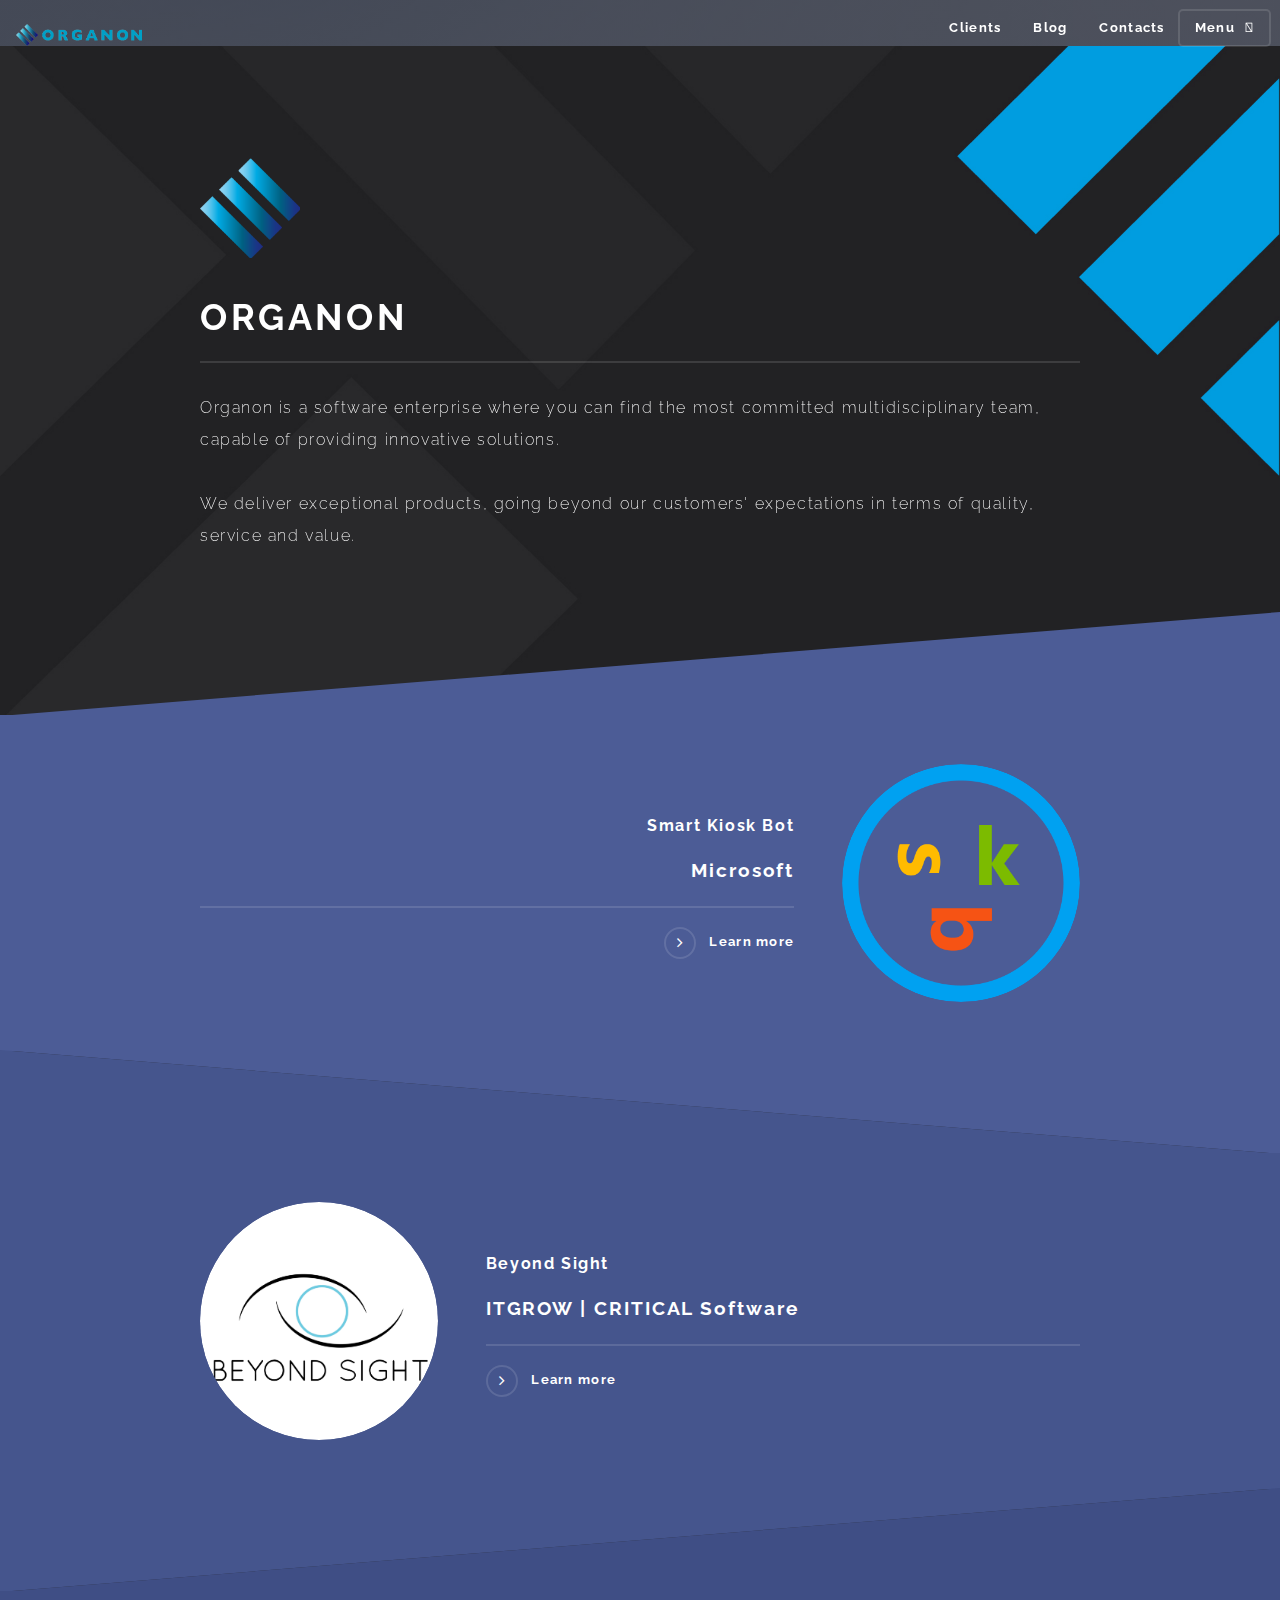
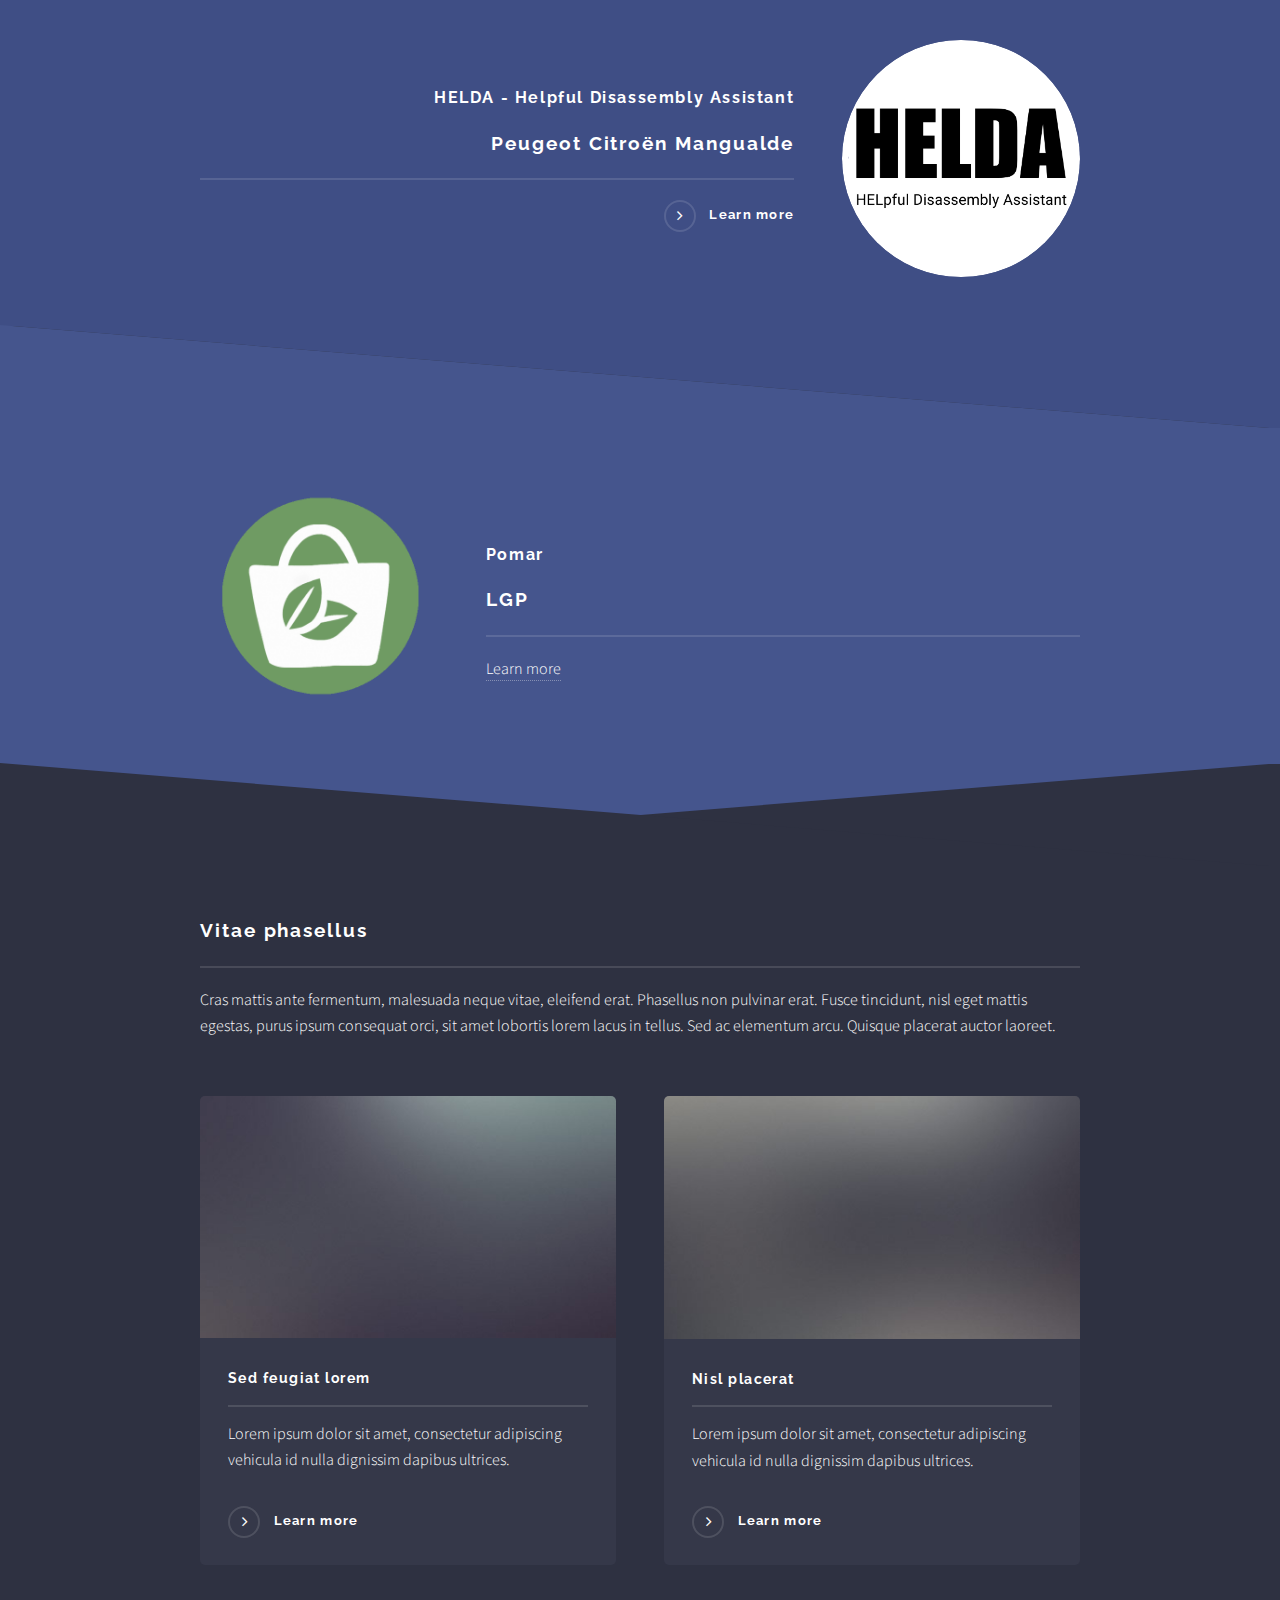
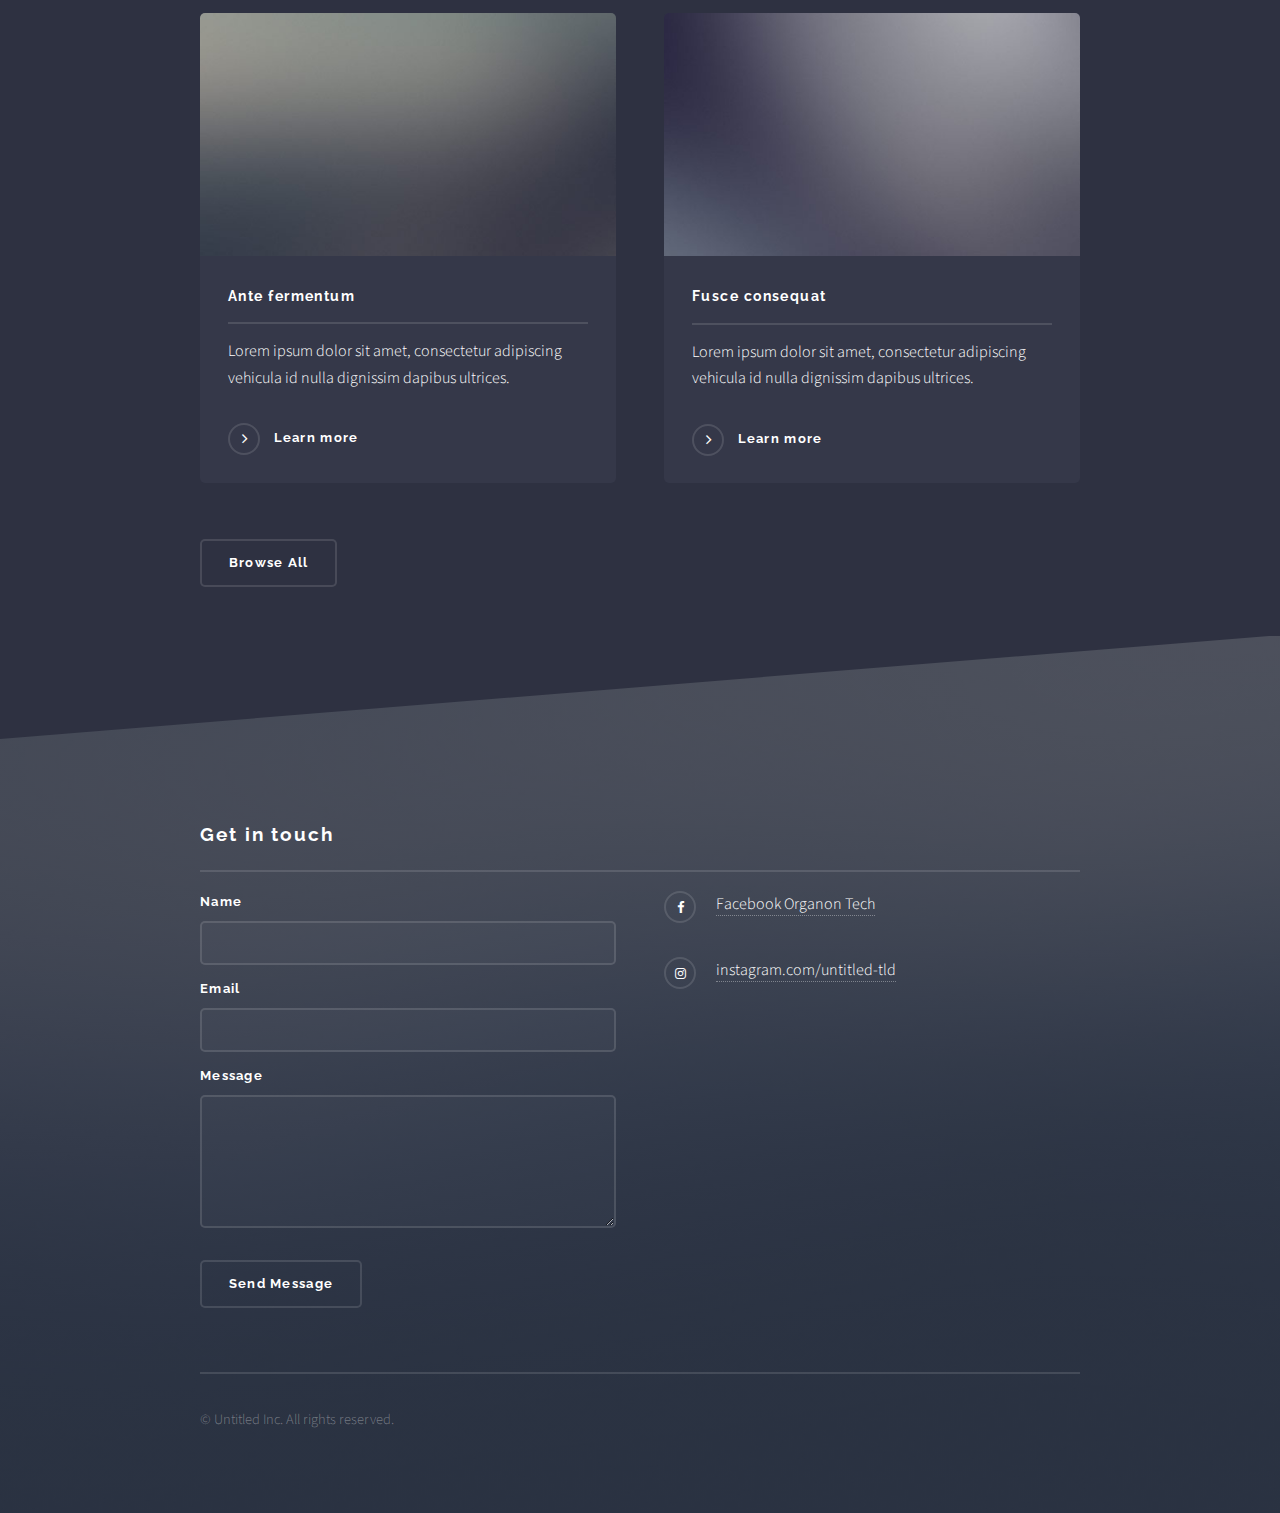
==== index.html @ dacb952e "index-alt" ====
<!DOCTYPE HTML>

<html>
	<head>
		<title>ORGANON</title>
		<meta charset="utf-8" />
		<meta name="viewport" content="width=device-width, initial-scale=1" />
		<link rel="stylesheet" href="assets/css/main.css" />
	</head>
	<body>

		<!-- Page Wrapper -->
			<div id="page-wrapper">
 					<section style="display:flex; padding:1.5rem 0 0 1rem;">
                    <img src="images/logotipo.png" width="10%" height="10%">
                    	
                         </section>       
				<!-- Header -->
					<header id="header" class="alt">
						<h1><a href="index.html">ORGANON</a></h1>
                                
						<nav style="display:flex;">
                        <ul style="list-style:none; display:flex;">
                                     <li><a href="index.html#wrapper">Clients</a></li>
                                        <li><a href="index.html#four">Blog</a></li>
                                        <li><a href="index.html#footer">Contacts</a></li>
                                </ul>
							<a href="#menu">Menu</a>
						</nav>
					</header>

				<!-- Menu -->
					<nav id="menu">
                   
<div class="inner">
       
							<h2>Menu</h2>
							<ul class="links">
								<li><a href="index.html">Home</a></li>
								<li><a href="about.html">About</a></li>

							</ul>
							<a href="#" class="close">Close</a>
						</div>
			  </nav>

				<!-- Banner -->
					<section id="banner" style="background-image:url(images/fundo.jpg); background-size: cover;">
						<div class="inner">
							<div class="logo"><img src="images/simb-logo.png" width="100" height="100"></div>
							<h2>ORGANON</h2>
							<p>
Organon is a software enterprise where you can find the most committed multidisciplinary team, capable of providing innovative solutions.</p>

<p>We deliver exceptional products, going beyond our customers' expectations in terms of quality, service and value.
</a></p>
						</div>
					</section>

				<!-- Wrapper -->
					<section id="wrapper">

						<!-- One -->
							
							<section id="one" class="wrapper spotlight style1">
								<div class="inner">
								  <a href="#" class="image"><img src="images/microsoft.png" alt="" /></a>
								  <div class="content">
								    <h1>Smart Kiosk Bot</h1>
										<h2 class="major">Microsoft</h2>
										<a href="skb.html" class="special">Learn more</a>
										
								  </div>
							  </div>
							</section>

						<!-- Two -->
							<section id="two" class="wrapper alt spotlight style2">
								<div class="inner">
									<a href="#" class="image"><img src="images/beyond_sight.jpg" alt="" /></a>
								  <div class="content">
								    <h1>Beyond Sight</h1>
                                        <h2 class="major">ITGROW | CRITICAL Software</h2>
						<a href="itgrow.html" class="special">Learn more</a>				
			  </div>
							  </div>
							</section>

					  <!-- Three -->
							<section id="three" class="wrapper spotlight style3">
								<div class="inner">
									<a href="#" class="image"><img src="images/helda_square.png" alt="" /></a>
									<div class="content">
										<h1>HELDA - Helpful Disassembly Assistant </h1>
										<h2 class="major">Peugeot Citroën Mangualde</h2>
										<p><a href="helda" class="special">Learn more</a>									    </p>
									</div>
								</div>
							</section>
                            <!-- Two -->
							<section id="two" class="wrapper alt spotlight style2">
								<div class="inner">
									<a href="#" class="image"><img src="images/logo_pomar.png" alt="" /></a>
									<div class="content">
										<h1>Pomar</h1>
										<h2 class="major">LGP</h2>
										
										<a href="#" class="pomar.html">Learn more</a>
								  </div>
								</div>
							</section>

						<!-- Four -->
							<section id="four" class="wrapper alt style1">
								<div class="inner">
									<h2 class="major">Vitae phasellus</h2>
									<p>Cras mattis ante fermentum, malesuada neque vitae, eleifend erat. Phasellus non pulvinar erat. Fusce tincidunt, nisl eget mattis egestas, purus ipsum consequat orci, sit amet lobortis lorem lacus in tellus. Sed ac elementum arcu. Quisque placerat auctor laoreet.</p>
									<section class="features">
										<article>
											<a href="#" class="image"><img src="images/pic04.jpg" alt="" /></a>
											<h3 class="major">Sed feugiat lorem</h3>
											<p>Lorem ipsum dolor sit amet, consectetur adipiscing vehicula id nulla dignissim dapibus ultrices.</p>
											<a href="#" class="special">Learn more</a>
										</article>
										<article>
											<a href="#" class="image"><img src="images/pic05.jpg" alt="" /></a>
											<h3 class="major">Nisl placerat</h3>
											<p>Lorem ipsum dolor sit amet, consectetur adipiscing vehicula id nulla dignissim dapibus ultrices.</p>
											<a href="#" class="special">Learn more</a>
										</article>
										<article>
											<a href="#" class="image"><img src="images/pic06.jpg" alt="" /></a>
											<h3 class="major">Ante fermentum</h3>
											<p>Lorem ipsum dolor sit amet, consectetur adipiscing vehicula id nulla dignissim dapibus ultrices.</p>
											<a href="#" class="special">Learn more</a>
										</article>
										<article>
											<a href="#" class="image"><img src="images/pic07.jpg" alt="" /></a>
											<h3 class="major">Fusce consequat</h3>
											<p>Lorem ipsum dolor sit amet, consectetur adipiscing vehicula id nulla dignissim dapibus ultrices.</p>
											<a href="#" class="special">Learn more</a>
										</article>
									</section>
									<ul class="actions">
										<li><a href="#" class="button">Browse All</a></li>
									</ul>
								</div>
							</section>

					</section>

				<!-- Footer -->
					<section id="footer">
						<div class="inner">
							<h2 class="major">Get in touch</h2>
						  <form method="post" action="#">
								<div class="field">
									<label for="name">Name</label>
									<input type="text" name="name" id="name" />
								</div>
								<div class="field">
									<label for="email">Email</label>
									<input type="email" name="email" id="email" />
								</div>
								<div class="field">
									<label for="message">Message</label>
									<textarea name="message" id="message" rows="4"></textarea>
								</div>
								<ul class="actions">
									<li><input type="submit" value="Send Message" /></li>
								</ul>
							</form>
							<ul class="contact">
							  <li class="fa-facebook"><a href="https://www.facebook.com/Organon.Tech/">Facebook Organon Tech</a></li>
								<li class="fa-instagram"><a href="#">instagram.com/untitled-tld</a></li>
							</ul>
							<ul class="copyright">
							  <li>&copy; Untitled Inc. All rights reserved.</li>
                          </ul>
						</div>
					</section>

			</div>

		<!-- Scripts -->
			<script src="assets/js/skel.min.js"></script>
			<script src="assets/js/jquery.min.js"></script>
			<script src="assets/js/jquery.scrollex.min.js"></script>
			<script src="assets/js/util.js"></script>
			<!--[if lte IE 8]><script src="assets/js/ie/respond.min.js"></script><![endif]-->
			<script src="assets/js/main.js"></script>

	</body>
</html>
---- assets/css/main.css ----
@import url(font-awesome.min.css);
@import url("https://fonts.googleapis.com/css?family=Raleway:200,700|Source+Sans+Pro:300,600,300italic,600italic");

/*
	Solid State by HTML5 UP
	html5up.net | @ajlkn
	Free for personal and commercial use under the CCA 3.0 license (html5up.net/license)
*/

/* Reset */


.topo{
	text-align:center;
	width:60%;
	margin:auto;
	}
	
.lista li{
	  list-style-type: none;
	}
	
.lista span{
	color:#7ACCEF;

	}
	
	html, body, div, span, applet, object, iframe, h1, h2, h3, h4, h5, h6, p, blockquote, pre, a, abbr, acronym, address, big, cite, code, del, dfn, em, img, ins, kbd, q, s, samp, small, strike, strong, sub, sup, tt, var, b, u, i, center, dl, dt, dd, ol, ul, li, fieldset, form, label, legend, table, caption, tbody, tfoot, thead, tr, th, td, article, aside, canvas, details, embed, figure, figcaption, footer, header, hgroup, menu, nav, output, ruby, section, summary, time, mark, audio, video {
		margin: 0;
		padding: 0;
		border: 0;
		font-size: 100%;
		font: inherit;
		vertical-align: baseline;
	}

	article, aside, details, figcaption, figure, footer, header, hgroup, menu, nav, section {
		display: block;
	}

	body {
		line-height: 1;
	}

	ol, ul {
		list-style: none;
	}

	blockquote, q {
		quotes: none;
	}

	blockquote:before, blockquote:after, q:before, q:after {
		content: '';
		content: none;
	}

	table {
		border-collapse: collapse;
		border-spacing: 0;
	}

	body {
		-webkit-text-size-adjust: none;
	}

/* Box Model */

	*, *:before, *:after {
		-moz-box-sizing: border-box;
		-webkit-box-sizing: border-box;
		box-sizing: border-box;
	}

/* Grid */

	.row {
		border-bottom: solid 1px transparent;
		-moz-box-sizing: border-box;
		-webkit-box-sizing: border-box;
		box-sizing: border-box;
	}

	.row > * {
		float: left;
		-moz-box-sizing: border-box;
		-webkit-box-sizing: border-box;
		box-sizing: border-box;
	}

	.row:after, .row:before {
		content: '';
		display: block;
		clear: both;
		height: 0;
	}

	.row.uniform > * > :first-child {
		margin-top: 0;
	}

	.row.uniform > * > :last-child {
		margin-bottom: 0;
	}

	.row.\30 \25 > * {
		padding: 0 0 0 0em;
	}

	.row.\30 \25 {
		margin: 0 0 -1px 0em;
	}

	.row.uniform.\30 \25 > * {
		padding: 0em 0 0 0em;
	}

	.row.uniform.\30 \25 {
		margin: 0em 0 -1px 0em;
	}

	.row > * {
		padding: 0 0 0 1.75em;
	}

	.row {
		margin: 0 0 -1px -1.75em;
	}

	.row.uniform > * {
		padding: 1.75em 0 0 1.75em;
	}

	.row.uniform {
		margin: -1.75em 0 -1px -1.75em;
	}

	.row.\32 00\25 > * {
		padding: 0 0 0 3.5em;
	}

	.row.\32 00\25 {
		margin: 0 0 -1px -3.5em;
	}

	.row.uniform.\32 00\25 > * {
		padding: 3.5em 0 0 3.5em;
	}

	.row.uniform.\32 00\25 {
		margin: -3.5em 0 -1px -3.5em;
	}

	.row.\31 50\25 > * {
		padding: 0 0 0 2.625em;
	}

	.row.\31 50\25 {
		margin: 0 0 -1px -2.625em;
	}

	.row.uniform.\31 50\25 > * {
		padding: 2.625em 0 0 2.625em;
	}

	.row.uniform.\31 50\25 {
		margin: -2.625em 0 -1px -2.625em;
	}

	.row.\35 0\25 > * {
		padding: 0 0 0 0.875em;
	}

	.row.\35 0\25 {
		margin: 0 0 -1px -0.875em;
	}

	.row.uniform.\35 0\25 > * {
		padding: 0.875em 0 0 0.875em;
	}

	.row.uniform.\35 0\25 {
		margin: -0.875em 0 -1px -0.875em;
	}

	.row.\32 5\25 > * {
		padding: 0 0 0 0.4375em;
	}

	.row.\32 5\25 {
		margin: 0 0 -1px -0.4375em;
	}

	.row.uniform.\32 5\25 > * {
		padding: 0.4375em 0 0 0.4375em;
	}

	.row.uniform.\32 5\25 {
		margin: -0.4375em 0 -1px -0.4375em;
	}

	.\31 2u, .\31 2u\24 {
		width: 100%;
		clear: none;
		margin-left: 0;
	}

	.\31 1u, .\31 1u\24 {
		width: 91.6666666667%;
		clear: none;
		margin-left: 0;
	}

	.\31 0u, .\31 0u\24 {
		width: 83.3333333333%;
		clear: none;
		margin-left: 0;
	}

	.\39 u, .\39 u\24 {
		width: 75%;
		clear: none;
		margin-left: 0;
	}

	.\38 u, .\38 u\24 {
		width: 66.6666666667%;
		clear: none;
		margin-left: 0;
	}

	.\37 u, .\37 u\24 {
		width: 58.3333333333%;
		clear: none;
		margin-left: 0;
	}

	.\36 u, .\36 u\24 {
		width: 50%;
		clear: none;
		margin-left: 0;
	}

	.\35 u, .\35 u\24 {
		width: 41.6666666667%;
		clear: none;
		margin-left: 0;
	}

	.\34 u, .\34 u\24 {
		width: 33.3333333333%;
		clear: none;
		margin-left: 0;
	}

	.\33 u, .\33 u\24 {
		width: 25%;
		clear: none;
		margin-left: 0;
	}

	.\32 u, .\32 u\24 {
		width: 16.6666666667%;
		clear: none;
		margin-left: 0;
	}

	.\31 u, .\31 u\24 {
		width: 8.3333333333%;
		clear: none;
		margin-left: 0;
	}

	.\31 2u\24 + *,
	.\31 1u\24 + *,
	.\31 0u\24 + *,
	.\39 u\24 + *,
	.\38 u\24 + *,
	.\37 u\24 + *,
	.\36 u\24 + *,
	.\35 u\24 + *,
	.\34 u\24 + *,
	.\33 u\24 + *,
	.\32 u\24 + *,
	.\31 u\24 + * {
		clear: left;
	}

	.\-11u {
		margin-left: 91.66667%;
	}

	.\-10u {
		margin-left: 83.33333%;
	}

	.\-9u {
		margin-left: 75%;
	}

	.\-8u {
		margin-left: 66.66667%;
	}

	.\-7u {
		margin-left: 58.33333%;
	}

	.\-6u {
		margin-left: 50%;
	}

	.\-5u {
		margin-left: 41.66667%;
	}

	.\-4u {
		margin-left: 33.33333%;
	}

	.\-3u {
		margin-left: 25%;
	}

	.\-2u {
		margin-left: 16.66667%;
	}

	.\-1u {
		margin-left: 8.33333%;
	}

	@media screen and (max-width: 1680px) {

		.row > * {
			padding: 0 0 0 1.75em;
		}

		.row {
			margin: 0 0 -1px -1.75em;
		}

		.row.uniform > * {
			padding: 1.75em 0 0 1.75em;
		}

		.row.uniform {
			margin: -1.75em 0 -1px -1.75em;
		}

		.row.\32 00\25 > * {
			padding: 0 0 0 3.5em;
		}

		.row.\32 00\25 {
			margin: 0 0 -1px -3.5em;
		}

		.row.uniform.\32 00\25 > * {
			padding: 3.5em 0 0 3.5em;
		}

		.row.uniform.\32 00\25 {
			margin: -3.5em 0 -1px -3.5em;
		}

		.row.\31 50\25 > * {
			padding: 0 0 0 2.625em;
		}

		.row.\31 50\25 {
			margin: 0 0 -1px -2.625em;
		}

		.row.uniform.\31 50\25 > * {
			padding: 2.625em 0 0 2.625em;
		}

		.row.uniform.\31 50\25 {
			margin: -2.625em 0 -1px -2.625em;
		}

		.row.\35 0\25 > * {
			padding: 0 0 0 0.875em;
		}

		.row.\35 0\25 {
			margin: 0 0 -1px -0.875em;
		}

		.row.uniform.\35 0\25 > * {
			padding: 0.875em 0 0 0.875em;
		}

		.row.uniform.\35 0\25 {
			margin: -0.875em 0 -1px -0.875em;
		}

		.row.\32 5\25 > * {
			padding: 0 0 0 0.4375em;
		}

		.row.\32 5\25 {
			margin: 0 0 -1px -0.4375em;
		}

		.row.uniform.\32 5\25 > * {
			padding: 0.4375em 0 0 0.4375em;
		}

		.row.uniform.\32 5\25 {
			margin: -0.4375em 0 -1px -0.4375em;
		}

		.\31 2u\28xlarge\29, .\31 2u\24\28xlarge\29 {
			width: 100%;
			clear: none;
			margin-left: 0;
		}

		.\31 1u\28xlarge\29, .\31 1u\24\28xlarge\29 {
			width: 91.6666666667%;
			clear: none;
			margin-left: 0;
		}

		.\31 0u\28xlarge\29, .\31 0u\24\28xlarge\29 {
			width: 83.3333333333%;
			clear: none;
			margin-left: 0;
		}

		.\39 u\28xlarge\29, .\39 u\24\28xlarge\29 {
			width: 75%;
			clear: none;
			margin-left: 0;
		}

		.\38 u\28xlarge\29, .\38 u\24\28xlarge\29 {
			width: 66.6666666667%;
			clear: none;
			margin-left: 0;
		}

		.\37 u\28xlarge\29, .\37 u\24\28xlarge\29 {
			width: 58.3333333333%;
			clear: none;
			margin-left: 0;
		}

		.\36 u\28xlarge\29, .\36 u\24\28xlarge\29 {
			width: 50%;
			clear: none;
			margin-left: 0;
		}

		.\35 u\28xlarge\29, .\35 u\24\28xlarge\29 {
			width: 41.6666666667%;
			clear: none;
			margin-left: 0;
		}

		.\34 u\28xlarge\29, .\34 u\24\28xlarge\29 {
			width: 33.3333333333%;
			clear: none;
			margin-left: 0;
		}

		.\33 u\28xlarge\29, .\33 u\24\28xlarge\29 {
			width: 25%;
			clear: none;
			margin-left: 0;
		}

		.\32 u\28xlarge\29, .\32 u\24\28xlarge\29 {
			width: 16.6666666667%;
			clear: none;
			margin-left: 0;
		}

		.\31 u\28xlarge\29, .\31 u\24\28xlarge\29 {
			width: 8.3333333333%;
			clear: none;
			margin-left: 0;
		}

		.\31 2u\24\28xlarge\29 + *,
		.\31 1u\24\28xlarge\29 + *,
		.\31 0u\24\28xlarge\29 + *,
		.\39 u\24\28xlarge\29 + *,
		.\38 u\24\28xlarge\29 + *,
		.\37 u\24\28xlarge\29 + *,
		.\36 u\24\28xlarge\29 + *,
		.\35 u\24\28xlarge\29 + *,
		.\34 u\24\28xlarge\29 + *,
		.\33 u\24\28xlarge\29 + *,
		.\32 u\24\28xlarge\29 + *,
		.\31 u\24\28xlarge\29 + * {
			clear: left;
		}

		.\-11u\28xlarge\29 {
			margin-left: 91.66667%;
		}

		.\-10u\28xlarge\29 {
			margin-left: 83.33333%;
		}

		.\-9u\28xlarge\29 {
			margin-left: 75%;
		}

		.\-8u\28xlarge\29 {
			margin-left: 66.66667%;
		}

		.\-7u\28xlarge\29 {
			margin-left: 58.33333%;
		}

		.\-6u\28xlarge\29 {
			margin-left: 50%;
		}

		.\-5u\28xlarge\29 {
			margin-left: 41.66667%;
		}

		.\-4u\28xlarge\29 {
			margin-left: 33.33333%;
		}

		.\-3u\28xlarge\29 {
			margin-left: 25%;
		}

		.\-2u\28xlarge\29 {
			margin-left: 16.66667%;
		}

		.\-1u\28xlarge\29 {
			margin-left: 8.33333%;
		}

	}

	@media screen and (max-width: 1280px) {

		.row > * {
			padding: 0 0 0 1.75em;
		}

		.row {
			margin: 0 0 -1px -1.75em;
		}

		.row.uniform > * {
			padding: 1.75em 0 0 1.75em;
		}

		.row.uniform {
			margin: -1.75em 0 -1px -1.75em;
		}

		.row.\32 00\25 > * {
			padding: 0 0 0 3.5em;
		}

		.row.\32 00\25 {
			margin: 0 0 -1px -3.5em;
		}

		.row.uniform.\32 00\25 > * {
			padding: 3.5em 0 0 3.5em;
		}

		.row.uniform.\32 00\25 {
			margin: -3.5em 0 -1px -3.5em;
		}

		.row.\31 50\25 > * {
			padding: 0 0 0 2.625em;
		}

		.row.\31 50\25 {
			margin: 0 0 -1px -2.625em;
		}

		.row.uniform.\31 50\25 > * {
			padding: 2.625em 0 0 2.625em;
		}

		.row.uniform.\31 50\25 {
			margin: -2.625em 0 -1px -2.625em;
		}

		.row.\35 0\25 > * {
			padding: 0 0 0 0.875em;
		}

		.row.\35 0\25 {
			margin: 0 0 -1px -0.875em;
		}

		.row.uniform.\35 0\25 > * {
			padding: 0.875em 0 0 0.875em;
		}

		.row.uniform.\35 0\25 {
			margin: -0.875em 0 -1px -0.875em;
		}

		.row.\32 5\25 > * {
			padding: 0 0 0 0.4375em;
		}

		.row.\32 5\25 {
			margin: 0 0 -1px -0.4375em;
		}

		.row.uniform.\32 5\25 > * {
			padding: 0.4375em 0 0 0.4375em;
		}

		.row.uniform.\32 5\25 {
			margin: -0.4375em 0 -1px -0.4375em;
		}

		.\31 2u\28large\29, .\31 2u\24\28large\29 {
			width: 100%;
			clear: none;
			margin-left: 0;
		}

		.\31 1u\28large\29, .\31 1u\24\28large\29 {
			width: 91.6666666667%;
			clear: none;
			margin-left: 0;
		}

		.\31 0u\28large\29, .\31 0u\24\28large\29 {
			width: 83.3333333333%;
			clear: none;
			margin-left: 0;
		}

		.\39 u\28large\29, .\39 u\24\28large\29 {
			width: 75%;
			clear: none;
			margin-left: 0;
		}

		.\38 u\28large\29, .\38 u\24\28large\29 {
			width: 66.6666666667%;
			clear: none;
			margin-left: 0;
		}

		.\37 u\28large\29, .\37 u\24\28large\29 {
			width: 58.3333333333%;
			clear: none;
			margin-left: 0;
		}

		.\36 u\28large\29, .\36 u\24\28large\29 {
			width: 50%;
			clear: none;
			margin-left: 0;
		}

		.\35 u\28large\29, .\35 u\24\28large\29 {
			width: 41.6666666667%;
			clear: none;
			margin-left: 0;
		}

		.\34 u\28large\29, .\34 u\24\28large\29 {
			width: 33.3333333333%;
			clear: none;
			margin-left: 0;
		}

		.\33 u\28large\29, .\33 u\24\28large\29 {
			width: 25%;
			clear: none;
			margin-left: 0;
		}

		.\32 u\28large\29, .\32 u\24\28large\29 {
			width: 16.6666666667%;
			clear: none;
			margin-left: 0;
		}

		.\31 u\28large\29, .\31 u\24\28large\29 {
			width: 8.3333333333%;
			clear: none;
			margin-left: 0;
		}

		.\31 2u\24\28large\29 + *,
		.\31 1u\24\28large\29 + *,
		.\31 0u\24\28large\29 + *,
		.\39 u\24\28large\29 + *,
		.\38 u\24\28large\29 + *,
		.\37 u\24\28large\29 + *,
		.\36 u\24\28large\29 + *,
		.\35 u\24\28large\29 + *,
		.\34 u\24\28large\29 + *,
		.\33 u\24\28large\29 + *,
		.\32 u\24\28large\29 + *,
		.\31 u\24\28large\29 + * {
			clear: left;
		}

		.\-11u\28large\29 {
			margin-left: 91.66667%;
		}

		.\-10u\28large\29 {
			margin-left: 83.33333%;
		}

		.\-9u\28large\29 {
			margin-left: 75%;
		}

		.\-8u\28large\29 {
			margin-left: 66.66667%;
		}

		.\-7u\28large\29 {
			margin-left: 58.33333%;
		}

		.\-6u\28large\29 {
			margin-left: 50%;
		}

		.\-5u\28large\29 {
			margin-left: 41.66667%;
		}

		.\-4u\28large\29 {
			margin-left: 33.33333%;
		}

		.\-3u\28large\29 {
			margin-left: 25%;
		}

		.\-2u\28large\29 {
			margin-left: 16.66667%;
		}

		.\-1u\28large\29 {
			margin-left: 8.33333%;
		}

	}

	@media screen and (max-width: 980px) {

		.row > * {
			padding: 0 0 0 1.75em;
		}

		.row {
			margin: 0 0 -1px -1.75em;
		}

		.row.uniform > * {
			padding: 1.75em 0 0 1.75em;
		}

		.row.uniform {
			margin: -1.75em 0 -1px -1.75em;
		}

		.row.\32 00\25 > * {
			padding: 0 0 0 3.5em;
		}

		.row.\32 00\25 {
			margin: 0 0 -1px -3.5em;
		}

		.row.uniform.\32 00\25 > * {
			padding: 3.5em 0 0 3.5em;
		}

		.row.uniform.\32 00\25 {
			margin: -3.5em 0 -1px -3.5em;
		}

		.row.\31 50\25 > * {
			padding: 0 0 0 2.625em;
		}

		.row.\31 50\25 {
			margin: 0 0 -1px -2.625em;
		}

		.row.uniform.\31 50\25 > * {
			padding: 2.625em 0 0 2.625em;
		}

		.row.uniform.\31 50\25 {
			margin: -2.625em 0 -1px -2.625em;
		}

		.row.\35 0\25 > * {
			padding: 0 0 0 0.875em;
		}

		.row.\35 0\25 {
			margin: 0 0 -1px -0.875em;
		}

		.row.uniform.\35 0\25 > * {
			padding: 0.875em 0 0 0.875em;
		}

		.row.uniform.\35 0\25 {
			margin: -0.875em 0 -1px -0.875em;
		}

		.row.\32 5\25 > * {
			padding: 0 0 0 0.4375em;
		}

		.row.\32 5\25 {
			margin: 0 0 -1px -0.4375em;
		}

		.row.uniform.\32 5\25 > * {
			padding: 0.4375em 0 0 0.4375em;
		}

		.row.uniform.\32 5\25 {
			margin: -0.4375em 0 -1px -0.4375em;
		}

		.\31 2u\28medium\29, .\31 2u\24\28medium\29 {
			width: 100%;
			clear: none;
			margin-left: 0;
		}

		.\31 1u\28medium\29, .\31 1u\24\28medium\29 {
			width: 91.6666666667%;
			clear: none;
			margin-left: 0;
		}

		.\31 0u\28medium\29, .\31 0u\24\28medium\29 {
			width: 83.3333333333%;
			clear: none;
			margin-left: 0;
		}

		.\39 u\28medium\29, .\39 u\24\28medium\29 {
			width: 75%;
			clear: none;
			margin-left: 0;
		}

		.\38 u\28medium\29, .\38 u\24\28medium\29 {
			width: 66.6666666667%;
			clear: none;
			margin-left: 0;
		}

		.\37 u\28medium\29, .\37 u\24\28medium\29 {
			width: 58.3333333333%;
			clear: none;
			margin-left: 0;
		}

		.\36 u\28medium\29, .\36 u\24\28medium\29 {
			width: 50%;
			clear: none;
			margin-left: 0;
		}

		.\35 u\28medium\29, .\35 u\24\28medium\29 {
			width: 41.6666666667%;
			clear: none;
			margin-left: 0;
		}

		.\34 u\28medium\29, .\34 u\24\28medium\29 {
			width: 33.3333333333%;
			clear: none;
			margin-left: 0;
		}

		.\33 u\28medium\29, .\33 u\24\28medium\29 {
			width: 25%;
			clear: none;
			margin-left: 0;
		}

		.\32 u\28medium\29, .\32 u\24\28medium\29 {
			width: 16.6666666667%;
			clear: none;
			margin-left: 0;
		}

		.\31 u\28medium\29, .\31 u\24\28medium\29 {
			width: 8.3333333333%;
			clear: none;
			margin-left: 0;
		}

		.\31 2u\24\28medium\29 + *,
		.\31 1u\24\28medium\29 + *,
		.\31 0u\24\28medium\29 + *,
		.\39 u\24\28medium\29 + *,
		.\38 u\24\28medium\29 + *,
		.\37 u\24\28medium\29 + *,
		.\36 u\24\28medium\29 + *,
		.\35 u\24\28medium\29 + *,
		.\34 u\24\28medium\29 + *,
		.\33 u\24\28medium\29 + *,
		.\32 u\24\28medium\29 + *,
		.\31 u\24\28medium\29 + * {
			clear: left;
		}

		.\-11u\28medium\29 {
			margin-left: 91.66667%;
		}

		.\-10u\28medium\29 {
			margin-left: 83.33333%;
		}

		.\-9u\28medium\29 {
			margin-left: 75%;
		}

		.\-8u\28medium\29 {
			margin-left: 66.66667%;
		}

		.\-7u\28medium\29 {
			margin-left: 58.33333%;
		}

		.\-6u\28medium\29 {
			margin-left: 50%;
		}

		.\-5u\28medium\29 {
			margin-left: 41.66667%;
		}

		.\-4u\28medium\29 {
			margin-left: 33.33333%;
		}

		.\-3u\28medium\29 {
			margin-left: 25%;
		}

		.\-2u\28medium\29 {
			margin-left: 16.66667%;
		}

		.\-1u\28medium\29 {
			margin-left: 8.33333%;
		}

	}

	@media screen and (max-width: 736px) {

		.row > * {
			padding: 0 0 0 1.25em;
		}

		.row {
			margin: 0 0 -1px -1.25em;
		}

		.row.uniform > * {
			padding: 1.25em 0 0 1.25em;
		}

		.row.uniform {
			margin: -1.25em 0 -1px -1.25em;
		}

		.row.\32 00\25 > * {
			padding: 0 0 0 2.5em;
		}

		.row.\32 00\25 {
			margin: 0 0 -1px -2.5em;
		}

		.row.uniform.\32 00\25 > * {
			padding: 2.5em 0 0 2.5em;
		}

		.row.uniform.\32 00\25 {
			margin: -2.5em 0 -1px -2.5em;
		}

		.row.\31 50\25 > * {
			padding: 0 0 0 1.875em;
		}

		.row.\31 50\25 {
			margin: 0 0 -1px -1.875em;
		}

		.row.uniform.\31 50\25 > * {
			padding: 1.875em 0 0 1.875em;
		}

		.row.uniform.\31 50\25 {
			margin: -1.875em 0 -1px -1.875em;
		}

		.row.\35 0\25 > * {
			padding: 0 0 0 0.625em;
		}

		.row.\35 0\25 {
			margin: 0 0 -1px -0.625em;
		}

		.row.uniform.\35 0\25 > * {
			padding: 0.625em 0 0 0.625em;
		}

		.row.uniform.\35 0\25 {
			margin: -0.625em 0 -1px -0.625em;
		}

		.row.\32 5\25 > * {
			padding: 0 0 0 0.3125em;
		}

		.row.\32 5\25 {
			margin: 0 0 -1px -0.3125em;
		}

		.row.uniform.\32 5\25 > * {
			padding: 0.3125em 0 0 0.3125em;
		}

		.row.uniform.\32 5\25 {
			margin: -0.3125em 0 -1px -0.3125em;
		}

		.\31 2u\28small\29, .\31 2u\24\28small\29 {
			width: 100%;
			clear: none;
			margin-left: 0;
		}

		.\31 1u\28small\29, .\31 1u\24\28small\29 {
			width: 91.6666666667%;
			clear: none;
			margin-left: 0;
		}

		.\31 0u\28small\29, .\31 0u\24\28small\29 {
			width: 83.3333333333%;
			clear: none;
			margin-left: 0;
		}

		.\39 u\28small\29, .\39 u\24\28small\29 {
			width: 75%;
			clear: none;
			margin-left: 0;
		}

		.\38 u\28small\29, .\38 u\24\28small\29 {
			width: 66.6666666667%;
			clear: none;
			margin-left: 0;
		}

		.\37 u\28small\29, .\37 u\24\28small\29 {
			width: 58.3333333333%;
			clear: none;
			margin-left: 0;
		}

		.\36 u\28small\29, .\36 u\24\28small\29 {
			width: 50%;
			clear: none;
			margin-left: 0;
		}

		.\35 u\28small\29, .\35 u\24\28small\29 {
			width: 41.6666666667%;
			clear: none;
			margin-left: 0;
		}

		.\34 u\28small\29, .\34 u\24\28small\29 {
			width: 33.3333333333%;
			clear: none;
			margin-left: 0;
		}

		.\33 u\28small\29, .\33 u\24\28small\29 {
			width: 25%;
			clear: none;
			margin-left: 0;
		}

		.\32 u\28small\29, .\32 u\24\28small\29 {
			width: 16.6666666667%;
			clear: none;
			margin-left: 0;
		}

		.\31 u\28small\29, .\31 u\24\28small\29 {
			width: 8.3333333333%;
			clear: none;
			margin-left: 0;
		}

		.\31 2u\24\28small\29 + *,
		.\31 1u\24\28small\29 + *,
		.\31 0u\24\28small\29 + *,
		.\39 u\24\28small\29 + *,
		.\38 u\24\28small\29 + *,
		.\37 u\24\28small\29 + *,
		.\36 u\24\28small\29 + *,
		.\35 u\24\28small\29 + *,
		.\34 u\24\28small\29 + *,
		.\33 u\24\28small\29 + *,
		.\32 u\24\28small\29 + *,
		.\31 u\24\28small\29 + * {
			clear: left;
		}

		.\-11u\28small\29 {
			margin-left: 91.66667%;
		}

		.\-10u\28small\29 {
			margin-left: 83.33333%;
		}

		.\-9u\28small\29 {
			margin-left: 75%;
		}

		.\-8u\28small\29 {
			margin-left: 66.66667%;
		}

		.\-7u\28small\29 {
			margin-left: 58.33333%;
		}

		.\-6u\28small\29 {
			margin-left: 50%;
		}

		.\-5u\28small\29 {
			margin-left: 41.66667%;
		}

		.\-4u\28small\29 {
			margin-left: 33.33333%;
		}

		.\-3u\28small\29 {
			margin-left: 25%;
		}

		.\-2u\28small\29 {
			margin-left: 16.66667%;
		}

		.\-1u\28small\29 {
			margin-left: 8.33333%;
		}

	}

	@media screen and (max-width: 640px) {

		.row > * {
			padding: 0 0 0 1.25em;
		}

		.row {
			margin: 0 0 -1px -1.25em;
		}

		.row.uniform > * {
			padding: 1.25em 0 0 1.25em;
		}

		.row.uniform {
			margin: -1.25em 0 -1px -1.25em;
		}

		.row.\32 00\25 > * {
			padding: 0 0 0 2.5em;
		}

		.row.\32 00\25 {
			margin: 0 0 -1px -2.5em;
		}

		.row.uniform.\32 00\25 > * {
			padding: 2.5em 0 0 2.5em;
		}

		.row.uniform.\32 00\25 {
			margin: -2.5em 0 -1px -2.5em;
		}

		.row.\31 50\25 > * {
			padding: 0 0 0 1.875em;
		}

		.row.\31 50\25 {
			margin: 0 0 -1px -1.875em;
		}

		.row.uniform.\31 50\25 > * {
			padding: 1.875em 0 0 1.875em;
		}

		.row.uniform.\31 50\25 {
			margin: -1.875em 0 -1px -1.875em;
		}

		.row.\35 0\25 > * {
			padding: 0 0 0 0.625em;
		}

		.row.\35 0\25 {
			margin: 0 0 -1px -0.625em;
		}

		.row.uniform.\35 0\25 > * {
			padding: 0.625em 0 0 0.625em;
		}

		.row.uniform.\35 0\25 {
			margin: -0.625em 0 -1px -0.625em;
		}

		.row.\32 5\25 > * {
			padding: 0 0 0 0.3125em;
		}

		.row.\32 5\25 {
			margin: 0 0 -1px -0.3125em;
		}

		.row.uniform.\32 5\25 > * {
			padding: 0.3125em 0 0 0.3125em;
		}

		.row.uniform.\32 5\25 {
			margin: -0.3125em 0 -1px -0.3125em;
		}

		.\31 2u\28xsmall\29, .\31 2u\24\28xsmall\29 {
			width: 100%;
			clear: none;
			margin-left: 0;
		}

		.\31 1u\28xsmall\29, .\31 1u\24\28xsmall\29 {
			width: 91.6666666667%;
			clear: none;
			margin-left: 0;
		}

		.\31 0u\28xsmall\29, .\31 0u\24\28xsmall\29 {
			width: 83.3333333333%;
			clear: none;
			margin-left: 0;
		}

		.\39 u\28xsmall\29, .\39 u\24\28xsmall\29 {
			width: 75%;
			clear: none;
			margin-left: 0;
		}

		.\38 u\28xsmall\29, .\38 u\24\28xsmall\29 {
			width: 66.6666666667%;
			clear: none;
			margin-left: 0;
		}

		.\37 u\28xsmall\29, .\37 u\24\28xsmall\29 {
			width: 58.3333333333%;
			clear: none;
			margin-left: 0;
		}

		.\36 u\28xsmall\29, .\36 u\24\28xsmall\29 {
			width: 50%;
			clear: none;
			margin-left: 0;
		}

		.\35 u\28xsmall\29, .\35 u\24\28xsmall\29 {
			width: 41.6666666667%;
			clear: none;
			margin-left: 0;
		}

		.\34 u\28xsmall\29, .\34 u\24\28xsmall\29 {
			width: 33.3333333333%;
			clear: none;
			margin-left: 0;
		}

		.\33 u\28xsmall\29, .\33 u\24\28xsmall\29 {
			width: 25%;
			clear: none;
			margin-left: 0;
		}

		.\32 u\28xsmall\29, .\32 u\24\28xsmall\29 {
			width: 16.6666666667%;
			clear: none;
			margin-left: 0;
		}

		.\31 u\28xsmall\29, .\31 u\24\28xsmall\29 {
			width: 8.3333333333%;
			clear: none;
			margin-left: 0;
		}

		.\31 2u\24\28xsmall\29 + *,
		.\31 1u\24\28xsmall\29 + *,
		.\31 0u\24\28xsmall\29 + *,
		.\39 u\24\28xsmall\29 + *,
		.\38 u\24\28xsmall\29 + *,
		.\37 u\24\28xsmall\29 + *,
		.\36 u\24\28xsmall\29 + *,
		.\35 u\24\28xsmall\29 + *,
		.\34 u\24\28xsmall\29 + *,
		.\33 u\24\28xsmall\29 + *,
		.\32 u\24\28xsmall\29 + *,
		.\31 u\24\28xsmall\29 + * {
			clear: left;
		}

		.\-11u\28xsmall\29 {
			margin-left: 91.66667%;
		}

		.\-10u\28xsmall\29 {
			margin-left: 83.33333%;
		}

		.\-9u\28xsmall\29 {
			margin-left: 75%;
		}

		.\-8u\28xsmall\29 {
			margin-left: 66.66667%;
		}

		.\-7u\28xsmall\29 {
			margin-left: 58.33333%;
		}

		.\-6u\28xsmall\29 {
			margin-left: 50%;
		}

		.\-5u\28xsmall\29 {
			margin-left: 41.66667%;
		}

		.\-4u\28xsmall\29 {
			margin-left: 33.33333%;
		}

		.\-3u\28xsmall\29 {
			margin-left: 25%;
		}

		.\-2u\28xsmall\29 {
			margin-left: 16.66667%;
		}

		.\-1u\28xsmall\29 {
			margin-left: 8.33333%;
		}

	}

	@media screen and (max-width: 360px) {

		.row > * {
			padding: 0 0 0 1.25em;
		}

		.row {
			margin: 0 0 -1px -1.25em;
		}

		.row.uniform > * {
			padding: 1.25em 0 0 1.25em;
		}

		.row.uniform {
			margin: -1.25em 0 -1px -1.25em;
		}

		.row.\32 00\25 > * {
			padding: 0 0 0 2.5em;
		}

		.row.\32 00\25 {
			margin: 0 0 -1px -2.5em;
		}

		.row.uniform.\32 00\25 > * {
			padding: 2.5em 0 0 2.5em;
		}

		.row.uniform.\32 00\25 {
			margin: -2.5em 0 -1px -2.5em;
		}

		.row.\31 50\25 > * {
			padding: 0 0 0 1.875em;
		}

		.row.\31 50\25 {
			margin: 0 0 -1px -1.875em;
		}

		.row.uniform.\31 50\25 > * {
			padding: 1.875em 0 0 1.875em;
		}

		.row.uniform.\31 50\25 {
			margin: -1.875em 0 -1px -1.875em;
		}

		.row.\35 0\25 > * {
			padding: 0 0 0 0.625em;
		}

		.row.\35 0\25 {
			margin: 0 0 -1px -0.625em;
		}

		.row.uniform.\35 0\25 > * {
			padding: 0.625em 0 0 0.625em;
		}

		.row.uniform.\35 0\25 {
			margin: -0.625em 0 -1px -0.625em;
		}

		.row.\32 5\25 > * {
			padding: 0 0 0 0.3125em;
		}

		.row.\32 5\25 {
			margin: 0 0 -1px -0.3125em;
		}

		.row.uniform.\32 5\25 > * {
			padding: 0.3125em 0 0 0.3125em;
		}

		.row.uniform.\32 5\25 {
			margin: -0.3125em 0 -1px -0.3125em;
		}

		.\31 2u\28xxsmall\29, .\31 2u\24\28xxsmall\29 {
			width: 100%;
			clear: none;
			margin-left: 0;
		}

		.\31 1u\28xxsmall\29, .\31 1u\24\28xxsmall\29 {
			width: 91.6666666667%;
			clear: none;
			margin-left: 0;
		}

		.\31 0u\28xxsmall\29, .\31 0u\24\28xxsmall\29 {
			width: 83.3333333333%;
			clear: none;
			margin-left: 0;
		}

		.\39 u\28xxsmall\29, .\39 u\24\28xxsmall\29 {
			width: 75%;
			clear: none;
			margin-left: 0;
		}

		.\38 u\28xxsmall\29, .\38 u\24\28xxsmall\29 {
			width: 66.6666666667%;
			clear: none;
			margin-left: 0;
		}

		.\37 u\28xxsmall\29, .\37 u\24\28xxsmall\29 {
			width: 58.3333333333%;
			clear: none;
			margin-left: 0;
		}

		.\36 u\28xxsmall\29, .\36 u\24\28xxsmall\29 {
			width: 50%;
			clear: none;
			margin-left: 0;
		}

		.\35 u\28xxsmall\29, .\35 u\24\28xxsmall\29 {
			width: 41.6666666667%;
			clear: none;
			margin-left: 0;
		}

		.\34 u\28xxsmall\29, .\34 u\24\28xxsmall\29 {
			width: 33.3333333333%;
			clear: none;
			margin-left: 0;
		}

		.\33 u\28xxsmall\29, .\33 u\24\28xxsmall\29 {
			width: 25%;
			clear: none;
			margin-left: 0;
		}

		.\32 u\28xxsmall\29, .\32 u\24\28xxsmall\29 {
			width: 16.6666666667%;
			clear: none;
			margin-left: 0;
		}

		.\31 u\28xxsmall\29, .\31 u\24\28xxsmall\29 {
			width: 8.3333333333%;
			clear: none;
			margin-left: 0;
		}

		.\31 2u\24\28xxsmall\29 + *,
		.\31 1u\24\28xxsmall\29 + *,
		.\31 0u\24\28xxsmall\29 + *,
		.\39 u\24\28xxsmall\29 + *,
		.\38 u\24\28xxsmall\29 + *,
		.\37 u\24\28xxsmall\29 + *,
		.\36 u\24\28xxsmall\29 + *,
		.\35 u\24\28xxsmall\29 + *,
		.\34 u\24\28xxsmall\29 + *,
		.\33 u\24\28xxsmall\29 + *,
		.\32 u\24\28xxsmall\29 + *,
		.\31 u\24\28xxsmall\29 + * {
			clear: left;
		}

		.\-11u\28xxsmall\29 {
			margin-left: 91.66667%;
		}

		.\-10u\28xxsmall\29 {
			margin-left: 83.33333%;
		}

		.\-9u\28xxsmall\29 {
			margin-left: 75%;
		}

		.\-8u\28xxsmall\29 {
			margin-left: 66.66667%;
		}

		.\-7u\28xxsmall\29 {
			margin-left: 58.33333%;
		}

		.\-6u\28xxsmall\29 {
			margin-left: 50%;
		}

		.\-5u\28xxsmall\29 {
			margin-left: 41.66667%;
		}

		.\-4u\28xxsmall\29 {
			margin-left: 33.33333%;
		}

		.\-3u\28xxsmall\29 {
			margin-left: 25%;
		}

		.\-2u\28xxsmall\29 {
			margin-left: 16.66667%;
		}

		.\-1u\28xxsmall\29 {
			margin-left: 8.33333%;
		}

	}

/* Basic */

	@-ms-viewport {
		width: device-width;
	}

	body {
		-ms-overflow-style: scrollbar;
	}

	@media screen and (max-width: 640px) {

		html, body {
			min-width: 320px;
		}

	}

	body {
		background-color: #2e3141;
		background-image: linear-gradient(to top, rgba(46, 49, 65, 0.8), rgba(46, 49, 65, 0.8)), url("../../images/bg.jpg");
		background-size: auto, cover;
		background-attachment: fixed, fixed;
		background-position: center, center;
	}

		body.is-loading *, body.is-loading *:before, body.is-loading *:after {
			-moz-animation: none !important;
			-webkit-animation: none !important;
			-ms-animation: none !important;
			animation: none !important;
			-moz-transition: none !important;
			-webkit-transition: none !important;
			-ms-transition: none !important;
			transition: none !important;
		}

/* Type */

	body, input, select, textarea {
		color: #ffffff;
		font-family: "Source Sans Pro", Helvetica, sans-serif;
		font-size: 16.5pt;
		font-weight: 300;
		line-height: 1.65;
	}

		@media screen and (max-width: 1680px) {

			body, input, select, textarea {
				font-size: 13pt;
			}

		}

		@media screen and (max-width: 1280px) {

			body, input, select, textarea {
				font-size: 12pt;
			}

		}

		@media screen and (max-width: 980px) {

			body, input, select, textarea {
				font-size: 12pt;
			}

		}

		@media screen and (max-width: 736px) {

			body, input, select, textarea {
				font-size: 12pt;
			}

		}

		@media screen and (max-width: 640px) {

			body, input, select, textarea {
				font-size: 12pt;
			}

		}

	a {
		-moz-transition: color 0.2s ease-in-out, border-bottom-color 0.2s ease-in-out;
		-webkit-transition: color 0.2s ease-in-out, border-bottom-color 0.2s ease-in-out;
		-ms-transition: color 0.2s ease-in-out, border-bottom-color 0.2s ease-in-out;
		transition: color 0.2s ease-in-out, border-bottom-color 0.2s ease-in-out;
		border-bottom: dotted 1px rgba(255, 255, 255, 0.35);
		color: #ffffff;
		text-decoration: none;
	}

		a:hover {
			border-bottom-color: transparent;
			color: #ffffff !important;
		}

		a.special:not(.button) {
			text-decoration: none;
			border-bottom: 0;
			display: block;
			font-family: Raleway, Helvetica, sans-serif;
			font-size: 0.8em;
			font-weight: 700;
			letter-spacing: 0.1em;
			margin: 0 0 2em 0;
			
		}

			a.special:not(.button):before {
				-moz-osx-font-smoothing: grayscale;
				-webkit-font-smoothing: antialiased;
				font-family: FontAwesome;
				font-style: normal;
				font-weight: normal;
				text-transform: none !important;
			}

			a.special:not(.button):before {
				-moz-transition: background-color 0.2s ease-in-out;
				-webkit-transition: background-color 0.2s ease-in-out;
				-ms-transition: background-color 0.2s ease-in-out;
				transition: background-color 0.2s ease-in-out;
				border-radius: 100%;
				border: solid 2px rgba(255, 255, 255, 0.125);
				content: '\f105';
				display: inline-block;
				font-size: 1.25em;
				height: 2em;
				line-height: 1.65em;
				margin-right: 0.85em;
				text-align: center;
				text-indent: 0.15em;
				vertical-align: middle;
				width: 2em;
			}

			a.special:not(.button):hover:before {
				background-color: rgba(255, 255, 255, 0.025);
			}

			a.special:not(.button):active:before {
				background-color: rgba(255, 255, 255, 0.075);
			}

	strong, b {
		color: #ffffff;
		font-weight: 600;
	}

	em, i {
		font-style: italic;
	}

	p {
		margin: 0 0 2em 0;
	}

	h1, h2, h3, h4, h5, h6 {
		color: #ffffff;
		font-family: Raleway, Helvetica, sans-serif;
		font-weight: 700;
		letter-spacing: 0.1em;
		margin: 0 0 1em 0;
	
	}

		h1 a, h2 a, h3 a, h4 a, h5 a, h6 a {
			color: inherit;
			text-decoration: none;
		}

		h1 span, h2 span, h3 span, h4 span, h5 span, h6 span {
			font-weight: 200;
		}

		h1.major, h2.major, h3.major, h4.major, h5.major, h6.major {
			padding-bottom: 1em;
			border-bottom: solid 2px rgba(255, 255, 255, 0.125);
		}

	h2 {
		font-size: 1.2em;
	}

	h3 {
		font-size: 0.9em;
	}

	h4 {
		font-size: 0.7em;
	}

	h5 {
		font-size: 0.7em;
	}

	h6 {
		font-size: 0.7em;
	}

	@media screen and (max-width: 736px) {

		h2 {
			font-size: 1em;
		}

		h3 {
			font-size: 0.8em;
		}

	}

	sub {
		font-size: 0.8em;
		position: relative;
		top: 0.5em;
	}

	sup {
		font-size: 0.8em;
		position: relative;
		top: -0.5em;
	}

	blockquote {
		border-left: solid 4px rgba(255, 255, 255, 0.125);
		font-style: italic;
		margin: 0 0 2em 0;
		padding: 0.5em 0 0.5em 2em;
	}

	code {
		background: rgba(255, 255, 255, 0.025);
		border-radius: 5px;
		border: solid 2px rgba(255, 255, 255, 0.125);
		font-family: "Courier New", monospace;
		font-size: 0.9em;
		margin: 0 0.25em;
		padding: 0.25em 0.65em;
	}

	pre {
		-webkit-overflow-scrolling: touch;
		font-family: "Courier New", monospace;
		font-size: 0.9em;
		margin: 0 0 2em 0;
	}

		pre code {
			display: block;
			line-height: 1.75em;
			padding: 1em 1.5em;
			overflow-x: auto;
		}

	hr {
		border: 0;
		border-bottom: solid 2px rgba(255, 255, 255, 0.125);
		margin: 2.5em 0;
	}

		hr.major {
			margin: 4em 0;
		}

	.align-left {
		text-align: left;
	}

	.align-center {
		text-align: center;
	}

	.align-right {
		text-align: right;
	}

/* Section/Article */

	section.special, article.special {
		text-align: center;
	}

/* Form */

	form {
		margin: 0 0 2em 0;
	}

		form .field {
			margin: 0 0 2em 0;
		}

			form .field label {
				margin-top: -1.5em;
			}

			form .field:first-child label {
				margin-top: 0;
			}

		form > :last-child {
			margin-bottom: 0;
		}

	label {
		color: #ffffff;
		display: block;
		font-family: Raleway, Helvetica, sans-serif;
		font-size: 0.8em;
		font-weight: 700;
		letter-spacing: 0.1em;
		margin: 0 0 0.7em 0;
	
	}

	input[type="text"],
	input[type="password"],
	input[type="email"],
	input[type="tel"],
	select,
	textarea {
		-moz-appearance: none;
		-webkit-appearance: none;
		-ms-appearance: none;
		appearance: none;
		background: rgba(255, 255, 255, 0.025);
		border-radius: 5px;
		border: none;
		border: solid 2px rgba(255, 255, 255, 0.125);
		color: inherit;
		display: block;
		outline: 0;
		padding: 0 1em;
		text-decoration: none;
		width: 100%;
	}

		input[type="text"]:invalid,
		input[type="password"]:invalid,
		input[type="email"]:invalid,
		input[type="tel"]:invalid,
		select:invalid,
		textarea:invalid {
			box-shadow: none;
		}

		input[type="text"]:focus,
		input[type="password"]:focus,
		input[type="email"]:focus,
		input[type="tel"]:focus,
		select:focus,
		textarea:focus {
			border-color: #5b6ba6;
		}

	.select-wrapper {
		text-decoration: none;
		display: block;
		position: relative;
	}

		.select-wrapper:before {
			-moz-osx-font-smoothing: grayscale;
			-webkit-font-smoothing: antialiased;
			font-family: FontAwesome;
			font-style: normal;
			font-weight: normal;
			text-transform: none !important;
		}

		.select-wrapper:before {
			color: rgba(255, 255, 255, 0.125);
			content: '\f078';
			display: block;
			height: 2.75em;
			line-height: 2.75em;
			pointer-events: none;
			position: absolute;
			right: 0;
			text-align: center;
			top: 0;
			width: 2.75em;
		}

		.select-wrapper select::-ms-expand {
			display: none;
		}

	select option {
		color: #ffffff;
		background: #2e3141;
	}

	input[type="text"],
	input[type="password"],
	input[type="email"],
	select {
		height: 2.75em;
	}

	textarea {
		padding: 0.75em 1em;
	}

	input[type="checkbox"],
	input[type="radio"] {
		-moz-appearance: none;
		-webkit-appearance: none;
		-ms-appearance: none;
		appearance: none;
		display: block;
		float: left;
		margin-right: -2em;
		opacity: 0;
		width: 1em;
		z-index: -1;
	}

		input[type="checkbox"] + label,
		input[type="radio"] + label {
			text-decoration: none;
			color: #ffffff;
			cursor: pointer;
			display: inline-block;
			font-size: 1em;
			font-family: "Source Sans Pro", Helvetica, sans-serif;
			text-transform: none;
			letter-spacing: 0;
			font-weight: 300;
			padding-left: 2.4em;
			padding-right: 0.75em;
			position: relative;
		}

			input[type="checkbox"] + label:before,
			input[type="radio"] + label:before {
				-moz-osx-font-smoothing: grayscale;
				-webkit-font-smoothing: antialiased;
				font-family: FontAwesome;
				font-style: normal;
				font-weight: normal;
				text-transform: none !important;
			}

			input[type="checkbox"] + label:before,
			input[type="radio"] + label:before {
				background: rgba(255, 255, 255, 0.025);
				border-radius: 5px;
				border: solid 2px rgba(255, 255, 255, 0.125);
				content: '';
				display: inline-block;
				height: 1.65em;
				left: 0;
				line-height: 1.58125em;
				position: absolute;
				text-align: center;
				top: 0;
				width: 1.65em;
			}

		input[type="checkbox"]:checked + label:before,
		input[type="radio"]:checked + label:before {
			background: #ffffff;
			border-color: #ffffff;
			content: '\f00c';
			color: #2e3141;
		}

		input[type="checkbox"]:focus + label:before,
		input[type="radio"]:focus + label:before {
			border-color: #4c5c96;
		}

	input[type="checkbox"] + label:before {
		border-radius: 5px;
	}

	input[type="radio"] + label:before {
		border-radius: 100%;
	}

	::-webkit-input-placeholder {
		color: rgba(255, 255, 255, 0.35) !important;
		opacity: 1.0;
	}

	:-moz-placeholder {
		color: rgba(255, 255, 255, 0.35) !important;
		opacity: 1.0;
	}

	::-moz-placeholder {
		color: rgba(255, 255, 255, 0.35) !important;
		opacity: 1.0;
	}

	:-ms-input-placeholder {
		color: rgba(255, 255, 255, 0.35) !important;
		opacity: 1.0;
	}

	.polyfill-placeholder {
		color: rgba(255, 255, 255, 0.35) !important;
		opacity: 1.0;
	}

/* Box */

	.box {
		border-radius: 5px;
		border: solid 2px rgba(255, 255, 255, 0.125);
		margin-bottom: 2em;
		padding: 1.5em;
	}

		.box > :last-child,
		.box > :last-child > :last-child,
		.box > :last-child > :last-child > :last-child {
			margin-bottom: 0;
		}

		.box.alt {
			border: 0;
			border-radius: 0;
			padding: 0;
		}

/* Icon */

	.icon {
		text-decoration: none;
		border-bottom: none;
		position: relative;
	}

		.icon:before {
			-moz-osx-font-smoothing: grayscale;
			-webkit-font-smoothing: antialiased;
			font-family: FontAwesome;
			font-style: normal;
			font-weight: normal;
			text-transform: none !important;
		}

		.icon > .label {
			display: none;
		}

/* Image */

	.image {
		border-radius: 5px;
		border: 0;
		display: inline-block;
		position: relative;
	}

		.image img {
			border-radius: 5px;
			display: block;
		}

		.image.left, .image.right {
			max-width: 40%;
		}

			.image.left img, .image.right img {
				width: 100%;
			}

		.image.left {
			float: left;
			padding: 0 1.5em 1em 0;
			top: 0.25em;
		}

		.image.right {
			float: right;
			padding: 0 0 1em 1.5em;
			top: 0.25em;
		}

		.image.fit {
			display: block;
			margin: 0 0 2em 0;
			width: 100%;
		}

			.image.fit img {
				width: 100%;
			}

		.image.main {
			display: block;
			margin: 0 0 3em 0;
			width: 100%;
		}

			.image.main img {
				width: 100%;
			}

/* List */

	ol {
		list-style: decimal;
		margin: 0 0 2em 0;
		padding-left: 1.25em;
	}

		ol li {
			padding-left: 0.25em;
		}

	ul {
		list-style: disc;
		margin: 0 0 2em 0;
		padding-left: 1em;
	}

		ul li {
			padding-left: 0.5em;
		}

		ul.alt {
			list-style: none;
			padding-left: 0;
		}

			ul.alt li {
				border-top: solid 1px rgba(255, 255, 255, 0.125);
				padding: 0.5em 0;
			}

				ul.alt li:first-child {
					border-top: 0;
					padding-top: 0;
				}

		ul.icons {
			cursor: default;
			list-style: none;
			padding-left: 0;
		}

			ul.icons li {
				display: inline-block;
				padding: 0 1em 0 0;
			}

				ul.icons li:last-child {
					padding-right: 0;
				}

				ul.icons li .icon:before {
					font-size: 1.25em;
				}

		ul.actions {
			cursor: default;
			list-style: none;
			padding-left: 0;
		}

			ul.actions li {
				display: inline-block;
				padding: 0 1em 0 0;
				vertical-align: middle;
			}

				ul.actions li:last-child {
					padding-right: 0;
				}

			ul.actions.small li {
				padding: 0 0.5em 0 0;
			}

			ul.actions.vertical li {
				display: block;
				padding: 1em 0 0 0;
			}

				ul.actions.vertical li:first-child {
					padding-top: 0;
				}

				ul.actions.vertical li > * {
					margin-bottom: 0;
				}

			ul.actions.vertical.small li {
				padding: 0.5em 0 0 0;
			}

				ul.actions.vertical.small li:first-child {
					padding-top: 0;
				}

			ul.actions.fit {
				display: table;
				margin-left: -1em;
				padding: 0;
				table-layout: fixed;
				width: calc(100% + 1em);
			}

				ul.actions.fit li {
					display: table-cell;
					padding: 0 0 0 1em;
				}

					ul.actions.fit li > * {
						margin-bottom: 0;
					}

				ul.actions.fit.small {
					margin-left: -0.5em;
					width: calc(100% + 0.5em);
				}

					ul.actions.fit.small li {
						padding: 0 0 0 0.5em;
					}

			@media screen and (max-width: 640px) {

				ul.actions {
					margin: 0 0 2em 0;
				}

					ul.actions li {
						padding: 1em 0 0 0;
						display: block;
						text-align: center;
						width: 100%;
					}

						ul.actions li:first-child {
							padding-top: 0;
						}

						ul.actions li > * {
							width: 100%;
							margin: 0 !important;
						}

					ul.actions.small li {
						padding: 0.5em 0 0 0;
					}

						ul.actions.small li:first-child {
							padding-top: 0;
						}

			}

		ul.contact {
			list-style: none;
			padding: 0;
		}

			ul.contact li {
				text-decoration: none;
				margin: 2.5em 0 0 0;
				padding: 0 0 0 3.25em;
				position: relative;
			}

				ul.contact li:before {
					-moz-osx-font-smoothing: grayscale;
					-webkit-font-smoothing: antialiased;
					font-family: FontAwesome;
					font-style: normal;
					font-weight: normal;
					text-transform: none !important;
				}

				ul.contact li:before {
					border-radius: 100%;
					border: solid 2px rgba(255, 255, 255, 0.125);
					display: inline-block;
					font-size: 0.8em;
					height: 2.5em;
					left: 0;
					line-height: 2.35em;
					position: absolute;
					text-align: center;
					top: 0;
					width: 2.5em;
				}

				ul.contact li:first-child {
					margin-top: 0;
				}

			@media screen and (max-width: 736px) {

				ul.contact li {
					margin: 1.5em 0 0 0;
				}

			}

		ul.pagination {
			cursor: default;
			list-style: none;
			padding-left: 0;
		}

			ul.pagination li {
				display: inline-block;
				padding-left: 0;
				vertical-align: middle;
			}

				ul.pagination li > .page {
					-moz-transition: background-color 0.2s ease-in-out, color 0.2s ease-in-out;
					-webkit-transition: background-color 0.2s ease-in-out, color 0.2s ease-in-out;
					-ms-transition: background-color 0.2s ease-in-out, color 0.2s ease-in-out;
					transition: background-color 0.2s ease-in-out, color 0.2s ease-in-out;
					border-bottom: 0;
					border-radius: 5px;
					display: inline-block;
					height: 1.5em;
					line-height: 1.5em;
					margin: 0 0.125em;
					min-width: 1.5em;
					padding: 0 0.5em;
					text-align: center;
				}

					ul.pagination li > .page:hover {
						background-color: rgba(255, 255, 255, 0.025);
					}

					ul.pagination li > .page.active {
						background-color: #4c5c96;
					}

				ul.pagination li:first-child {
					padding-right: 0.75em;
				}

				ul.pagination li:last-child {
					padding-left: 0.75em;
				}

			@media screen and (max-width: 640px) {

				ul.pagination li:nth-child(n+2):nth-last-child(n+2) {
					display: none;
				}

				ul.pagination li .button {
					width: 100%;
				}

				ul.pagination li:first-child {
					width: calc(50% - 2px);
					text-align: left;
					padding-right: 0.325em;
				}

				ul.pagination li:last-child {
					width: calc(50% - 2px);
					text-align: right;
					padding-left: 0.325em;
				}

			}

	dl {
		margin: 0 0 2em 0;
	}

		dl dt {
			display: block;
			font-weight: 600;
			margin: 0 0 1em 0;
		}

		dl dd {
			margin-left: 2em;
		}

/* Table */

	.table-wrapper {
		-webkit-overflow-scrolling: touch;
		overflow-x: auto;
	}

	table {
		margin: 0 0 2em 0;
		width: 100%;
	}

		table tbody tr {
			border: solid 1px rgba(255, 255, 255, 0.125);
			border-left: 0;
			border-right: 0;
		}

			table tbody tr:nth-child(2n + 1) {
				background-color: rgba(255, 255, 255, 0.025);
			}

		table td {
			padding: 0.75em 0.75em;
		}

		table th {
			color: #ffffff;
			font-size: 0.9em;
			font-weight: 600;
			padding: 0 0.75em 0.75em 0.75em;
			text-align: left;
		}

		table thead {
			border-bottom: solid 2px rgba(255, 255, 255, 0.125);
		}

		table tfoot {
			border-top: solid 2px rgba(255, 255, 255, 0.125);
		}

		table.alt {
			border-collapse: separate;
		}

			table.alt tbody tr td {
				border: solid 1px rgba(255, 255, 255, 0.125);
				border-left-width: 0;
				border-top-width: 0;
			}

				table.alt tbody tr td:first-child {
					border-left-width: 1px;
				}

			table.alt tbody tr:first-child td {
				border-top-width: 1px;
			}

			table.alt thead {
				border-bottom: 0;
			}

			table.alt tfoot {
				border-top: 0;
			}

/* Button */

	input[type="submit"],
	input[type="reset"],
	input[type="button"],
	button,
	.button {
		-moz-appearance: none;
		-webkit-appearance: none;
		-ms-appearance: none;
		appearance: none;
		-moz-transition: background-color 0.2s ease-in-out;
		-webkit-transition: background-color 0.2s ease-in-out;
		-ms-transition: background-color 0.2s ease-in-out;
		transition: background-color 0.2s ease-in-out;
		background-color: transparent;
		border-radius: 5px;
		border: 0;
		box-shadow: inset 0 0 0 2px rgba(255, 255, 255, 0.125);
		color: #ffffff !important;
		cursor: pointer;
		display: inline-block;
		font-family: Raleway, Helvetica, sans-serif;
		font-size: 0.8em;
		font-weight: 700;
		height: 3.75em;
		letter-spacing: 0.1em;
		line-height: 3.75em;
		padding: 0 2.25em;
		text-align: center;
		text-decoration: none;

		white-space: nowrap;
	}

		input[type="submit"]:hover,
		input[type="reset"]:hover,
		input[type="button"]:hover,
		button:hover,
		.button:hover {
			background-color: rgba(255, 255, 255, 0.025);
		}

		input[type="submit"]:active,
		input[type="reset"]:active,
		input[type="button"]:active,
		button:active,
		.button:active {
			background-color: rgba(255, 255, 255, 0.075);
		}

		input[type="submit"].icon:before,
		input[type="reset"].icon:before,
		input[type="button"].icon:before,
		button.icon:before,
		.button.icon:before {
			margin-right: 0.5em;
			color: rgba(255, 255, 255, 0.35);
		}

		input[type="submit"].special,
		input[type="reset"].special,
		input[type="button"].special,
		button.special,
		.button.special {
			background-color: #4c5c96;
			box-shadow: none;
		}

			input[type="submit"].special:hover,
			input[type="reset"].special:hover,
			input[type="button"].special:hover,
			button.special:hover,
			.button.special:hover {
				background-color: #53639e;
			}

			input[type="submit"].special:active,
			input[type="reset"].special:active,
			input[type="button"].special:active,
			button.special:active,
			.button.special:active {
				background-color: #45558d;
			}

			input[type="submit"].special.icon:before,
			input[type="reset"].special.icon:before,
			input[type="button"].special.icon:before,
			button.special.icon:before,
			.button.special.icon:before {
				color: #7985b0;
			}

		input[type="submit"].fit,
		input[type="reset"].fit,
		input[type="button"].fit,
		button.fit,
		.button.fit {
			display: block;
			margin: 0 0 1em 0;
			width: 100%;
		}

		input[type="submit"].small,
		input[type="reset"].small,
		input[type="button"].small,
		button.small,
		.button.small {
			font-size: 0.6em;
		}

		input[type="submit"].big,
		input[type="reset"].big,
		input[type="button"].big,
		button.big,
		.button.big {
			font-size: 1em;
		}

		input[type="submit"].disabled, input[type="submit"]:disabled,
		input[type="reset"].disabled,
		input[type="reset"]:disabled,
		input[type="button"].disabled,
		input[type="button"]:disabled,
		button.disabled,
		button:disabled,
		.button.disabled,
		.button:disabled {
			opacity: 0.25;
		}

		@media screen and (max-width: 640px) {

			input[type="submit"],
			input[type="reset"],
			input[type="button"],
			button,
			.button {
				padding: 0;
			}

		}

/* Features */

	.features {
		display: -moz-flex;
		display: -webkit-flex;
		display: -ms-flex;
		display: flex;
		-moz-flex-wrap: wrap;
		-webkit-flex-wrap: wrap;
		-ms-flex-wrap: wrap;
		flex-wrap: wrap;
		margin: 0 0 2em 0;
	}

		.features article {
			padding: 1.75em 1.75em 0.1em 1.75em ;
			background-color: #353849;
			border-radius: 5px;
			margin: 1.5em 3em 1.5em 0;
			width: calc(50% - 1.5em);
		}

			.features article:nth-child(2n) {
				margin-right: 0;
			}

			.features article .image {
				border-radius: 5px 5px 0 0;
				display: block;
				margin-bottom: 1.75em;
				margin-left: -1.75em;
				margin-top: -1.75em;
				position: relative;
				width: calc(100% + 3.5em);
			}

				.features article .image img {
					border-radius: 5px 5px 0 0;
					width: 100%;
				}

		@media screen and (max-width: 980px) {

			.features article {
				margin: 1em 2em 1em 0;
				width: calc(50% - 1em);
			}

		}

		@media screen and (max-width: 736px) {

			.features article {
				padding: 1.5em 1.5em 0.1em 1.5em ;
				margin: 0.875em 1.75em 0.875em 0;
				width: calc(50% - 0.875em - 1px);
			}

				.features article .image {
					margin-bottom: 1.5em;
					margin-left: -1.5em;
					margin-top: -1.5em;
					width: calc(100% + 3em);
				}

		}

		@media screen and (max-width: 640px) {

			.features {
				display: block;
			}

				.features article {
					width: 100%;
					margin: 0 0 2em 0 !important;
				}

		}

/* Header */

	#header {
		-moz-transition: background-color 0.2s ease-in-out;
		-webkit-transition: background-color 0.2s ease-in-out;
		-ms-transition: background-color 0.2s ease-in-out;
		transition: background-color 0.2s ease-in-out;
		background-color: rgba(53, 56, 73, 0.95);
		height: 3.5em;
		left: 0;
		line-height: 3.5em;
		padding: 0 1.25em;
		position: fixed;
		top: 0;
		width: 100%;
		z-index: 10000;
	}

		#header h1 {
			-moz-transition: opacity 0.2s ease-in-out, visibility 0.2s;
			-webkit-transition: opacity 0.2s ease-in-out, visibility 0.2s;
			-ms-transition: opacity 0.2s ease-in-out, visibility 0.2s;
			transition: opacity 0.2s ease-in-out, visibility 0.2s;
			border-bottom: 0;
			font-size: 0.8em;
			margin-bottom: 0;
			opacity: 1;
			visibility: visible;
		}

			#header h1 a {
				border: 0;
			}

		#header nav {
			font-family: Raleway, Helvetica, sans-serif;
			font-size: 0.8em;
			font-weight: 700;
			height: 3em;
			letter-spacing: 0.1em;
			line-height: 3em;
			position: absolute;
			right: 0.7em;
			
			top: 0.7em;
		}

			#header nav a {
				border: 0;
				display: inline-block;
				padding: 0 1em;
			}

				#header nav a:before {
					float: right;
					margin-left: 0.75em;
				}

				#header nav a[href="#menu"] {
					text-decoration: none;
					-moz-transition: background-color 0.2s ease-in-out;
					-webkit-transition: background-color 0.2s ease-in-out;
					-ms-transition: background-color 0.2s ease-in-out;
					transition: background-color 0.2s ease-in-out;
					border-radius: 5px;
					box-shadow: inset 0 0 0 2px rgba(255, 255, 255, 0.125);
					padding: 0 1.35em;
				}

				/*	#header nav a[href="#menu"]:before {
						-moz-osx-font-smoothing: grayscale;
						-webkit-font-smoothing: antialiased;
						font-family: FontAwesome;
						font-style: normal;
						font-weight: normal;
						text-transform: none !important;
					}*/

					#header nav a[href="#menu"]:before {
						content: '\f0c9';
					}

					#header nav a[href="#menu"]:hover {
						background-color: rgba(255, 255, 255, 0.025);
					}

					#header nav a[href="#menu"]:active {
						background-color: rgba(255, 255, 255, 0.075);
					}

		#header.alt {
			background-color: transparent;
		}

			#header.alt h1 {
				opacity: 0;
				visibility: hidden;
			}

		@media screen and (max-width: 736px) {

			#header {
				height: 2.75em;
				line-height: 2.75em;
			}

				#header nav {
					top: 0;
					right: 0;
					height: inherit;
					line-height: inherit;
				}

					#header nav a {
						height: inherit;
						line-height: inherit;
					}

						#header nav a[href="#menu"] {
							box-shadow: none;
							padding: 0 1em;
							border-radius: 0;
						}

							#header nav a[href="#menu"]:hover, #header nav a[href="#menu"]:active {
								background-color: inherit;
							}

		}

		@media screen and (max-width: 640px) {

			#header nav a[href="#menu"] {
				width: 4em;
				white-space: nowrap;
				text-indent: 4em;
				position: relative;
			}

				#header nav a[href="#menu"]:before {
					width: inherit;
					position: absolute;
					top: 0;
					left: 0;
					text-indent: 0;
					text-align: right;
					margin-left: 0;
					padding-right: 1.25em;
				}

		}

/* Menu */

	#page-wrapper {
		-moz-transition: -moz-filter 0.25s ease;
		-webkit-transition: -webkit-filter 0.25s ease;
		-ms-transition: -ms-filter 0.25s ease;
		transition: filter 0.25s ease;
	}

	#menu {
		-moz-align-items: center;
		-webkit-align-items: center;
		-ms-align-items: center;
		align-items: center;
		display: -moz-flex;
		display: -webkit-flex;
		display: -ms-flex;
		display: flex;
		-moz-justify-content: center;
		-webkit-justify-content: center;
		-ms-justify-content: center;
		justify-content: center;
		-moz-pointer-events: none;
		-webkit-pointer-events: none;
		-ms-pointer-events: none;
		pointer-events: none;
		-moz-transition: opacity 0.35s ease, visibility 0.35s;
		-webkit-transition: opacity 0.35s ease, visibility 0.35s;
		-ms-transition: opacity 0.35s ease, visibility 0.35s;
		transition: opacity 0.35s ease, visibility 0.35s;
		-moz-user-select: none;
		-webkit-user-select: none;
		-ms-user-select: none;
		user-select: none;
		-webkit-tap-highlight-color: transparent;
		background: rgba(46, 49, 65, 0.8);
		cursor: default;
		height: 100%;
		left: 0;
		opacity: 0;
		position: fixed;
		text-align: center;
		top: 0;
		visibility: hidden;
		width: 100%;
	}

		#menu .inner {
			padding: 2.5em 1.5em 0.5em 1.5em ;
			-moz-transform: translateY(0.5em);
			-webkit-transform: translateY(0.5em);
			-ms-transform: translateY(0.5em);
			transform: translateY(0.5em);
			-moz-transition: opacity 0.35s ease, -moz-transform 0.35s ease;
			-webkit-transition: opacity 0.35s ease, -webkit-transform 0.35s ease;
			-ms-transition: opacity 0.35s ease, -ms-transform 0.35s ease;
			transition: opacity 0.35s ease, transform 0.35s ease;
			-webkit-overflow-scrolling: touch;
			background: #4c5c96;
			border-radius: 5px;
			display: block;
			max-width: 100%;
			opacity: 0;
			position: relative;
			width: 18em;
		}

		#menu h2 {
			border-bottom: solid 2px rgba(255, 255, 255, 0.125);
			padding-bottom: 1em;
		}

		#menu .close {
			background-image: url("images/close.svg");
			background-position: 75% 25%;
			background-repeat: no-repeat;
			background-size: 2em 2em;
			border: 0;
			content: '';
			display: block;
			height: 4em;
			overflow: hidden;
			position: absolute;
			right: 0;
			text-align: center;
			text-indent: 4em;
			top: 0;
			width: 4em;
		}

		#menu .links {
			list-style: none;
			margin-bottom: 1.5em;
			padding: 0;
		}

			#menu .links li {
				padding: 0;
			}

				#menu .links li a {
					border-radius: 5px;
					border: 0;
					display: block;
					font-family: Raleway, Helvetica, sans-serif;
					font-size: 0.8em;
					font-weight: 200;
					letter-spacing: 0.1em;
					line-height: 1.85em;
					padding: 0.75em 0;
				
				}

					#menu .links li a:hover {
						background: #45558d;
					}

		@media screen and (max-width: 736px) {

			#menu .inner {
				max-height: 100%;
				overflow-y: auto;
				overflow-x: hidden;
			}

				#menu .inner .close {
					background-size: 1.5em 1.5em;
				}

		}

	body.is-menu-visible #page-wrapper {
		-moz-filter: blur(1.5px);
		-webkit-filter: blur(1.5px);
		-ms-filter: blur(1.5px);
		filter: blur(1.5px);
	}

	body.is-menu-visible #menu {
		-moz-pointer-events: auto;
		-webkit-pointer-events: auto;
		-ms-pointer-events: auto;
		pointer-events: auto;
		opacity: 1;
		visibility: visible;
	}

		body.is-menu-visible #menu .inner {
			-moz-transform: translateY(0);
			-webkit-transform: translateY(0);
			-ms-transform: translateY(0);
			transform: translateY(0);
			opacity: 1;
		}

/* Banner */

	#banner {
		padding: 10em 0 4.75em 0 ;
	}

		#banner .inner {
			margin: 0 auto;
			width: 55em;
		}

		#banner .logo {
			-moz-transition: opacity 2s ease, -moz-transform 1s ease;
			-webkit-transition: opacity 2s ease, -webkit-transform 1s ease;
			-ms-transition: opacity 2s ease, -ms-transform 1s ease;
			transition: opacity 2s ease, transform 1s ease;
			-moz-transform: translateY(0);
			-webkit-transform: translateY(0);
			-ms-transform: translateY(0);
			transform: translateY(0);
			opacity: 1;
			margin: 0 0 1.3em 0;
		}

			#banner .logo .icon {
				border-radius: 100%;
				border: solid 2px rgba(255, 255, 255, 0.125);
				cursor: default;
				display: inline-block;
				font-size: 2em;
				height: 2.25em;
				line-height: 2.25em;
				text-align: center;
				width: 2.25em;
			}

		#banner h2 {
			-moz-transition: opacity 0.5s ease, -moz-transform 0.5s ease, -moz-filter 0.25s ease;
			-webkit-transition: opacity 0.5s ease, -webkit-transform 0.5s ease, -webkit-filter 0.25s ease;
			-ms-transition: opacity 0.5s ease, -ms-transform 0.5s ease, -ms-filter 0.25s ease;
			transition: opacity 0.5s ease, transform 0.5s ease, filter 0.25s ease;
			-moz-transform: translateX(0);
			-webkit-transform: translateX(0);
			-ms-transform: translateX(0);
			transform: translateX(0);
			-moz-transition-delay: 0.65s;
			-webkit-transition-delay: 0.65s;
			-ms-transition-delay: 0.65s;
			transition-delay: 0.65s;
			-moz-filter: blur(0);
			-webkit-filter: blur(0);
			-ms-filter: blur(0);
			filter: blur(0);
			opacity: 1;
			border-bottom: solid 2px rgba(255, 255, 255, 0.125);
			font-size: 2.25em;
			margin-bottom: 0.8em;
			padding-bottom: 0.4em;
		}

		#banner p {
			-moz-transition: opacity 0.5s ease, -moz-transform 0.5s ease, -moz-filter 0.25s ease;
			-webkit-transition: opacity 0.5s ease, -webkit-transform 0.5s ease, -webkit-filter 0.25s ease;
			-ms-transition: opacity 0.5s ease, -ms-transform 0.5s ease, -ms-filter 0.25s ease;
			transition: opacity 0.5s ease, transform 0.5s ease, filter 0.25s ease;
			-moz-transform: translateX(0);
			-webkit-transform: translateX(0);
			-ms-transform: translateX(0);
			transform: translateX(0);
			-moz-transition-delay: 0.8s;
			-webkit-transition-delay: 0.8s;
			-ms-transition-delay: 0.8s;
			transition-delay: 0.8s;
			-moz-filter: blur(0);
			-webkit-filter: blur(0);
			-ms-filter: blur(0);
			filter: blur(0);
			opacity: 1;
			font-family: Raleway, Helvetica, sans-serif;
			font-size: 1em;
			font-weight: 200;
			letter-spacing: 0.1em;
			line-height: 2;
		
		}

		@media screen and (max-width: 1280px) {

			#banner {
				padding: 7em 0 8.25em 0 ;
				background-color: #2e3141;
				background-image: linear-gradient(to top, rgba(46, 49, 65, 0.8), rgba(46, 49, 65, 0.8)), url("../../images/fundo.jpg");
				background-size: auto, cover;
				background-position: center, center;
				margin-bottom: -6.5em;
			}

		}

		@media screen and (max-width: 980px) {

			#banner {
				padding: 12em 3em 12.375em 3em ;
				margin-bottom: -4.75em;
			}

				#banner .inner {
					width: 100%;
				}

		}

		@media screen and (max-width: 736px) {

			#banner {
				padding: 5em 2em 4.25em 2em ;
				margin-bottom: -2.5em;
			}

				#banner .logo {
					margin: 0 0 1em 0;
				}

					#banner .logo .icon {
						font-size: 1.5em;
					}

				#banner h2 {
					font-size: 1.5em;
				}

				#banner p {
					font-size: 0.8em;
				}

		}

		body.is-loading #banner .logo {
			-moz-transform: translateY(0.5em);
			-webkit-transform: translateY(0.5em);
			-ms-transform: translateY(0.5em);
			transform: translateY(0.5em);
			opacity: 0;
		}

		body.is-loading #banner h2 {
			opacity: 0;
			-moz-transform: translateX(0.25em);
			-webkit-transform: translateX(0.25em);
			-ms-transform: translateX(0.25em);
			transform: translateX(0.25em);
			-moz-filter: blur(2px);
			-webkit-filter: blur(2px);
			-ms-filter: blur(2px);
			filter: blur(2px);
		}

		body.is-loading #banner p {
			opacity: 0;
			-moz-transform: translateX(0.5em);
			-webkit-transform: translateX(0.5em);
			-ms-transform: translateX(0.5em);
			transform: translateX(0.5em);
			-moz-filter: blur(2px);
			-webkit-filter: blur(2px);
			-ms-filter: blur(2px);
			filter: blur(2px);
		}

/* Wrapper */

	#wrapper > header {
		padding: 11em 0 2.25em 0 ;
	}

		#wrapper > header .inner {
			margin: 0 auto;
			width: 55em;
		}

		#wrapper > header h2 {
			border-bottom: solid 2px rgba(255, 255, 255, 0.125);
			font-size: 2em;
			margin-bottom: 0.8em;
			padding-bottom: 0.4em;
		}

		#wrapper > header p {
			font-family: Raleway, Helvetica, sans-serif;
			font-size: 1em;
			font-weight: 200;
			letter-spacing: 0.1em;
			line-height: 2;
			
		}

	@media screen and (max-width: 1280px) {

		#wrapper > header {
			padding: 9em 0 6.25em 0 ;
			background-color: #2e3141;
			background-image: linear-gradient(to top, rgba(46, 49, 65, 0.8), rgba(46, 49, 65, 0.8)), url("../../images/bg.jpg");
			background-size: auto, cover;
			background-position: center, 0% 30%;
			margin-bottom: -6.5em;
		}

	}

	@media screen and (max-width: 980px) {

		#wrapper > header {
			padding: 11em 3em 7.375em 3em ;
			background-size: auto, cover;
			background-position: center, 0% 0%;
			margin-bottom: -4.75em;
		}

			#wrapper > header .inner {
				width: 100%;
			}

	}

	@media screen and (max-width: 736px) {

		#wrapper > header {
			padding: 6.5em 2em 3em 2em ;
			background-size: auto, 125%;
			margin-bottom: -2.5em;
		}

			#wrapper > header h2 {
				font-size: 1.25em;
			}

			#wrapper > header p {
				font-size: 0.8em;
			}

	}

	.wrapper {
		background-color: #2e3141;
		margin: 6.5em 0;
		position: relative;
	}

		.wrapper:before, .wrapper:after {
			background-image: url("data:image/svg+xml;charset=utf8,%3Csvg xmlns='http://www.w3.org/2000/svg' width='100' height='100' viewBox='0 0 100 100' preserveAspectRatio='none'%3E%3Cpolygon points='0,100 100,0 100,100' style='fill:%232e3141%3B' /%3E%3C/svg%3E");
		}

		.wrapper:before {
			box-shadow: inset 0 -1px 0 0 #2e3141, 0 1px 0 0 #2e3141;
		}

		.wrapper:after {
			box-shadow: inset 0 -1px 0 0 #2e3141, 0 1px 0 0 #2e3141;
		}

		.wrapper:before, .wrapper:after {
			background-repeat: no-repeat;
			background-size: 100% 100%;
			content: '';
			display: block;
			height: 6.5em;
			position: absolute;
			width: 100%;
		}

		.wrapper:before {
			left: 0;
			top: -6.5em;
		}

		.wrapper:after {
			-moz-transform: scaleY(-1);
			-webkit-transform: scaleY(-1);
			-ms-transform: scaleY(-1);
			transform: scaleY(-1);
			bottom: -6.5em;
			left: 0;
		}

		.wrapper.alt:before {
			-moz-transform: scaleX(-1);
			-webkit-transform: scaleX(-1);
			-ms-transform: scaleX(-1);
			transform: scaleX(-1);
		}

		.wrapper.alt:after {
			-moz-transform: scaleY(-1) scaleX(-1);
			-webkit-transform: scaleY(-1) scaleX(-1);
			-ms-transform: scaleY(-1) scaleX(-1);
			transform: scaleY(-1) scaleX(-1);
		}

		.wrapper .inner {
			padding: 3em 0 1em 0 ;
			margin: 0 auto;
			width: 55em;
		}

		.wrapper.style2 {
			background-color: #353849;
		}

			.wrapper.style2:before, .wrapper.style2:after {
				background-image: url("data:image/svg+xml;charset=utf8,%3Csvg xmlns='http://www.w3.org/2000/svg' width='100' height='100' viewBox='0 0 100 100' preserveAspectRatio='none'%3E%3Cpolygon points='0,100 100,0 100,100' style='fill:%23353849%3B' /%3E%3C/svg%3E");
			}

			.wrapper.style2:before {
				box-shadow: inset 0 -1px 0 0 #353849, 0 1px 0 0 #353849;
			}

			.wrapper.style2:after {
				box-shadow: inset 0 -1px 0 0 #353849, 0 1px 0 0 #353849;
			}

		.wrapper.style3 {
			background-color: #3d4051;
		}

			.wrapper.style3:before, .wrapper.style3:after {
				background-image: url("data:image/svg+xml;charset=utf8,%3Csvg xmlns='http://www.w3.org/2000/svg' width='100' height='100' viewBox='0 0 100 100' preserveAspectRatio='none'%3E%3Cpolygon points='0,100 100,0 100,100' style='fill:%233d4051%3B' /%3E%3C/svg%3E");
			}

			.wrapper.style3:before {
				box-shadow: inset 0 -1px 0 0 #3d4051, 0 1px 0 0 #3d4051;
			}

			.wrapper.style3:after {
				box-shadow: inset 0 -1px 0 0 #3d4051, 0 1px 0 0 #3d4051;
			}

		.wrapper.style4 {
			background-color: #454858;
		}

			.wrapper.style4:before, .wrapper.style4:after {
				background-image: url("data:image/svg+xml;charset=utf8,%3Csvg xmlns='http://www.w3.org/2000/svg' width='100' height='100' viewBox='0 0 100 100' preserveAspectRatio='none'%3E%3Cpolygon points='0,100 100,0 100,100' style='fill:%23454858%3B' /%3E%3C/svg%3E");
			}

			.wrapper.style4:before {
				box-shadow: inset 0 -1px 0 0 #454858, 0 1px 0 0 #454858;
			}

			.wrapper.style4:after {
				box-shadow: inset 0 -1px 0 0 #454858, 0 1px 0 0 #454858;
			}

		.wrapper.style5 {
			background-color: #4d5060;
		}

			.wrapper.style5:before, .wrapper.style5:after {
				background-image: url("data:image/svg+xml;charset=utf8,%3Csvg xmlns='http://www.w3.org/2000/svg' width='100' height='100' viewBox='0 0 100 100' preserveAspectRatio='none'%3E%3Cpolygon points='0,100 100,0 100,100' style='fill:%234d5060%3B' /%3E%3C/svg%3E");
			}

			.wrapper.style5:before {
				box-shadow: inset 0 -1px 0 0 #4d5060, 0 1px 0 0 #4d5060;
			}

			.wrapper.style5:after {
				box-shadow: inset 0 -1px 0 0 #4d5060, 0 1px 0 0 #4d5060;
			}

		.wrapper.style6 {
			background-color: #555867;
		}

			.wrapper.style6:before, .wrapper.style6:after {
				background-image: url("data:image/svg+xml;charset=utf8,%3Csvg xmlns='http://www.w3.org/2000/svg' width='100' height='100' viewBox='0 0 100 100' preserveAspectRatio='none'%3E%3Cpolygon points='0,100 100,0 100,100' style='fill:%23555867%3B' /%3E%3C/svg%3E");
			}

			.wrapper.style6:before {
				box-shadow: inset 0 -1px 0 0 #555867, 0 1px 0 0 #555867;
			}

			.wrapper.style6:after {
				box-shadow: inset 0 -1px 0 0 #555867, 0 1px 0 0 #555867;
			}

		.wrapper.spotlight {
			background-color: #4c5c96;
		}

			.wrapper.spotlight:before, .wrapper.spotlight:after {
				background-image: url("data:image/svg+xml;charset=utf8,%3Csvg xmlns='http://www.w3.org/2000/svg' width='100' height='100' viewBox='0 0 100 100' preserveAspectRatio='none'%3E%3Cpolygon points='0,100 100,0 100,100' style='fill:%234c5c96%3B' /%3E%3C/svg%3E");
			}

			.wrapper.spotlight:before {
				box-shadow: inset 0 -1px 0 0 #4c5c96, 0 1px 0 0 #4c5c96;
			}

			.wrapper.spotlight:after {
				box-shadow: inset 0 -1px 0 0 #4c5c96, 0 1px 0 0 #4c5c96;
			}

			.wrapper.spotlight .inner {
				display: -moz-flex;
				display: -webkit-flex;
				display: -ms-flex;
				display: flex;
				-moz-align-items: center;
				-webkit-align-items: center;
				-ms-align-items: center;
				align-items: center;
				-moz-flex-direction: row;
				-webkit-flex-direction: row;
				-ms-flex-direction: row;
				flex-direction: row;
			}

			.wrapper.spotlight .image {
				border-radius: 100%;
				margin: 0 3em 2em 0;
				width: 22em;
				overflow: hidden;
				-ms-flex: 1;
			}

				.wrapper.spotlight .image img {
					border-radius: 100%;
					width: 100%;
				}

			.wrapper.spotlight .content {
				width: 100%;
				-ms-flex: 2;
			}

			.wrapper.spotlight:nth-child(2n - 1) .inner {
				-moz-flex-direction: row-reverse;
				-webkit-flex-direction: row-reverse;
				-ms-flex-direction: row-reverse;
				flex-direction: row-reverse;
				text-align: right;
			}

			.wrapper.spotlight:nth-child(2n - 1) .image {
				margin: 0 0 2em 3em;
			}

			.wrapper.spotlight.style2 {
				background-color: #45558d;
			}

				.wrapper.spotlight.style2:before, .wrapper.spotlight.style2:after {
					background-image: url("data:image/svg+xml;charset=utf8,%3Csvg xmlns='http://www.w3.org/2000/svg' width='100' height='100' viewBox='0 0 100 100' preserveAspectRatio='none'%3E%3Cpolygon points='0,100 100,0 100,100' style='fill:%2345558d%3B' /%3E%3C/svg%3E");
				}

				.wrapper.spotlight.style2:before {
					box-shadow: inset 0 -1px 0 0 #45558d, 0 1px 0 0 #45558d;
				}

				.wrapper.spotlight.style2:after {
					box-shadow: inset 0 -1px 0 0 #45558d, 0 1px 0 0 #45558d;
				}

			.wrapper.spotlight.style3 {
				background-color: #3f4e85;
			}

				.wrapper.spotlight.style3:before, .wrapper.spotlight.style3:after {
					background-image: url("data:image/svg+xml;charset=utf8,%3Csvg xmlns='http://www.w3.org/2000/svg' width='100' height='100' viewBox='0 0 100 100' preserveAspectRatio='none'%3E%3Cpolygon points='0,100 100,0 100,100' style='fill:%233f4e85%3B' /%3E%3C/svg%3E");
				}

				.wrapper.spotlight.style3:before {
					box-shadow: inset 0 -1px 0 0 #3f4e85, 0 1px 0 0 #3f4e85;
				}

				.wrapper.spotlight.style3:after {
					box-shadow: inset 0 -1px 0 0 #3f4e85, 0 1px 0 0 #3f4e85;
				}

			.wrapper.spotlight.style4 {
				background-color: #39477c;
			}

				.wrapper.spotlight.style4:before, .wrapper.spotlight.style4:after {
					background-image: url("data:image/svg+xml;charset=utf8,%3Csvg xmlns='http://www.w3.org/2000/svg' width='100' height='100' viewBox='0 0 100 100' preserveAspectRatio='none'%3E%3Cpolygon points='0,100 100,0 100,100' style='fill:%2339477c%3B' /%3E%3C/svg%3E");
				}

				.wrapper.spotlight.style4:before {
					box-shadow: inset 0 -1px 0 0 #39477c, 0 1px 0 0 #39477c;
				}

				.wrapper.spotlight.style4:after {
					box-shadow: inset 0 -1px 0 0 #39477c, 0 1px 0 0 #39477c;
				}

			.wrapper.spotlight.style5 {
				background-color: #324072;
			}

				.wrapper.spotlight.style5:before, .wrapper.spotlight.style5:after {
					background-image: url("data:image/svg+xml;charset=utf8,%3Csvg xmlns='http://www.w3.org/2000/svg' width='100' height='100' viewBox='0 0 100 100' preserveAspectRatio='none'%3E%3Cpolygon points='0,100 100,0 100,100' style='fill:%23324072%3B' /%3E%3C/svg%3E");
				}

				.wrapper.spotlight.style5:before {
					box-shadow: inset 0 -1px 0 0 #324072, 0 1px 0 0 #324072;
				}

				.wrapper.spotlight.style5:after {
					box-shadow: inset 0 -1px 0 0 #324072, 0 1px 0 0 #324072;
				}

			.wrapper.spotlight.style6 {
				background-color: #2d3a69;
			}

				.wrapper.spotlight.style6:before, .wrapper.spotlight.style6:after {
					background-image: url("data:image/svg+xml;charset=utf8,%3Csvg xmlns='http://www.w3.org/2000/svg' width='100' height='100' viewBox='0 0 100 100' preserveAspectRatio='none'%3E%3Cpolygon points='0,100 100,0 100,100' style='fill:%232d3a69%3B' /%3E%3C/svg%3E");
				}

				.wrapper.spotlight.style6:before {
					box-shadow: inset 0 -1px 0 0 #2d3a69, 0 1px 0 0 #2d3a69;
				}

				.wrapper.spotlight.style6:after {
					box-shadow: inset 0 -1px 0 0 #2d3a69, 0 1px 0 0 #2d3a69;
				}

		@media screen and (max-width: 980px) {

			.wrapper {
				margin: 4.75em 0;
			}

				.wrapper:before, .wrapper:after {
					height: 4.75em;
				}

				.wrapper:before {
					top: -4.75em;
				}

				.wrapper:after {
					bottom: -4.75em;
					left: 0;
				}

				.wrapper .inner {
					padding: 3em 3em 1em 3em ;
					width: 100%;
				}

				.wrapper.spotlight .image {
					margin: 0 2em 2em 0;
					width: 32em;
				}

				.wrapper.spotlight:nth-child(2n - 1) .image {
					margin: 0 0 2em 2em;
				}

		}

		@media screen and (max-width: 736px) {

			.wrapper {
				margin: 2.5em 0;
			}

				.wrapper:before, .wrapper:after {
					height: 2.5em;
				}

				.wrapper:before {
					top: -2.5em;
				}

				.wrapper:after {
					bottom: -2.5em;
					left: 0;
				}

				.wrapper .inner {
					padding: 2em 2em 0.1em 2em ;
				}

				.wrapper.spotlight .inner {
					-moz-align-items: -moz-flex-start;
					-webkit-align-items: -webkit-flex-start;
					-ms-align-items: -ms-flex-start;
					align-items: flex-start;
				}

				.wrapper.spotlight .image {
					width: 19em;
					margin: 0 1.75em 2em 0;
				}

				.wrapper.spotlight:nth-child(2n - 1) .image {
					margin: 0 0 2em 1.75em;
				}

		}

		@media screen and (max-width: 640px) {

			.wrapper.spotlight .inner {
				display: block;
			}

			.wrapper.spotlight .image {
				margin: 0 0 1em 0 !important;
				max-width: 85%;
				width: 12em;
			}

		}

		@media screen and (max-width: 360px) {

			.wrapper .inner {
				padding: 2em 1.5em 0.1em 1.5em ;
			}

		}

/* Footer */

	#footer .inner {
		padding: 5em 0 3em 0 ;
		display: -moz-flex;
		display: -webkit-flex;
		display: -ms-flex;
		display: flex;
		-moz-flex-direction: row;
		-webkit-flex-direction: row;
		-ms-flex-direction: row;
		flex-direction: row;
		-moz-flex-wrap: wrap;
		-webkit-flex-wrap: wrap;
		-ms-flex-wrap: wrap;
		flex-wrap: wrap;
		margin: 0 auto;
		width: 55em;
	}

		#footer .inner > * {
			width: 100%;
		}

		#footer .inner form {
			margin: 0 3em 0 0;
			width: calc(50% - 1.5em);
		}

		#footer .inner .contact {
			width: calc(50% - 1.5em);
		}

		#footer .inner .copyright {
			border-top: solid 2px rgba(255, 255, 255, 0.125);
			list-style: none;
			margin: 4em 0 2em 0;
			padding: 2em 0 0 0;
			width: 100%;
		}

			#footer .inner .copyright li {
				border-left: solid 2px rgba(255, 255, 255, 0.125);
				color: rgba(255, 255, 255, 0.35);
				display: inline-block;
				font-size: 0.9em;
				line-height: 1;
				margin-left: 1em;
				padding: 0;
				padding-left: 1em;
			}

				#footer .inner .copyright li:first-child {
					border-left: 0;
					margin-left: 0;
					padding-left: 0;
				}

				#footer .inner .copyright li a {
					color: inherit;
				}

	@media screen and (max-width: 1280px) {

		#footer {
			background-color: #2e3141;
			background-image: linear-gradient(to top, rgba(46, 49, 65, 0.8), rgba(46, 49, 65, 0.8)), url("../../images/bg.jpg");
			background-size: auto, cover;
			background-position: center, center;
			margin-top: -6.5em;
			padding-top: 6.5em;
		}

	}

	@media screen and (max-width: 980px) {

		#footer {
			margin-top: -4.75em;
			padding-top: 4.75em;
		}

			#footer .inner {
				padding: 3em 3em 1em 3em ;
				display: block;
				width: 100%;
			}

				#footer .inner form {
					width: 100%;
					margin: 0 0 4em 0;
				}

				#footer .inner .contact {
					width: 100%;
					margin: 0 0 4em 0;
				}

				#footer .inner .copyright {
					margin: 4em 0 2em 0;
				}

	}

	@media screen and (max-width: 736px) {

		#footer {
			margin-top: -2.5em;
			padding-top: 2.5em;
		}

			#footer .inner {
				padding: 2em 2em 0.1em 2em ;
			}

				#footer .inner form {
					margin: 0 0 3em 0;
				}

				#footer .inner .contact {
					margin: 0 0 3em 0;
				}

	}

	@media screen and (max-width: 640px) {

		#footer .inner .copyright li {
			border-left: 0;
			display: block;
			margin: 1em 0 0 0;
			padding-left: 0;
		}

			#footer .inner .copyright li:first-child {
				margin-top: 0;
			}

	}

	@media screen and (max-width: 360px) {

		#footer .inner {
			padding: 2em 1.5em 0.1em 1.5em ;
		}

	}
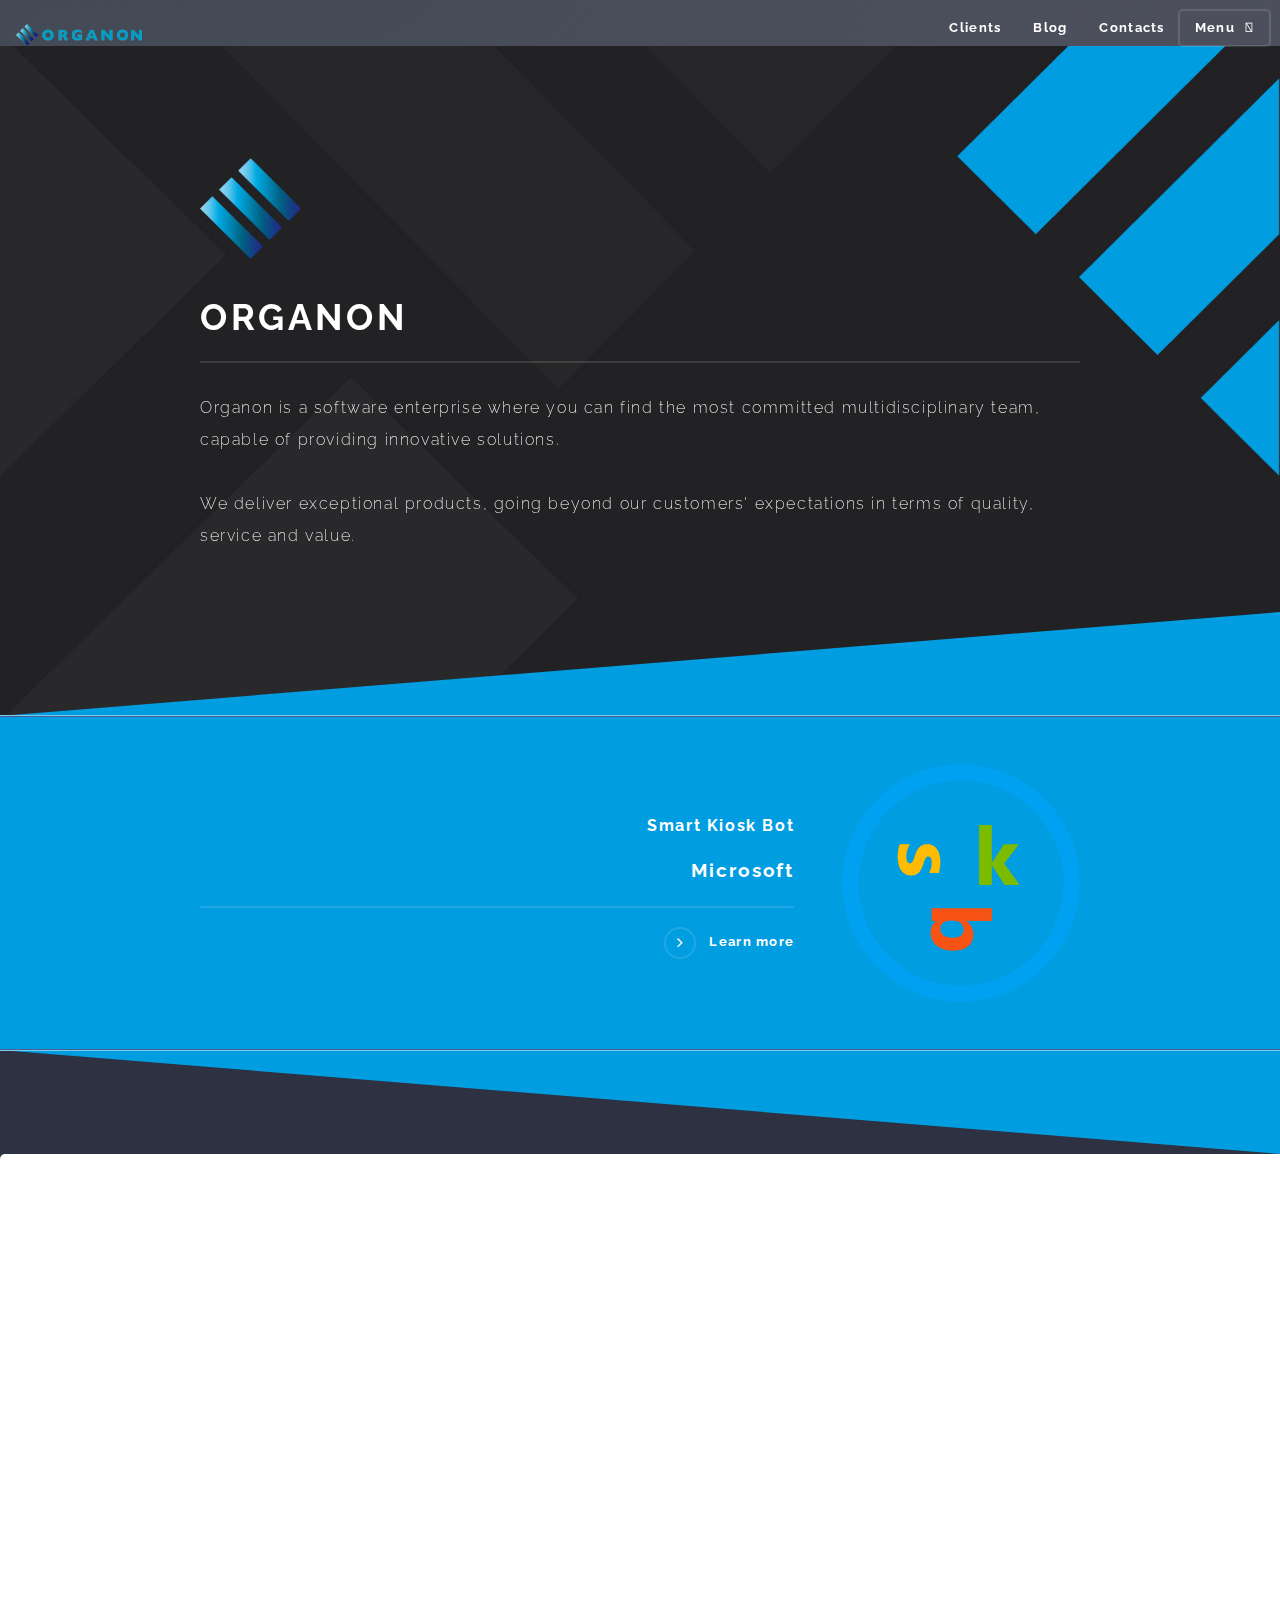
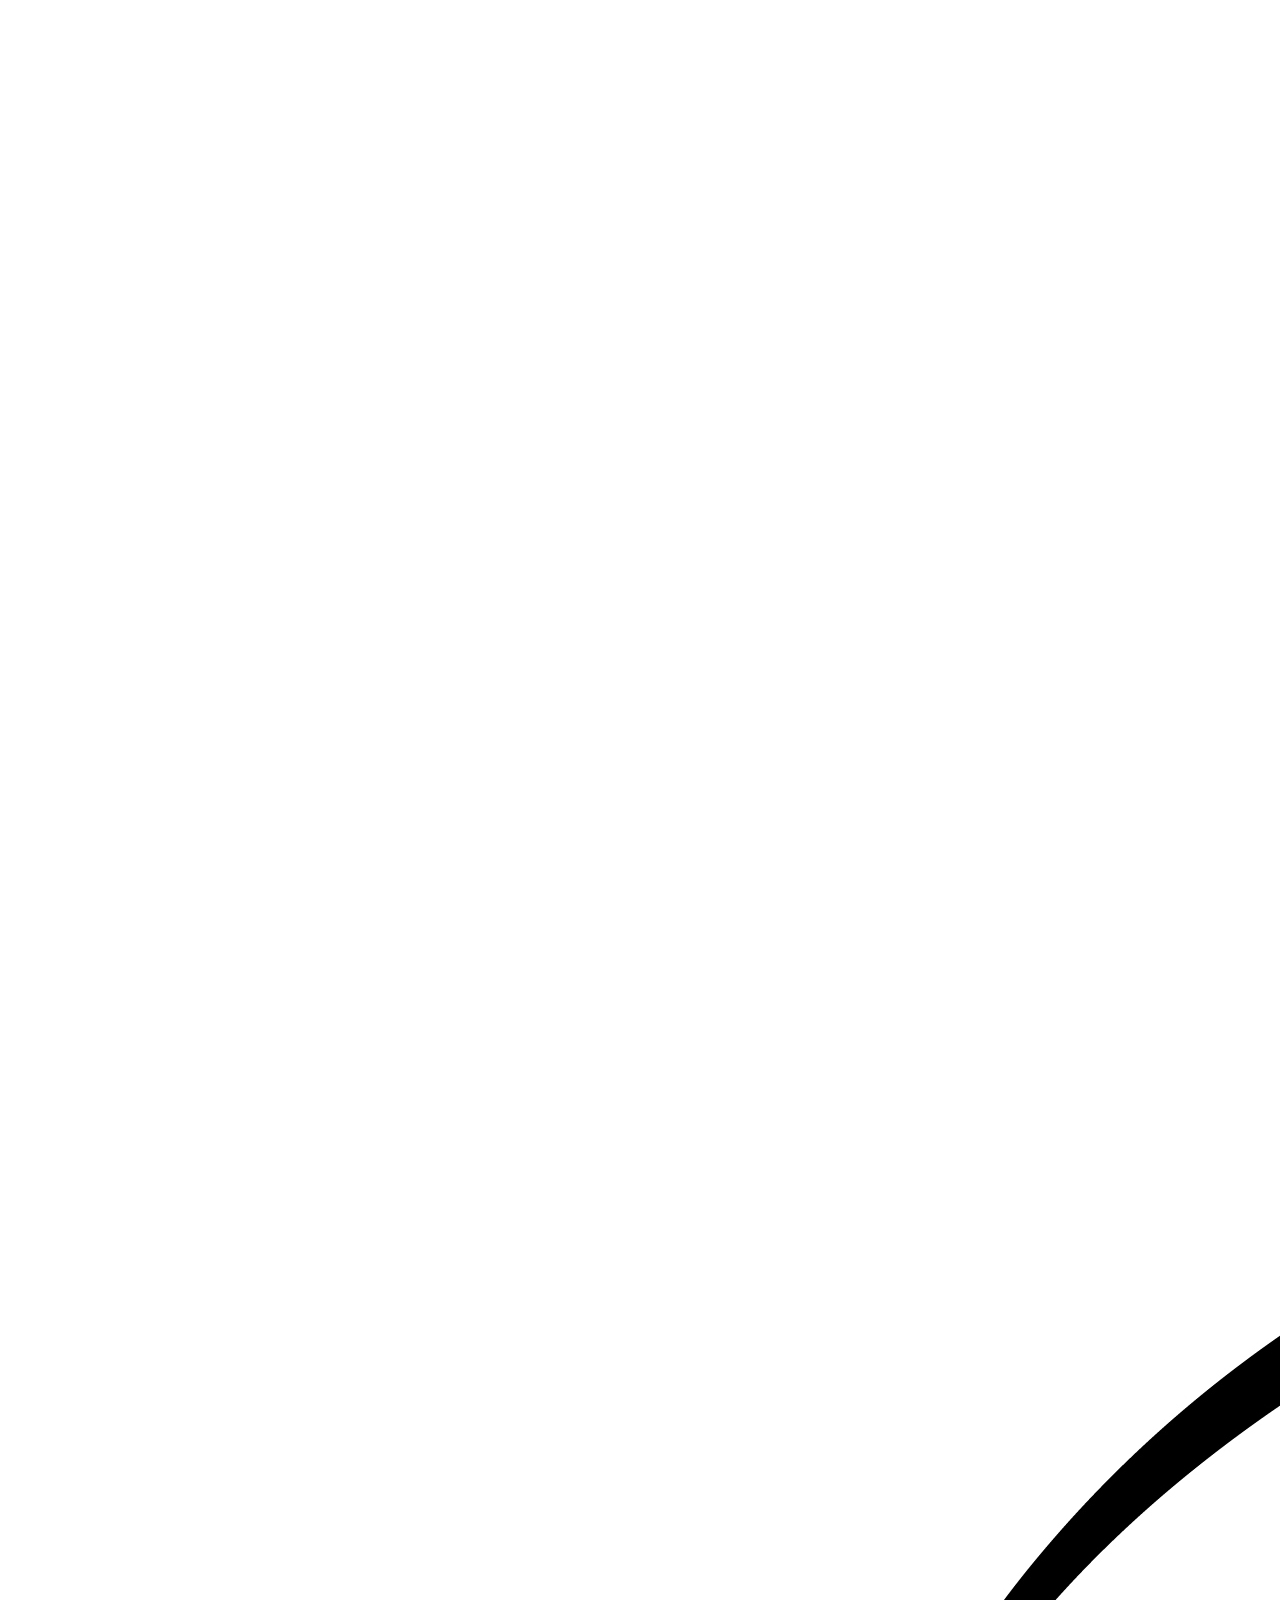
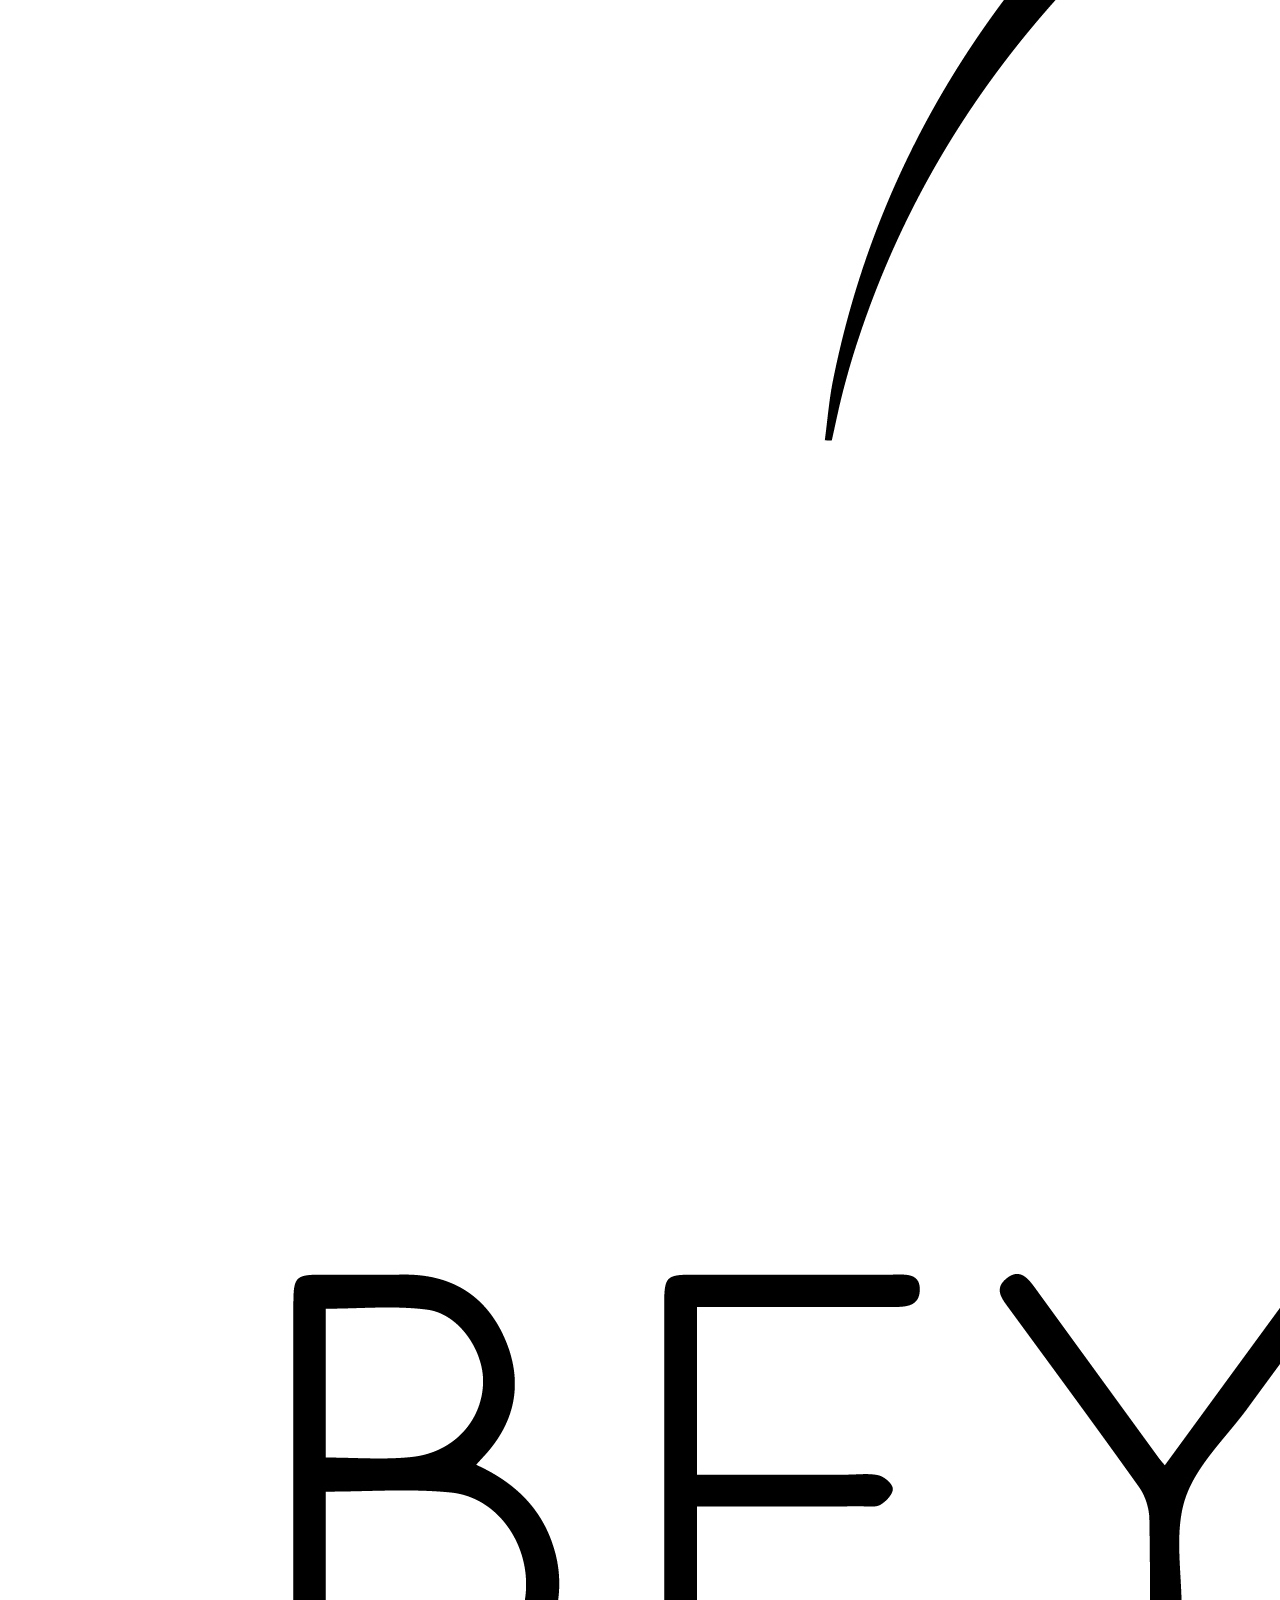
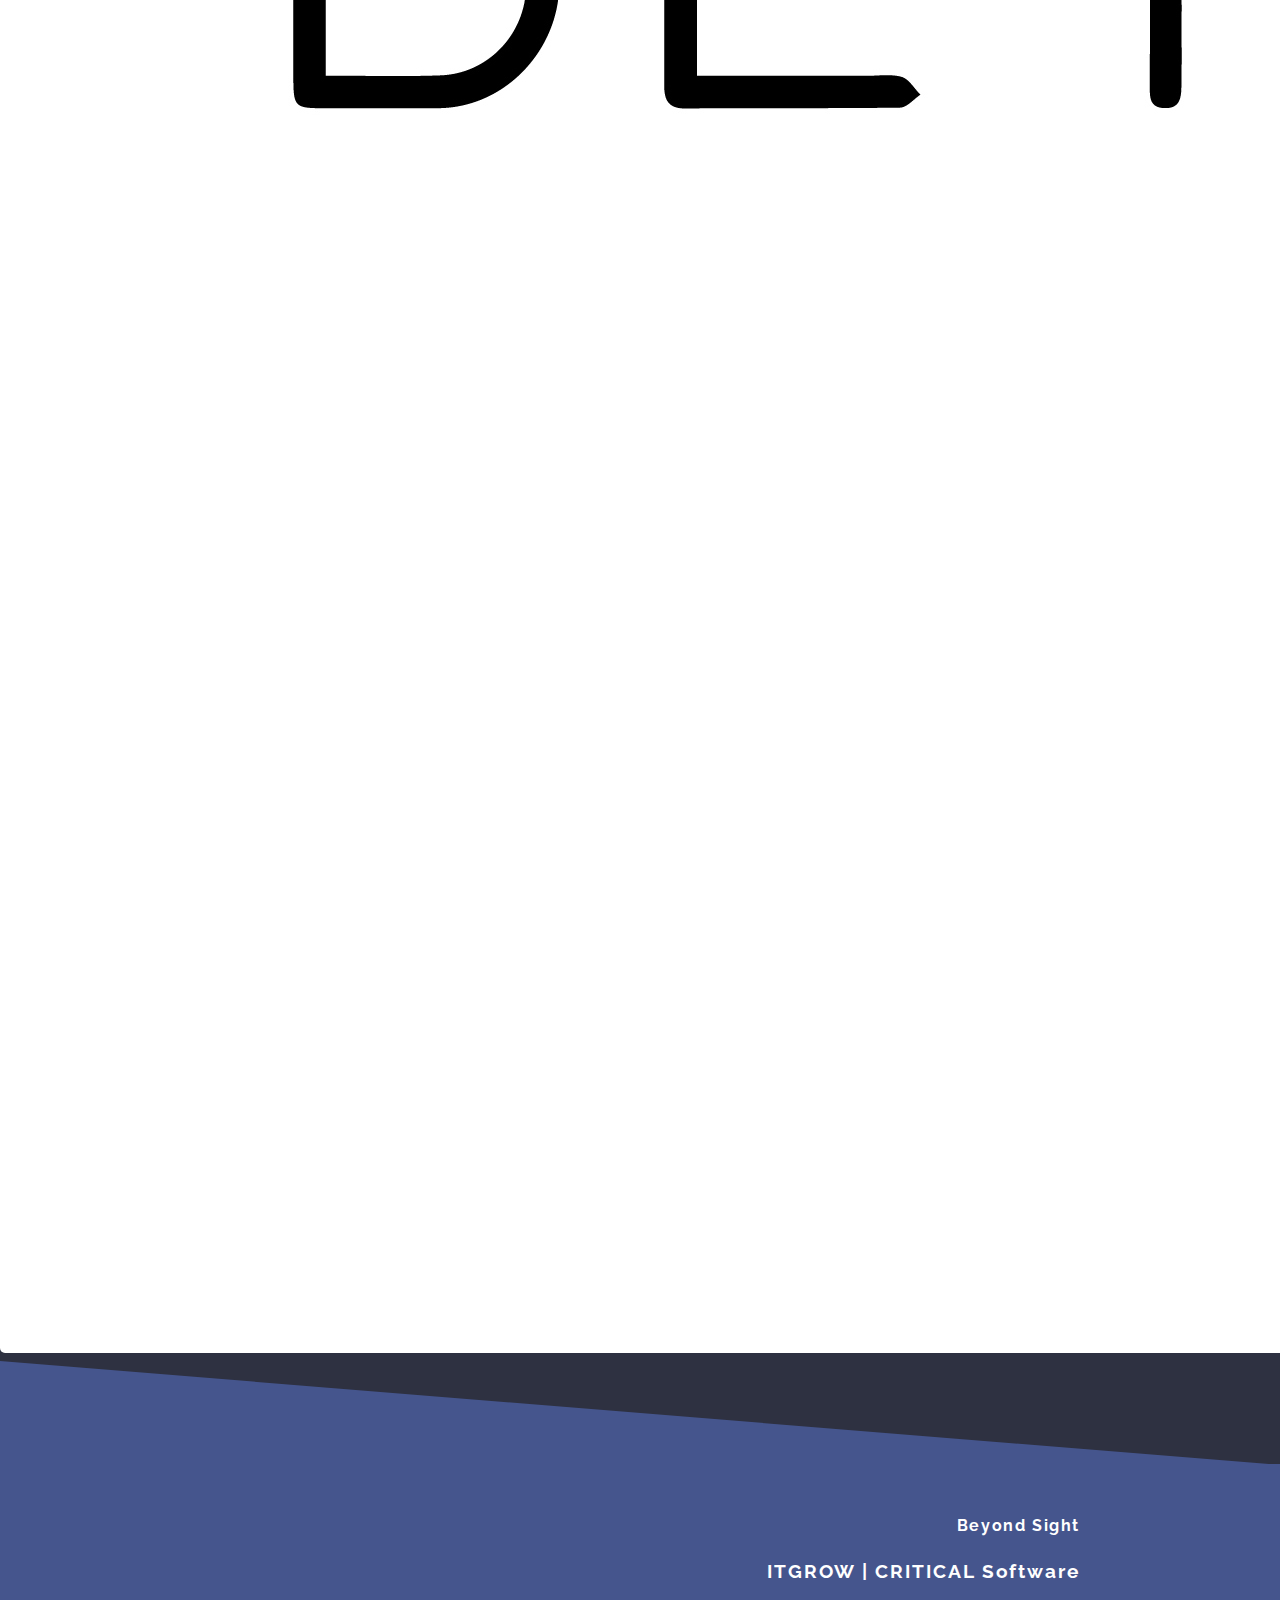
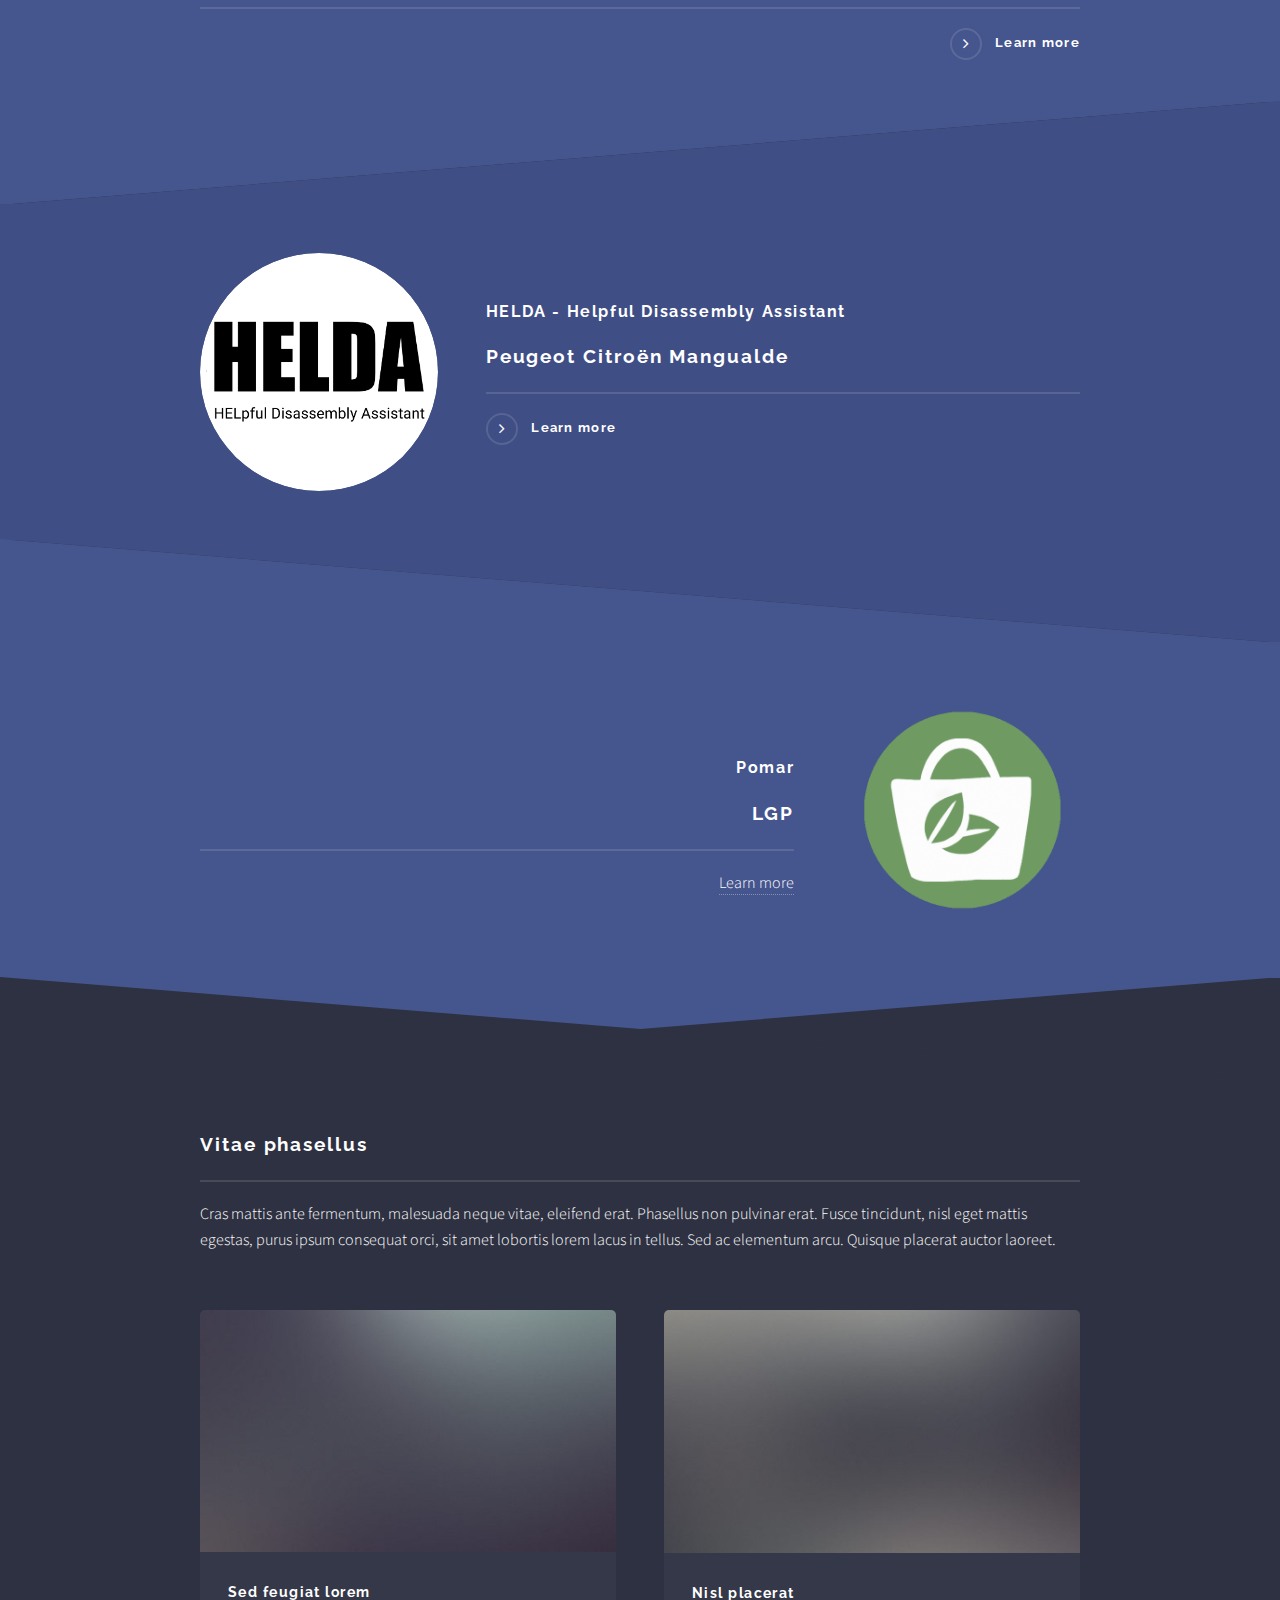
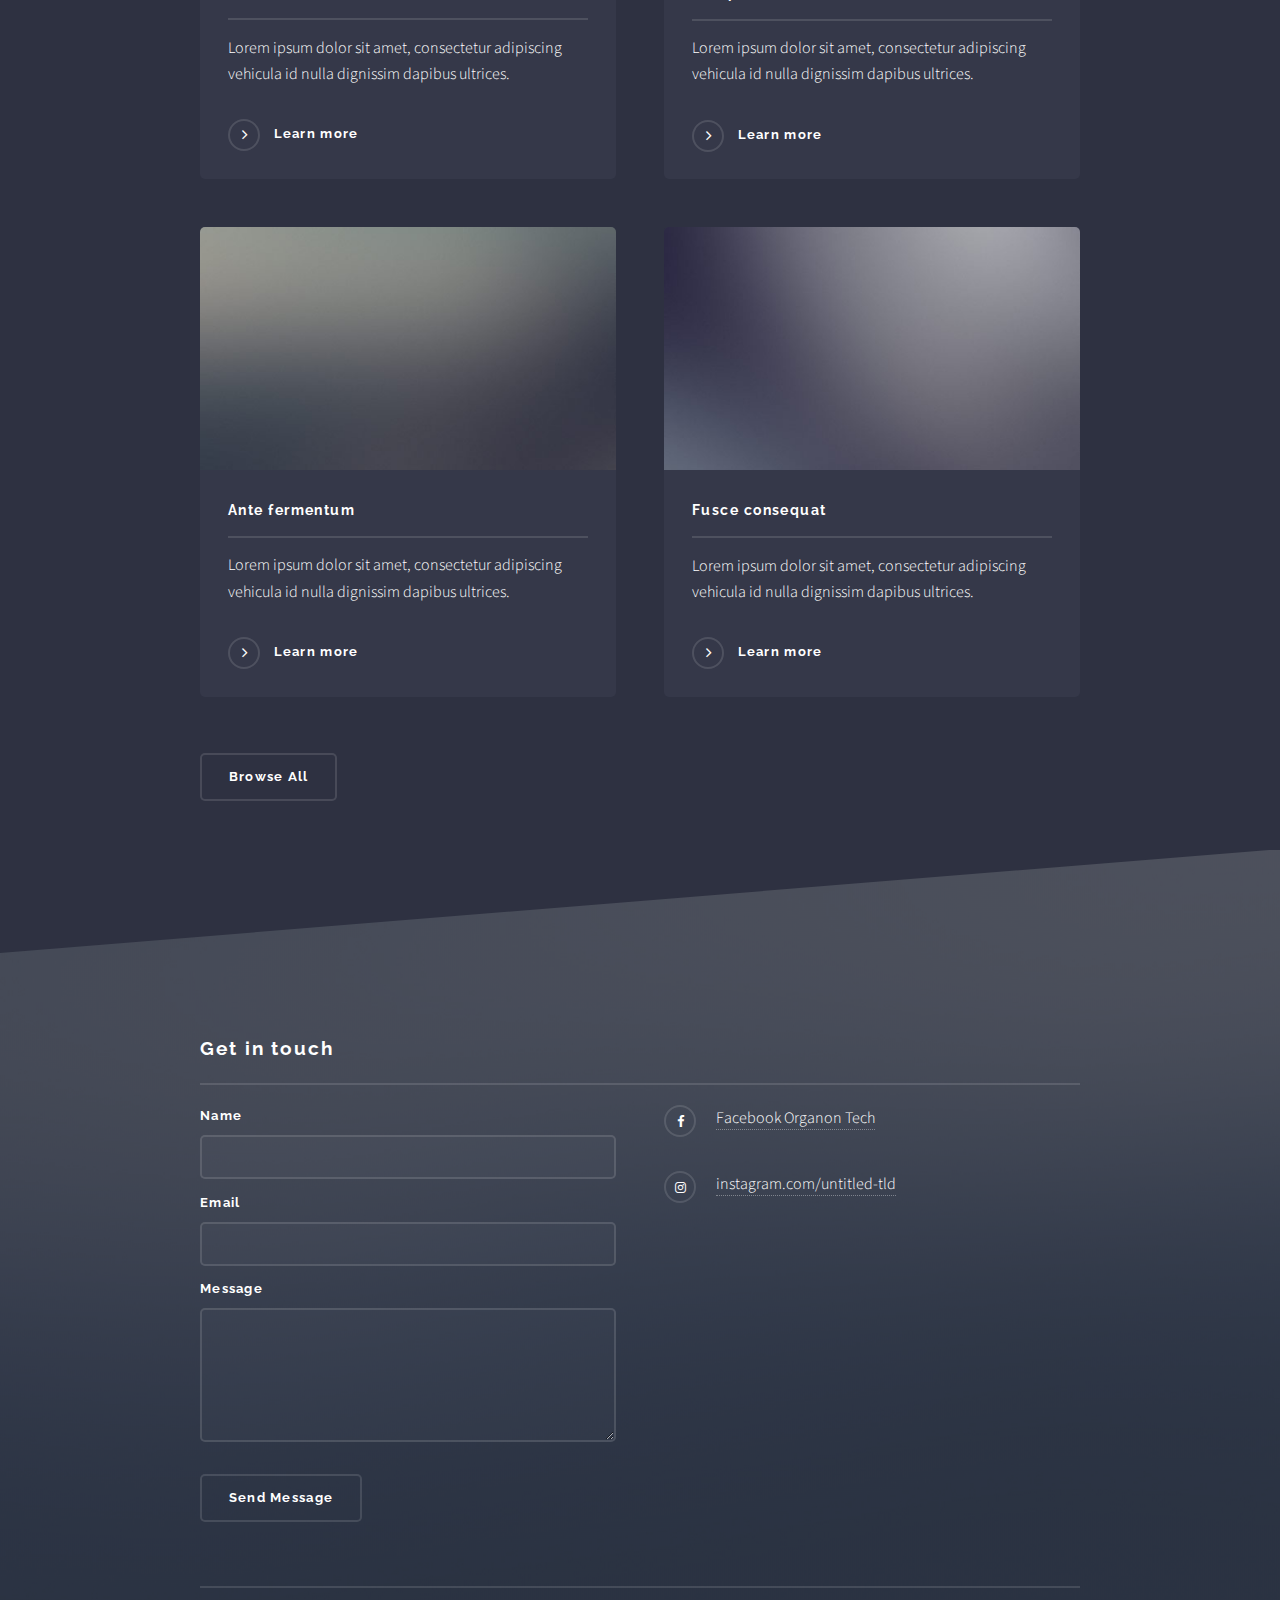
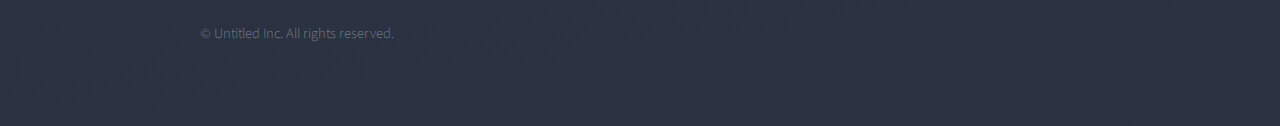
==== commit d00eb33a: "cor-atualização" ====
--- a/index.html
+++ b/index.html
@@ -75,9 +75,9 @@
 							</section>
 
 						<!-- Two -->
+							<span class="inner"><a href="#" class="image"><img src="images/beyond_sight.jpg" alt="" /></a></span>
 							<section id="two" class="wrapper alt spotlight style2">
 								<div class="inner">
-									<a href="#" class="image"><img src="images/beyond_sight.jpg" alt="" /></a>
 								  <div class="content">
 								    <h1>Beyond Sight</h1>
                                         <h2 class="major">ITGROW | CRITICAL Software</h2>
@@ -105,7 +105,7 @@
 										<h1>Pomar</h1>
 										<h2 class="major">LGP</h2>
 										
-										<a href="#" class="pomar.html">Learn more</a>
+										<a href="pomar.html" class="pomar.html">Learn more</a>
 								  </div>
 								</div>
 							</section>
--- a/assets/css/main.css
+++ b/assets/css/main.css
@@ -3360,7 +3360,7 @@
 	}
 
 		.wrapper:before, .wrapper:after {
-			background-image: url("data:image/svg+xml;charset=utf8,%3Csvg xmlns='http://www.w3.org/2000/svg' width='100' height='100' viewBox='0 0 100 100' preserveAspectRatio='none'%3E%3Cpolygon points='0,100 100,0 100,100' style='fill:%232e3141%3B' /%3E%3C/svg%3E");
+			background-image: url("data:image/svg+xml;charset=utf8,%3Csvg xmlns='http://www.w3.org/2000/svg' width='100' height='100' viewBox='0 0 100 100' preserveAspectRatio='none'%3E%3Cpolygon points='0,100 100,0 100,100' style='fill:%232e3141%3B' /%3E%3C/svg%3E"); 
 		}
 
 		.wrapper:before {
@@ -3496,19 +3496,19 @@
 			}
 
 		.wrapper.spotlight {
-			background-color: #4c5c96;
+			background-color: #009de0;
 		}
 
 			.wrapper.spotlight:before, .wrapper.spotlight:after {
-				background-image: url("data:image/svg+xml;charset=utf8,%3Csvg xmlns='http://www.w3.org/2000/svg' width='100' height='100' viewBox='0 0 100 100' preserveAspectRatio='none'%3E%3Cpolygon points='0,100 100,0 100,100' style='fill:%234c5c96%3B' /%3E%3C/svg%3E");
+				background-image: url("data:image/svg+xml;charset=utf8,%3Csvg xmlns='http://www.w3.org/2000/svg' width='100' height='100' viewBox='0 0 100 100' preserveAspectRatio='none'%3E%3Cpolygon points='0,100 100,0 100,100' style='fill:%23009de0%3B' /%3E%3C/svg%3E");
 			}
 
 			.wrapper.spotlight:before {
-				box-shadow: inset 0 -1px 0 0 #4c5c96, 0 1px 0 0 #4c5c96;
+				box-shadow: inset 0 -1px 0 0 #7accef, 0 1px 0 0 #4c5c96;
 			}
 
 			.wrapper.spotlight:after {
-				box-shadow: inset 0 -1px 0 0 #4c5c96, 0 1px 0 0 #4c5c96;
+				box-shadow: inset 0 -1px 0 0 #7accef, 0 1px 0 0 #4c5c96;
 			}
 
 			.wrapper.spotlight .inner {
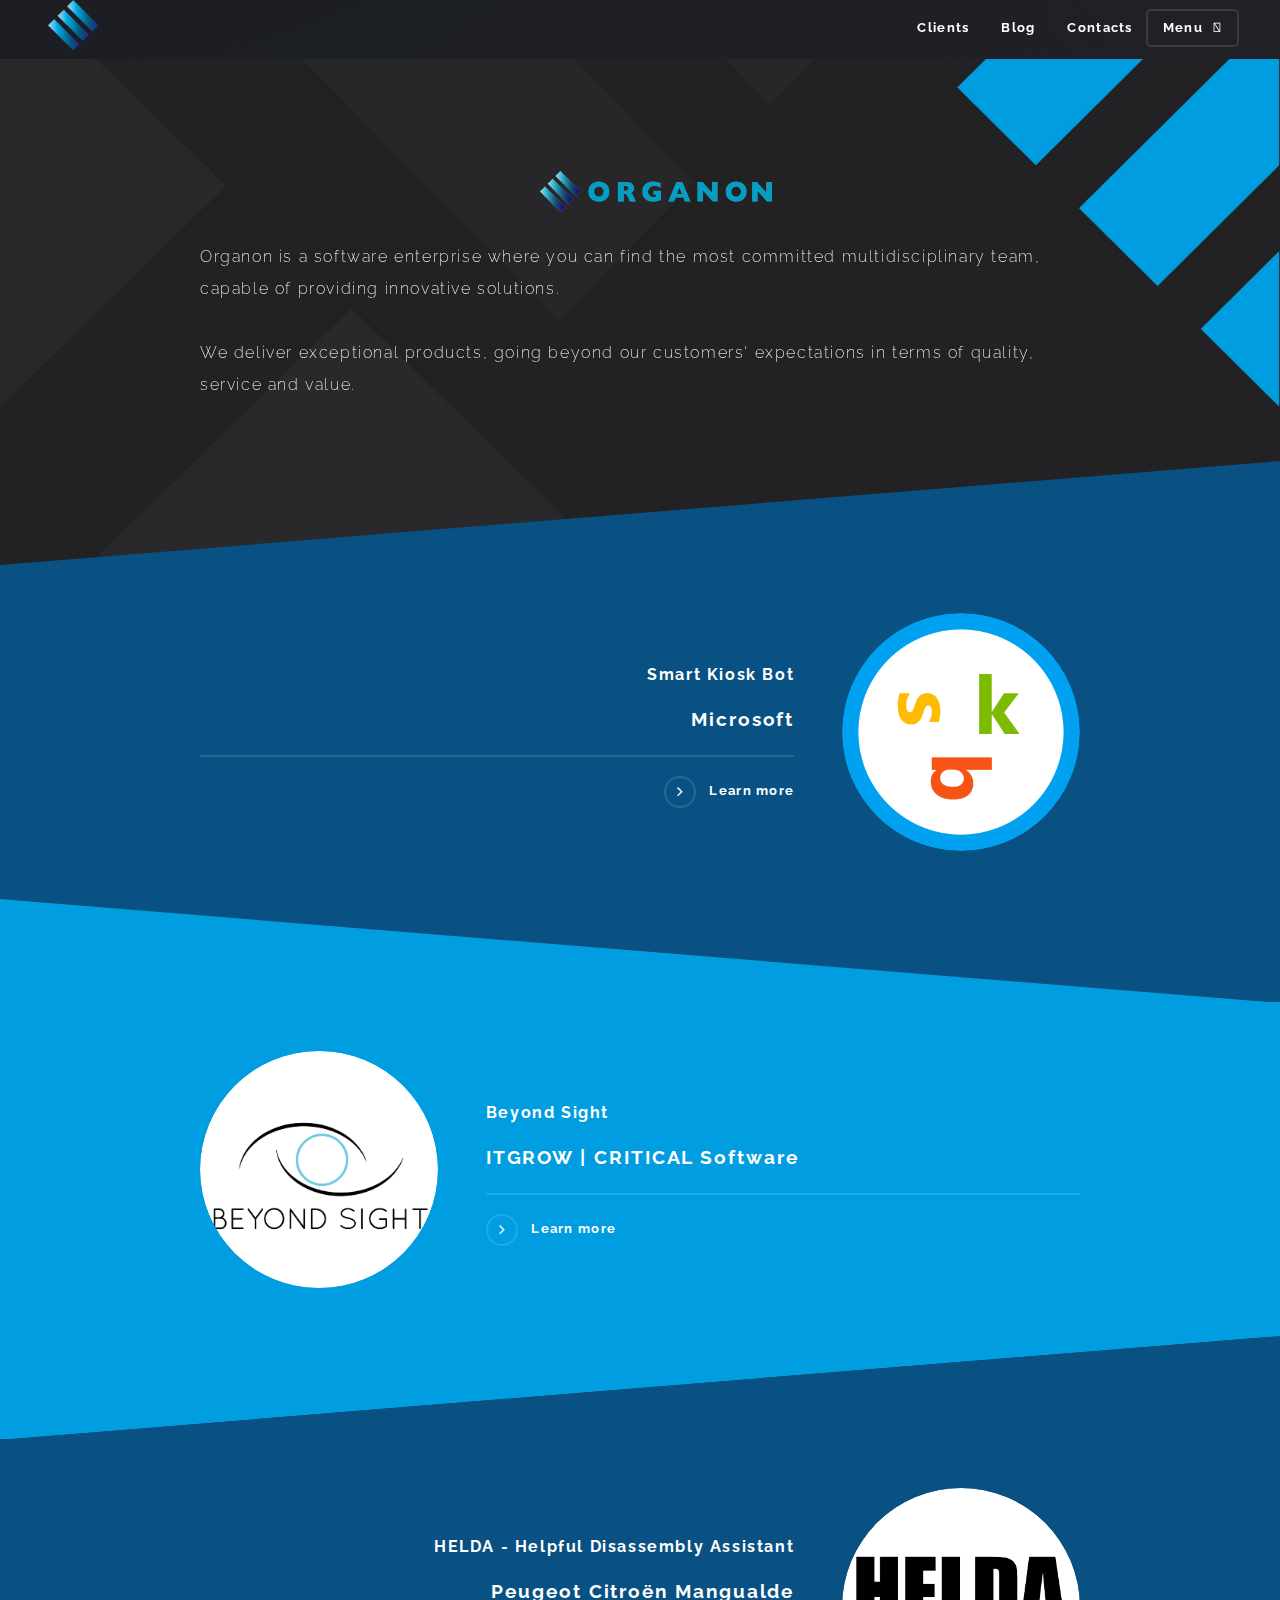
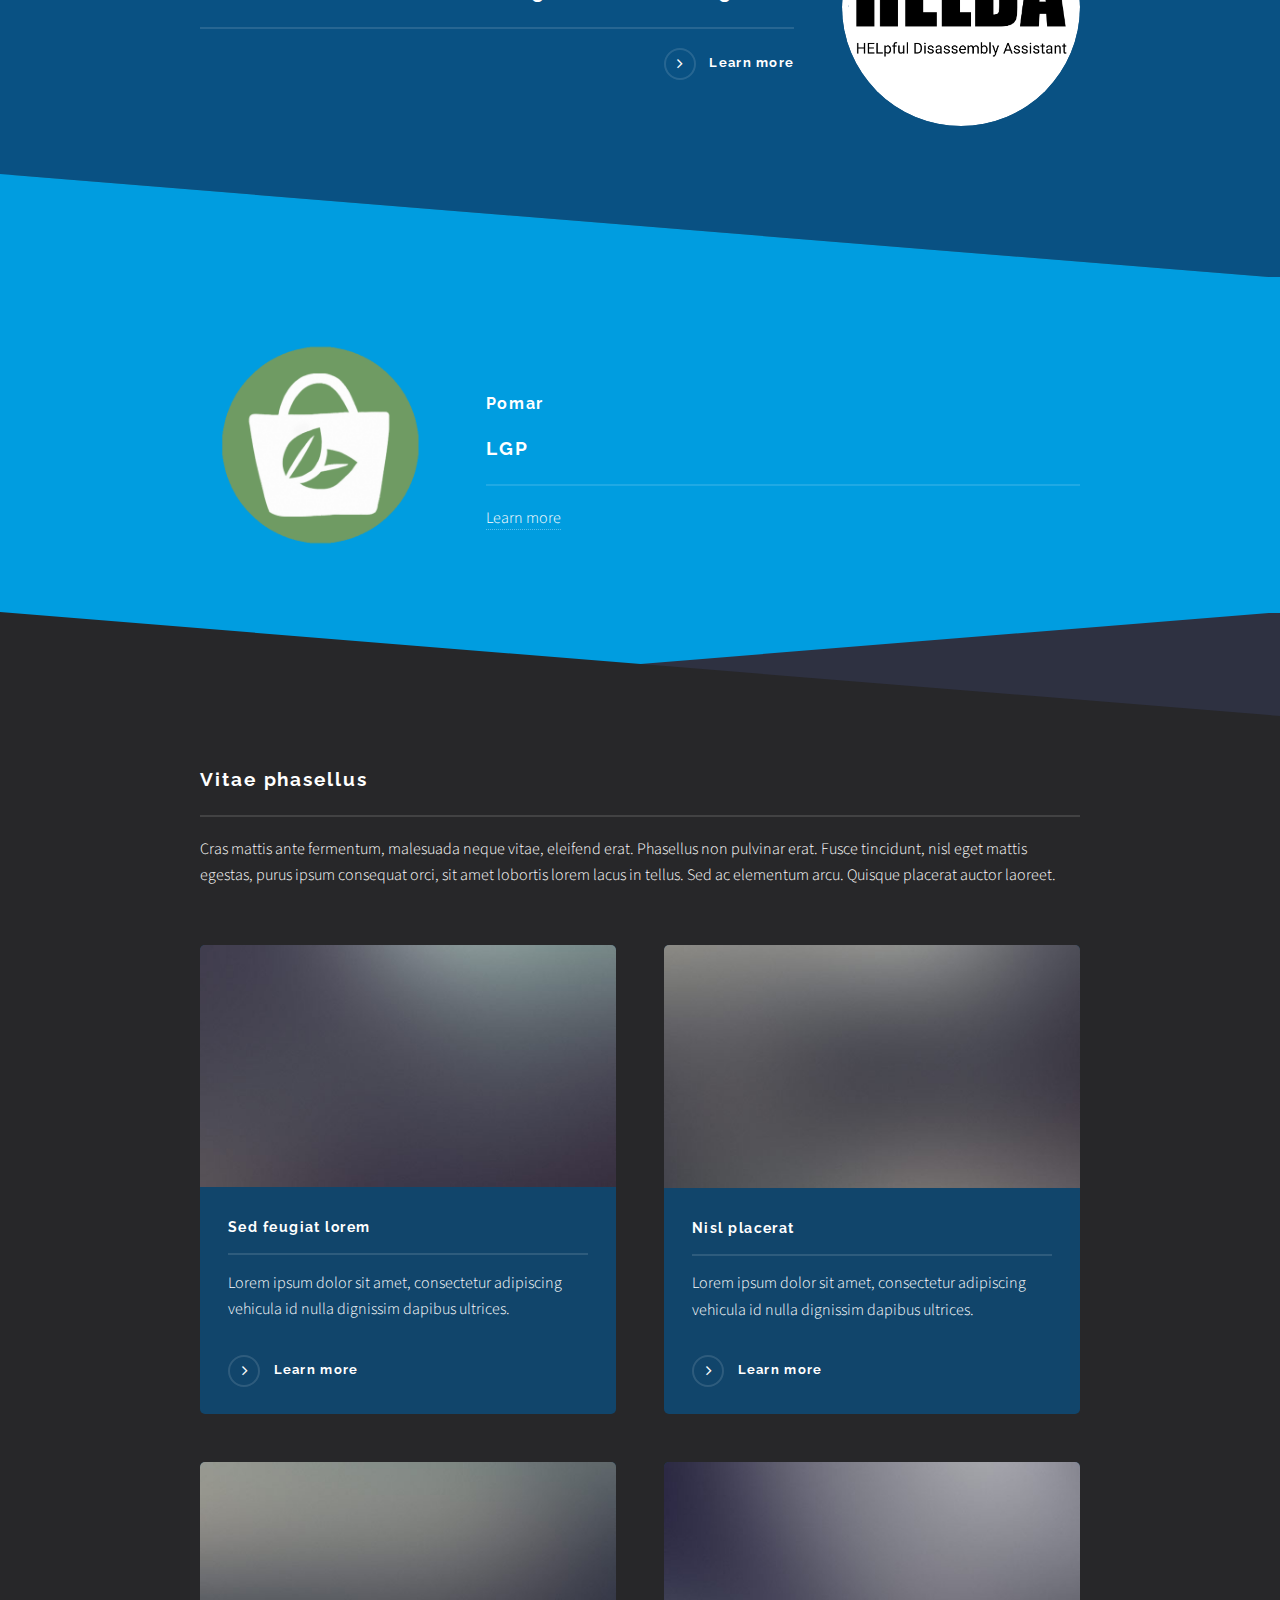
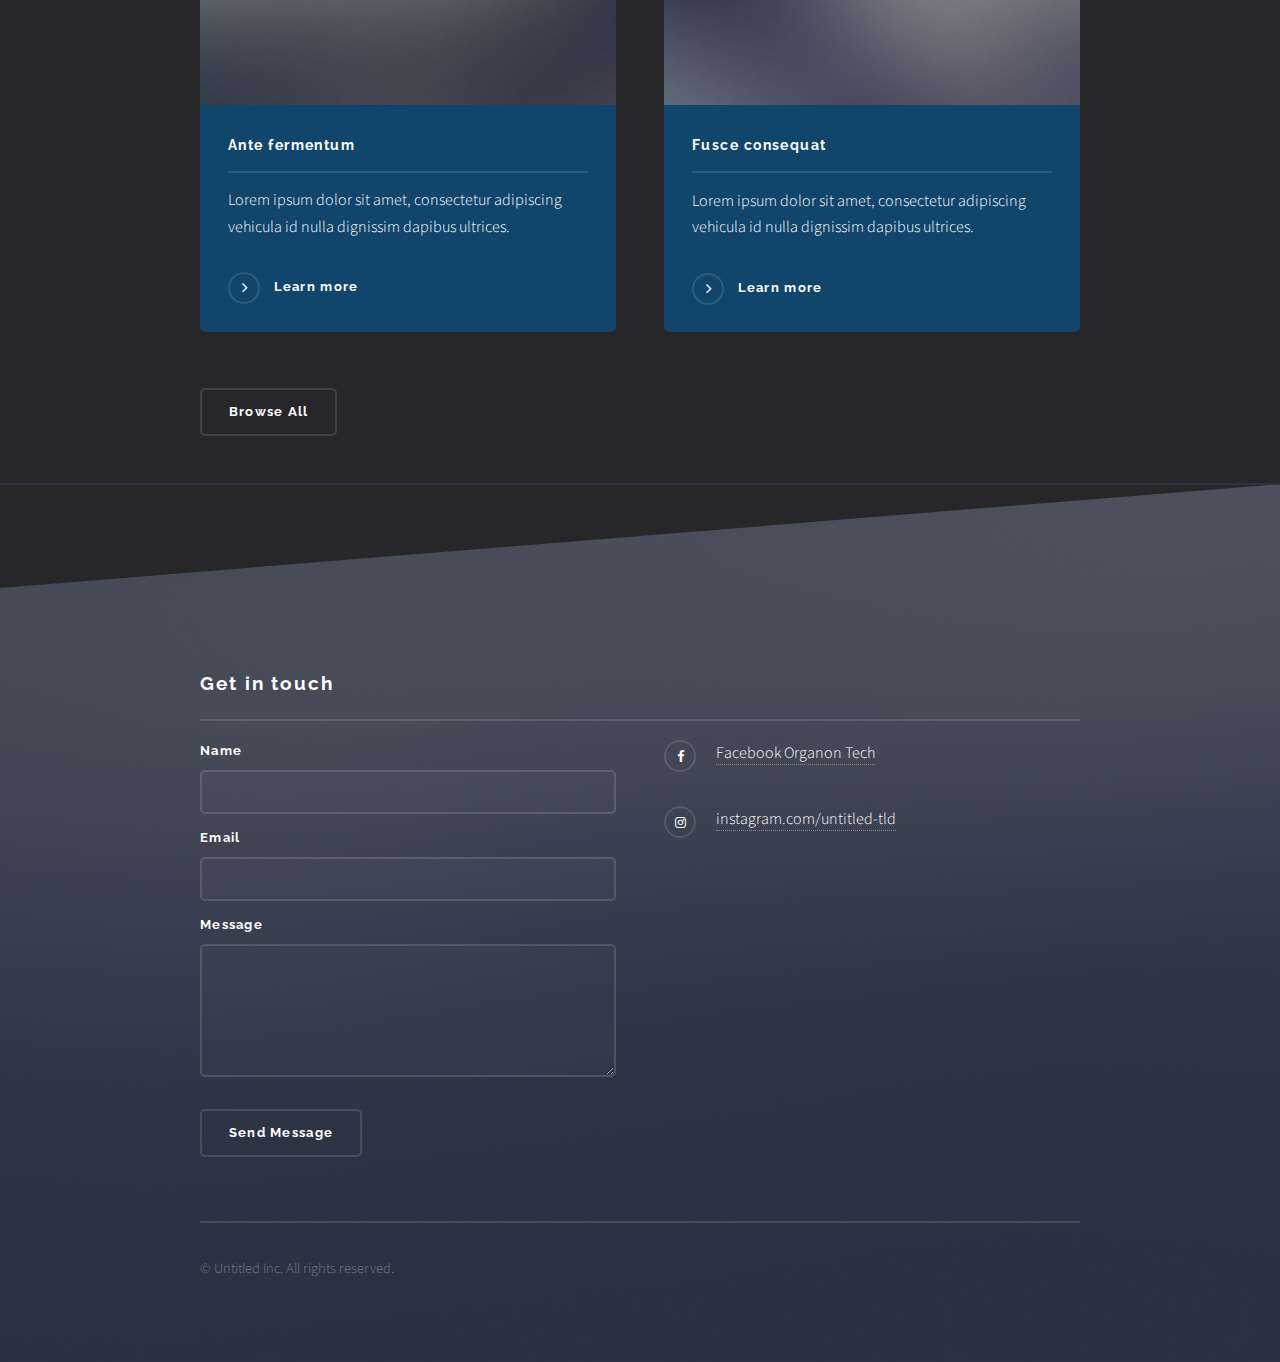
==== commit ccab067b: "substituir ficheiros" ====
--- a/index.html
+++ b/index.html
@@ -11,15 +11,15 @@
 
 		<!-- Page Wrapper -->
 			<div id="page-wrapper">
- 					<section style="display:flex; padding:1.5rem 0 0 1rem;">
-                    <img src="images/logotipo.png" width="10%" height="10%">
+ 					<section style=" background-color: #00000096;">
+                    <img src="images/simb-logo.png" style="margin-left: 3rem; object-fit: contain; width:50px;">
                     	
                          </section>       
 				<!-- Header -->
 					<header id="header" class="alt">
 						<h1><a href="index.html">ORGANON</a></h1>
                                 
-						<nav style="display:flex;">
+						<nav style="display:flex; margin-right: 2rem;">
                         <ul style="list-style:none; display:flex;">
                                      <li><a href="index.html#wrapper">Clients</a></li>
                                         <li><a href="index.html#four">Blog</a></li>
@@ -47,8 +47,7 @@
 				<!-- Banner -->
 					<section id="banner" style="background-image:url(images/fundo.jpg); background-size: cover;">
 						<div class="inner">
-							<div class="logo"><img src="images/simb-logo.png" width="100" height="100"></div>
-							<h2>ORGANON</h2>
+							<div class="logo" style="text-align:center;"><img src="images/logotipo.png" width="30%" style="object-fit: contain; padding-left:2rem ;"></div>
 							<p>
 Organon is a software enterprise where you can find the most committed multidisciplinary team, capable of providing innovative solutions.</p>
 
@@ -75,9 +74,9 @@
 							</section>
 
 						<!-- Two -->
-							<span class="inner"><a href="#" class="image"><img src="images/beyond_sight.jpg" alt="" /></a></span>
 							<section id="two" class="wrapper alt spotlight style2">
 								<div class="inner">
+									<a href="#" class="image"><img src="images/beyond_sight.jpg" alt="" /></a>
 								  <div class="content">
 								    <h1>Beyond Sight</h1>
                                         <h2 class="major">ITGROW | CRITICAL Software</h2>
@@ -172,7 +171,7 @@
 							</form>
 							<ul class="contact">
 							  <li class="fa-facebook"><a href="https://www.facebook.com/Organon.Tech/">Facebook Organon Tech</a></li>
-								<li class="fa-instagram"><a href="#">instagram.com/untitled-tld</a></li>
+								<li class="fa-instagram"><a href="https://www.instagram.com/organon.tech/">instagram.com/untitled-tld</a></li>
 							</ul>
 							<ul class="copyright">
 							  <li>&copy; Untitled Inc. All rights reserved.</li>
--- a/assets/css/main.css
+++ b/assets/css/main.css
@@ -2739,8 +2739,8 @@
 	}
 
 		.features article {
-			padding: 1.75em 1.75em 0.1em 1.75em ;
-			background-color: #353849;
+			padding: 1.75em 1.75em 0.1em 1.75em;
+			background-color: #095183ba;
 			border-radius: 5px;
 			margin: 1.5em 3em 1.5em 0;
 			width: calc(50% - 1.5em);
@@ -2811,7 +2811,7 @@
 		-webkit-transition: background-color 0.2s ease-in-out;
 		-ms-transition: background-color 0.2s ease-in-out;
 		transition: background-color 0.2s ease-in-out;
-		background-color: rgba(53, 56, 73, 0.95);
+	    background-color: rgba(0, 0, 0, 0.71);
 		height: 3.5em;
 		left: 0;
 		line-height: 3.5em;
@@ -3232,6 +3232,7 @@
 
 				#banner .logo {
 					margin: 0 0 1em 0;
+					
 				}
 
 					#banner .logo .icon {
@@ -3354,17 +3355,17 @@
 	}
 
 	.wrapper {
-		background-color: #2e3141;
+		background-color: #272729;
 		margin: 6.5em 0;
 		position: relative;
 	}
 
 		.wrapper:before, .wrapper:after {
-			background-image: url("data:image/svg+xml;charset=utf8,%3Csvg xmlns='http://www.w3.org/2000/svg' width='100' height='100' viewBox='0 0 100 100' preserveAspectRatio='none'%3E%3Cpolygon points='0,100 100,0 100,100' style='fill:%232e3141%3B' /%3E%3C/svg%3E"); 
+			background-image: url("data:image/svg+xml;charset=utf8,%3Csvg xmlns='http://www.w3.org/2000/svg' width='100' height='100' viewBox='0 0 100 100' preserveAspectRatio='none'%3E%3Cpolygon points='0,100 100,0 100,100' style='fill:%23272729%3B' /%3E%3C/svg%3E");
 		}
 
 		.wrapper:before {
-			box-shadow: inset 0 -1px 0 0 #2e3141, 0 1px 0 0 #2e3141;
+			/*box-shadow: inset 0 -1px 0 0 #2e3141, 0 1px 0 0 #2e3141;*/
 		}
 
 		.wrapper:after {
@@ -3496,19 +3497,19 @@
 			}
 
 		.wrapper.spotlight {
-			background-color: #009de0;
+			background-color: #095183;
 		}
 
 			.wrapper.spotlight:before, .wrapper.spotlight:after {
-				background-image: url("data:image/svg+xml;charset=utf8,%3Csvg xmlns='http://www.w3.org/2000/svg' width='100' height='100' viewBox='0 0 100 100' preserveAspectRatio='none'%3E%3Cpolygon points='0,100 100,0 100,100' style='fill:%23009de0%3B' /%3E%3C/svg%3E");
+				background-image: url("data:image/svg+xml;charset=utf8,%3Csvg xmlns='http://www.w3.org/2000/svg' width='100' height='100' viewBox='0 0 100 100' preserveAspectRatio='none'%3E%3Cpolygon points='0,100 100,0 100,100' style='fill:%23095183%3B' /%3E%3C/svg%3E");
 			}
 
 			.wrapper.spotlight:before {
-				box-shadow: inset 0 -1px 0 0 #7accef, 0 1px 0 0 #4c5c96;
+				/*box-shadow: inset 0 -1px 0 0 #4c5c96, 0 1px 0 0 #4c5c96;*/
 			}
 
 			.wrapper.spotlight:after {
-				box-shadow: inset 0 -1px 0 0 #7accef, 0 1px 0 0 #4c5c96;
+				box-shadow: inset 0 -1px 0 0 #095183, 0 1px 0 0 #095183;
 			}
 
 			.wrapper.spotlight .inner {
@@ -3557,35 +3558,35 @@
 			}
 
 			.wrapper.spotlight.style2 {
-				background-color: #45558d;
+				background-color: #009de0;
 			}
 
 				.wrapper.spotlight.style2:before, .wrapper.spotlight.style2:after {
-					background-image: url("data:image/svg+xml;charset=utf8,%3Csvg xmlns='http://www.w3.org/2000/svg' width='100' height='100' viewBox='0 0 100 100' preserveAspectRatio='none'%3E%3Cpolygon points='0,100 100,0 100,100' style='fill:%2345558d%3B' /%3E%3C/svg%3E");
+					background-image: url("data:image/svg+xml;charset=utf8,%3Csvg xmlns='http://www.w3.org/2000/svg' width='100' height='100' viewBox='0 0 100 100' preserveAspectRatio='none'%3E%3Cpolygon points='0,100 100,0 100,100' style='fill:%23009de0%3B' /%3E%3C/svg%3E");
 				}
 
 				.wrapper.spotlight.style2:before {
-					box-shadow: inset 0 -1px 0 0 #45558d, 0 1px 0 0 #45558d;
+					box-shadow: inset 0 -1px 0 0 #009de0, 0 1px 0 0 #009de0;
 				}
 
 				.wrapper.spotlight.style2:after {
-					box-shadow: inset 0 -1px 0 0 #45558d, 0 1px 0 0 #45558d;
+					    box-shadow: inset 0 -1px 0 0 #009de0, 0 1px 0 0 #009de0;
 				}
 
 			.wrapper.spotlight.style3 {
-				background-color: #3f4e85;
+    			background-color: #095183;
 			}
 
 				.wrapper.spotlight.style3:before, .wrapper.spotlight.style3:after {
-					background-image: url("data:image/svg+xml;charset=utf8,%3Csvg xmlns='http://www.w3.org/2000/svg' width='100' height='100' viewBox='0 0 100 100' preserveAspectRatio='none'%3E%3Cpolygon points='0,100 100,0 100,100' style='fill:%233f4e85%3B' /%3E%3C/svg%3E");
+					background-image: url("data:image/svg+xml;charset=utf8,%3Csvg xmlns='http://www.w3.org/2000/svg' width='100' height='100' viewBox='0 0 100 100' preserveAspectRatio='none'%3E%3Cpolygon points='0,100 100,0 100,100' style='fill:%23095183%3B' /%3E%3C/svg%3E");
 				}
 
 				.wrapper.spotlight.style3:before {
-					box-shadow: inset 0 -1px 0 0 #3f4e85, 0 1px 0 0 #3f4e85;
+				box-shadow: inset 0 -1px 0 0 #095183, 0 1px 0 0 #095183;
 				}
 
 				.wrapper.spotlight.style3:after {
-					box-shadow: inset 0 -1px 0 0 #3f4e85, 0 1px 0 0 #3f4e85;
+					box-shadow: inset 0 -1px 0 0 #095183, 0 1px 0 0 #095183;
 				}
 
 			.wrapper.spotlight.style4 {
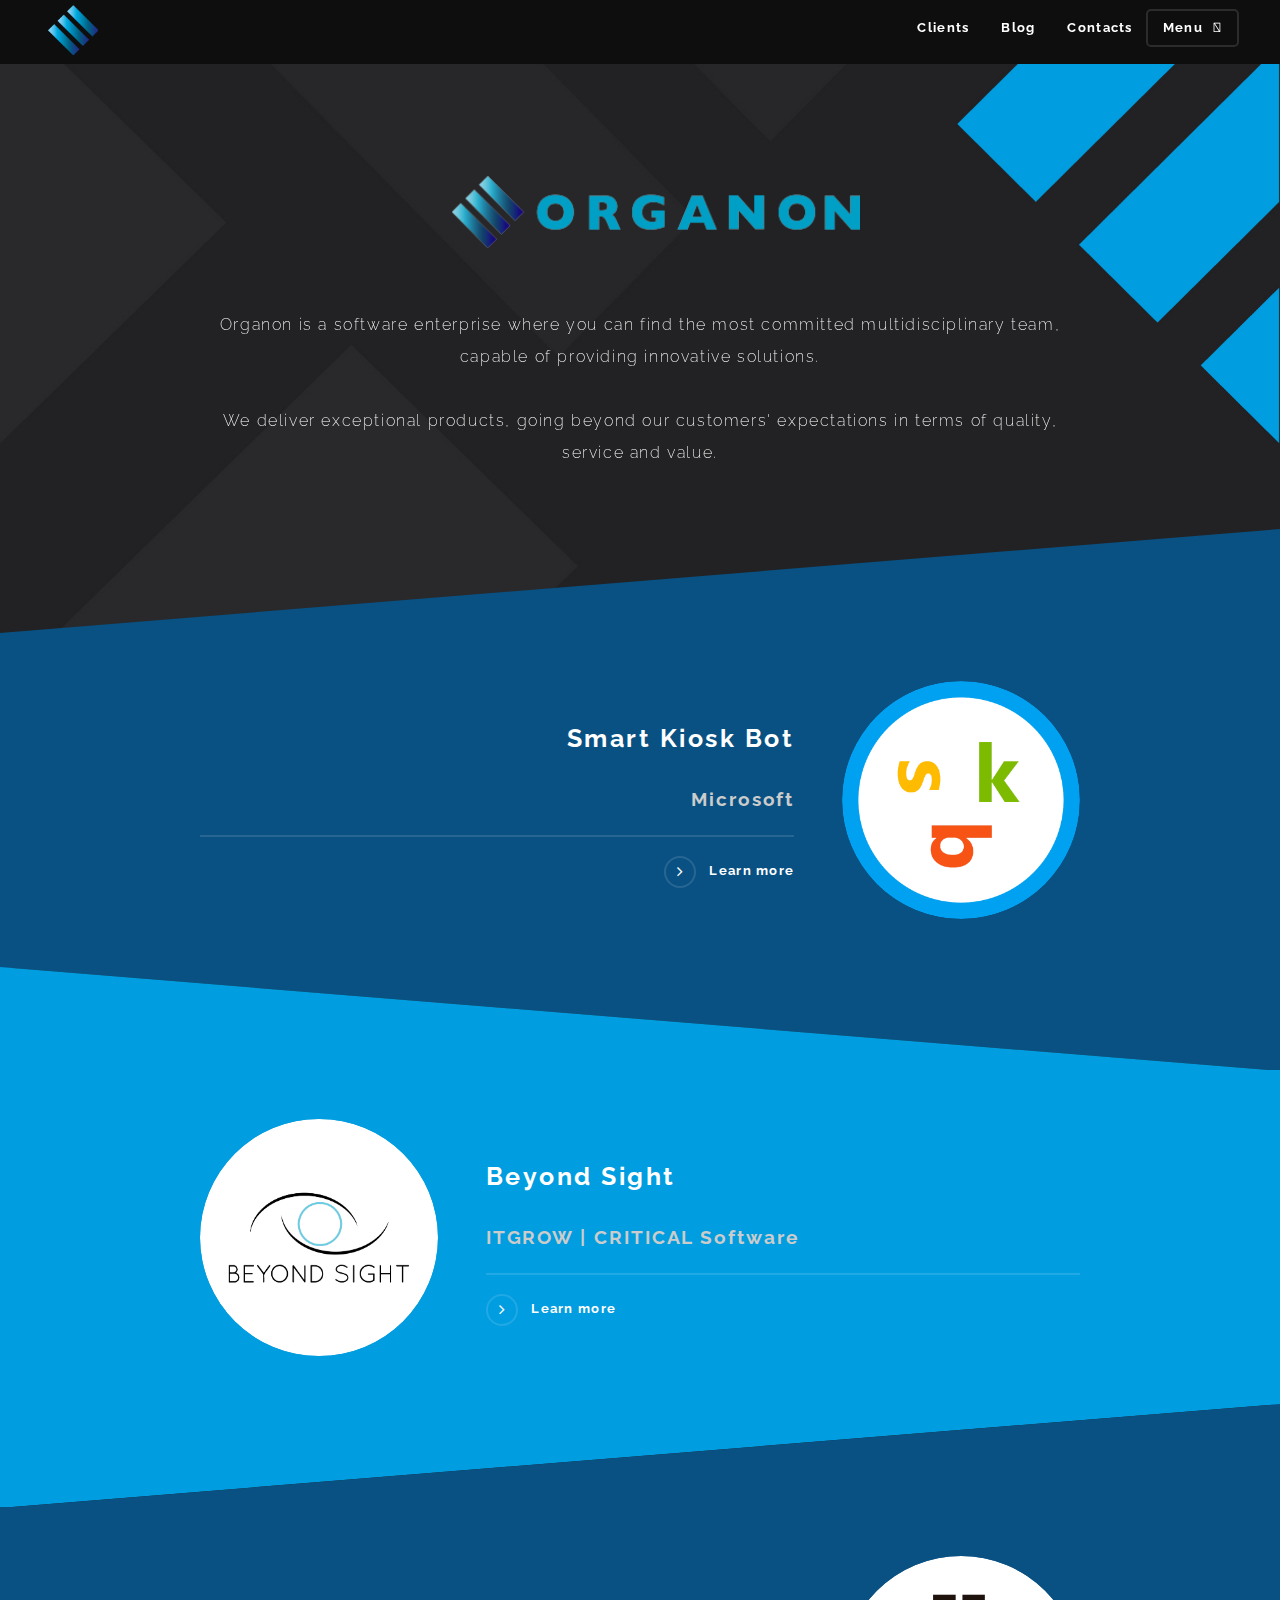
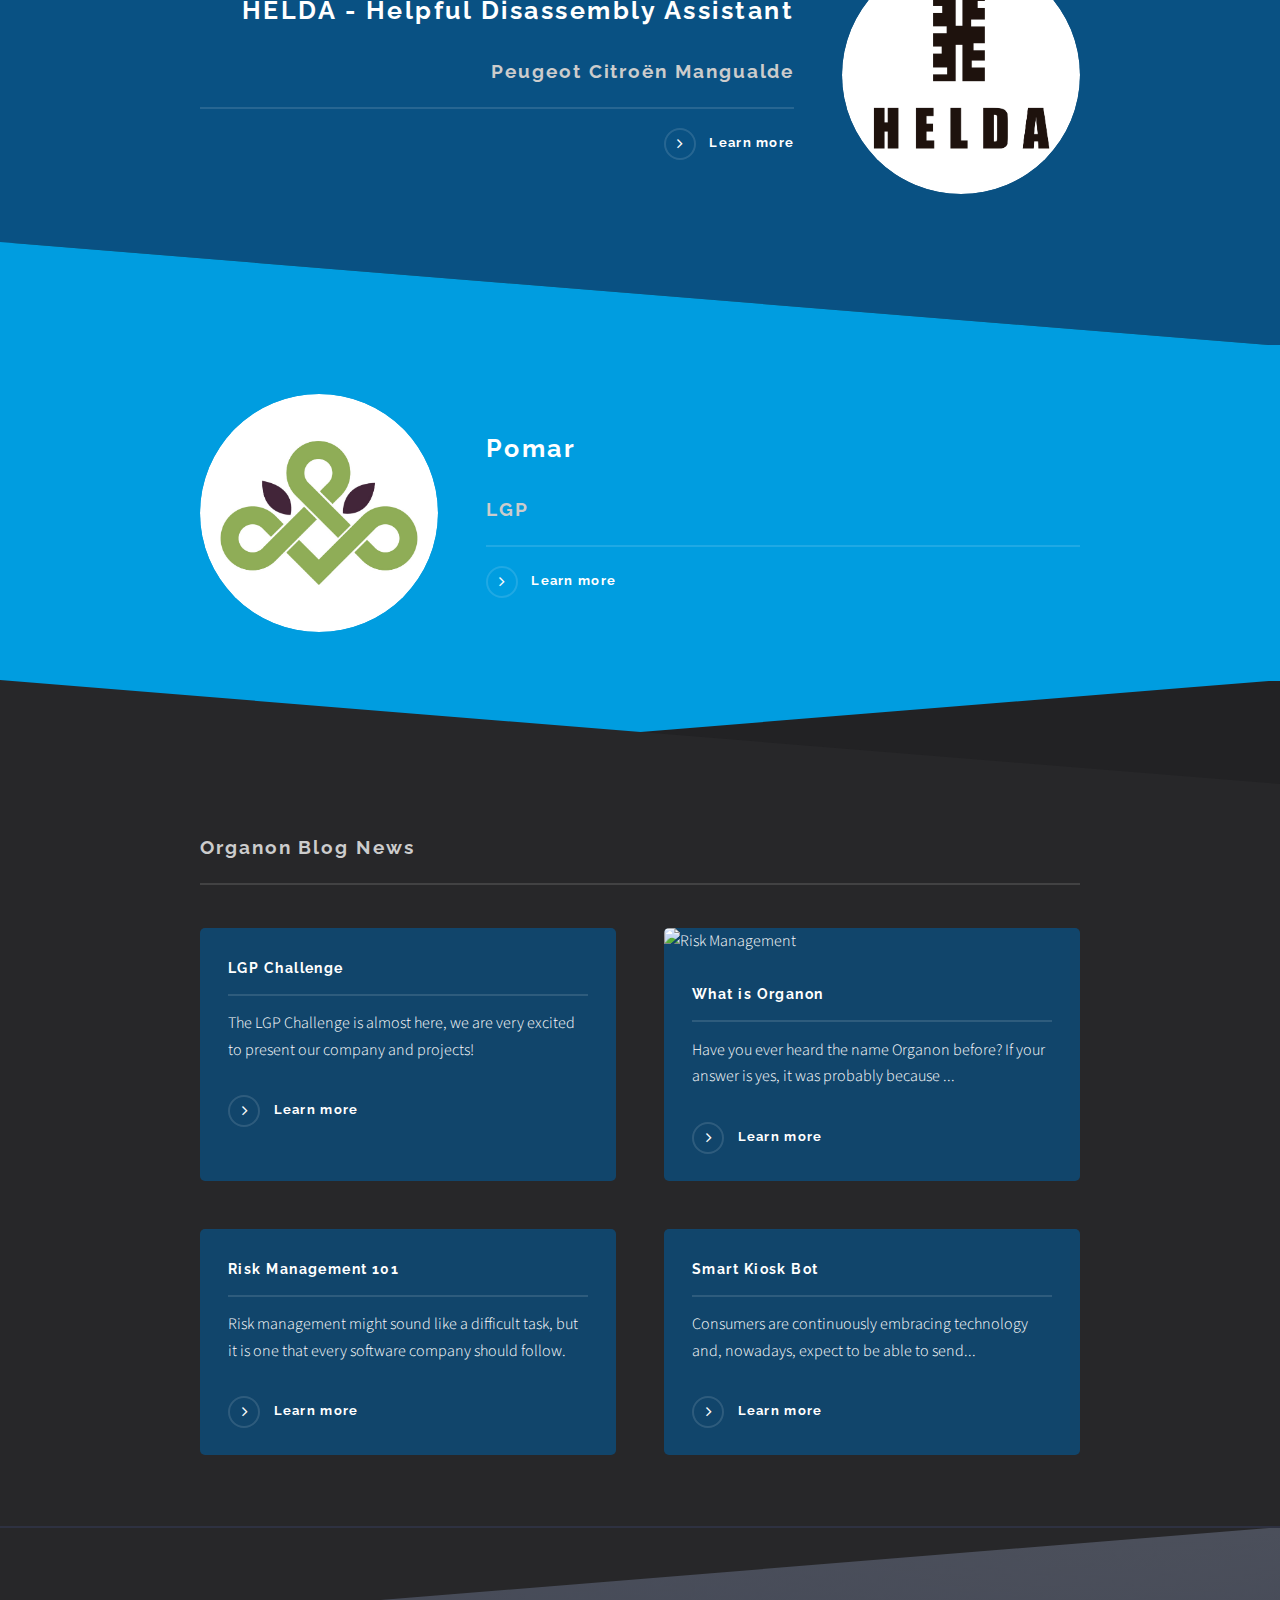
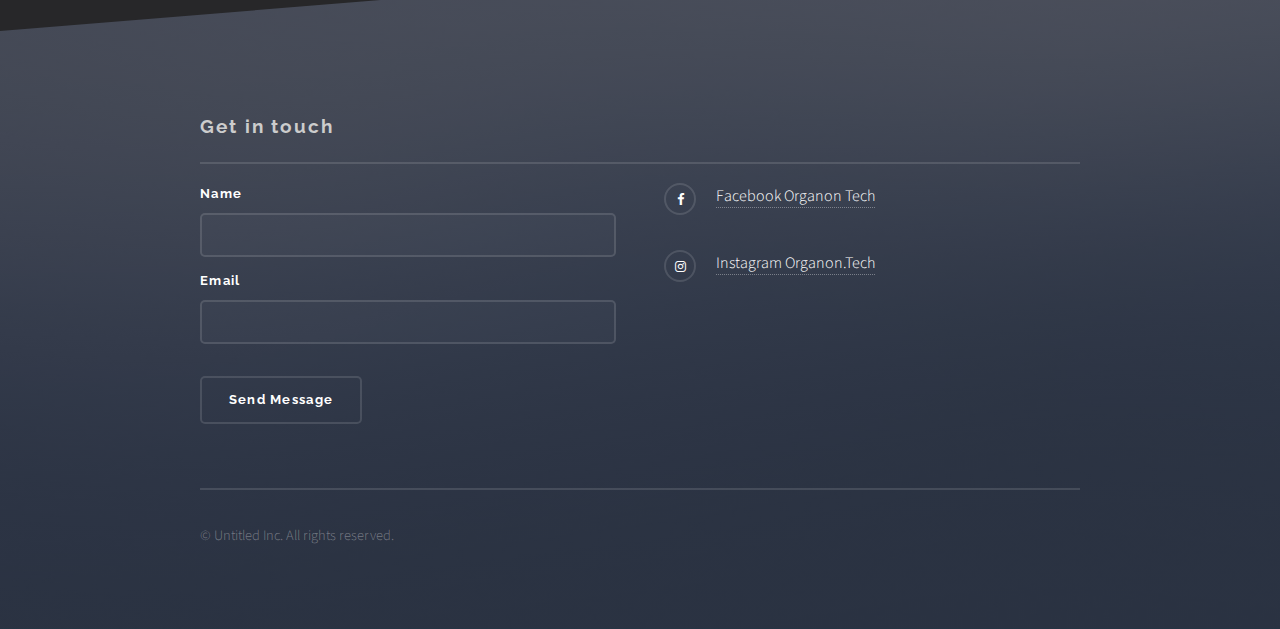
==== commit 2456923f: "atualizaçao-ultima" ====
--- a/index.html
+++ b/index.html
@@ -11,7 +11,7 @@
 
 		<!-- Page Wrapper -->
 			<div id="page-wrapper">
- 					<section style=" background-color: #00000096;">
+ 					<section style=" background-color: #00000096; padding-top: 0.3rem;">
                     <img src="images/simb-logo.png" style="margin-left: 3rem; object-fit: contain; width:50px;">
                     	
                          </section>       
@@ -33,8 +33,7 @@
 					<nav id="menu">
                    
 <div class="inner">
-       
-							<h2>Menu</h2>
+       					<h2>Menu</h2>
 							<ul class="links">
 								<li><a href="index.html">Home</a></li>
 								<li><a href="about.html">About</a></li>
@@ -46,13 +45,15 @@
 
 				<!-- Banner -->
 					<section id="banner" style="background-image:url(images/fundo.jpg); background-size: cover;">
-						<div class="inner">
-							<div class="logo" style="text-align:center;"><img src="images/logotipo.png" width="30%" style="object-fit: contain; padding-left:2rem ;"></div>
+						<div class="inner" style="text-align: center;">
+							<div class="logo" style="text-align:center; padding-bottom: 2rem;">
+                            <img src="images/logotipo.png" width="50%" style="object-fit: contain; padding-left:2rem;"></div>
 							<p>
 Organon is a software enterprise where you can find the most committed multidisciplinary team, capable of providing innovative solutions.</p>
 
 <p>We deliver exceptional products, going beyond our customers' expectations in terms of quality, service and value.
 </a></p>
+
 						</div>
 					</section>
 
@@ -68,7 +69,6 @@
 								    <h1>Smart Kiosk Bot</h1>
 										<h2 class="major">Microsoft</h2>
 										<a href="skb.html" class="special">Learn more</a>
-										
 								  </div>
 							  </div>
 							</section>
@@ -104,7 +104,7 @@
 										<h1>Pomar</h1>
 										<h2 class="major">LGP</h2>
 										
-										<a href="pomar.html" class="pomar.html">Learn more</a>
+										<p><a href="pomar.html" class="special">Learn more</a></p>
 								  </div>
 								</div>
 							</section>
@@ -112,37 +112,35 @@
 						<!-- Four -->
 							<section id="four" class="wrapper alt style1">
 								<div class="inner">
-									<h2 class="major">Vitae phasellus</h2>
-									<p>Cras mattis ante fermentum, malesuada neque vitae, eleifend erat. Phasellus non pulvinar erat. Fusce tincidunt, nisl eget mattis egestas, purus ipsum consequat orci, sit amet lobortis lorem lacus in tellus. Sed ac elementum arcu. Quisque placerat auctor laoreet.</p>
+									<h2 class="major">Organon Blog News</h2>
+									
 									<section class="features">
 										<article>
-											<a href="#" class="image"><img src="images/pic04.jpg" alt="" /></a>
-											<h3 class="major">Sed feugiat lorem</h3>
-											<p>Lorem ipsum dolor sit amet, consectetur adipiscing vehicula id nulla dignissim dapibus ultrices.</p>
-											<a href="#" class="special">Learn more</a>
+											<a href="#" class="image"><img src="blog/img/lpp-blog" alt="" /></a>
+											<h3 class="major">LGP Challenge</h3>
+											<p>The LGP Challenge is almost here, we are very excited to present our company and projects!</p>
+											<a href="blog/lgp-challenge.html" class="special">Learn more</a>
 										</article>
 										<article>
-											<a href="#" class="image"><img src="images/pic05.jpg" alt="" /></a>
-											<h3 class="major">Nisl placerat</h3>
-											<p>Lorem ipsum dolor sit amet, consectetur adipiscing vehicula id nulla dignissim dapibus ultrices.</p>
-											<a href="#" class="special">Learn more</a>
+											<a href="#" class="image"><img src="blog/img/aristotle-blog" alt="Risk Management" /></a>
+											<h3 class="major">What is Organon</h3>
+											<p>Have you ever heard the name Organon before? If your answer is yes, it was probably because ...</p>
+											<a href="blog/what-is-organon.html" class="special">Learn more</a>
 										</article>
 										<article>
-											<a href="#" class="image"><img src="images/pic06.jpg" alt="" /></a>
-											<h3 class="major">Ante fermentum</h3>
-											<p>Lorem ipsum dolor sit amet, consectetur adipiscing vehicula id nulla dignissim dapibus ultrices.</p>
-											<a href="#" class="special">Learn more</a>
+											<a href="#" class="image"><img src="blog/img/Risk-Management-blog"  alt="" /></a>
+											<h3 class="major">Risk Management 101</h3>
+											<p>Risk management might sound like a difficult task, but it is one that every software company should follow.</p>
+											<a href="blog/risk-management.html" class="special">Learn more</a>
 										</article>
 										<article>
-											<a href="#" class="image"><img src="images/pic07.jpg" alt="" /></a>
-											<h3 class="major">Fusce consequat</h3>
-											<p>Lorem ipsum dolor sit amet, consectetur adipiscing vehicula id nulla dignissim dapibus ultrices.</p>
-											<a href="#" class="special">Learn more</a>
+											<a href="#" class="image"><img src="blog/img/bot-blog" alt="" /></a>
+											<h3 class="major">Smart Kiosk Bot</h3>
+											<p>Consumers are continuously embracing technology and, nowadays, expect to be able to send...</p>
+											<a href="blog/smart-kiosk-bot.html" class="special">Learn more</a>
 										</article>
 									</section>
-									<ul class="actions">
-										<li><a href="#" class="button">Browse All</a></li>
-									</ul>
+									
 								</div>
 							</section>
 
@@ -152,7 +150,7 @@
 					<section id="footer">
 						<div class="inner">
 							<h2 class="major">Get in touch</h2>
-						  <form method="post" action="#">
+						  <form method="post" action="mailto:someone@example.com">
 								<div class="field">
 									<label for="name">Name</label>
 									<input type="text" name="name" id="name" />
@@ -161,17 +159,17 @@
 									<label for="email">Email</label>
 									<input type="email" name="email" id="email" />
 								</div>
-								<div class="field">
+								<!--<div class="field">
 									<label for="message">Message</label>
 									<textarea name="message" id="message" rows="4"></textarea>
-								</div>
+								</div>-->
 								<ul class="actions">
 									<li><input type="submit" value="Send Message" /></li>
 								</ul>
 							</form>
 							<ul class="contact">
 							  <li class="fa-facebook"><a href="https://www.facebook.com/Organon.Tech/">Facebook Organon Tech</a></li>
-								<li class="fa-instagram"><a href="https://www.instagram.com/organon.tech/">instagram.com/untitled-tld</a></li>
+								<li class="fa-instagram"><a href="https://www.instagram.com/organon.tech/">Instagram Organon.Tech</a></li>
 							</ul>
 							<ul class="copyright">
 							  <li>&copy; Untitled Inc. All rights reserved.</li>
--- a/assets/css/main.css
+++ b/assets/css/main.css
@@ -1639,8 +1639,7 @@
 	}
 
 	body {
-		background-color: #2e3141;
-		background-image: linear-gradient(to top, rgba(46, 49, 65, 0.8), rgba(46, 49, 65, 0.8)), url("../../images/bg.jpg");
+		background-color: #222224;
 		background-size: auto, cover;
 		background-attachment: fixed, fixed;
 		background-position: center, center;
@@ -1791,6 +1790,8 @@
 		margin: 0 0 1em 0;
 	
 	}
+	
+	h1{font-size: 25px;}
 
 		h1 a, h2 a, h3 a, h4 a, h5 a, h6 a {
 			color: inherit;
@@ -1808,6 +1809,10 @@
 
 	h2 {
 		font-size: 1.2em;
+	}
+
+	h2.major {
+		color:#CCC;
 	}
 
 	h3 {
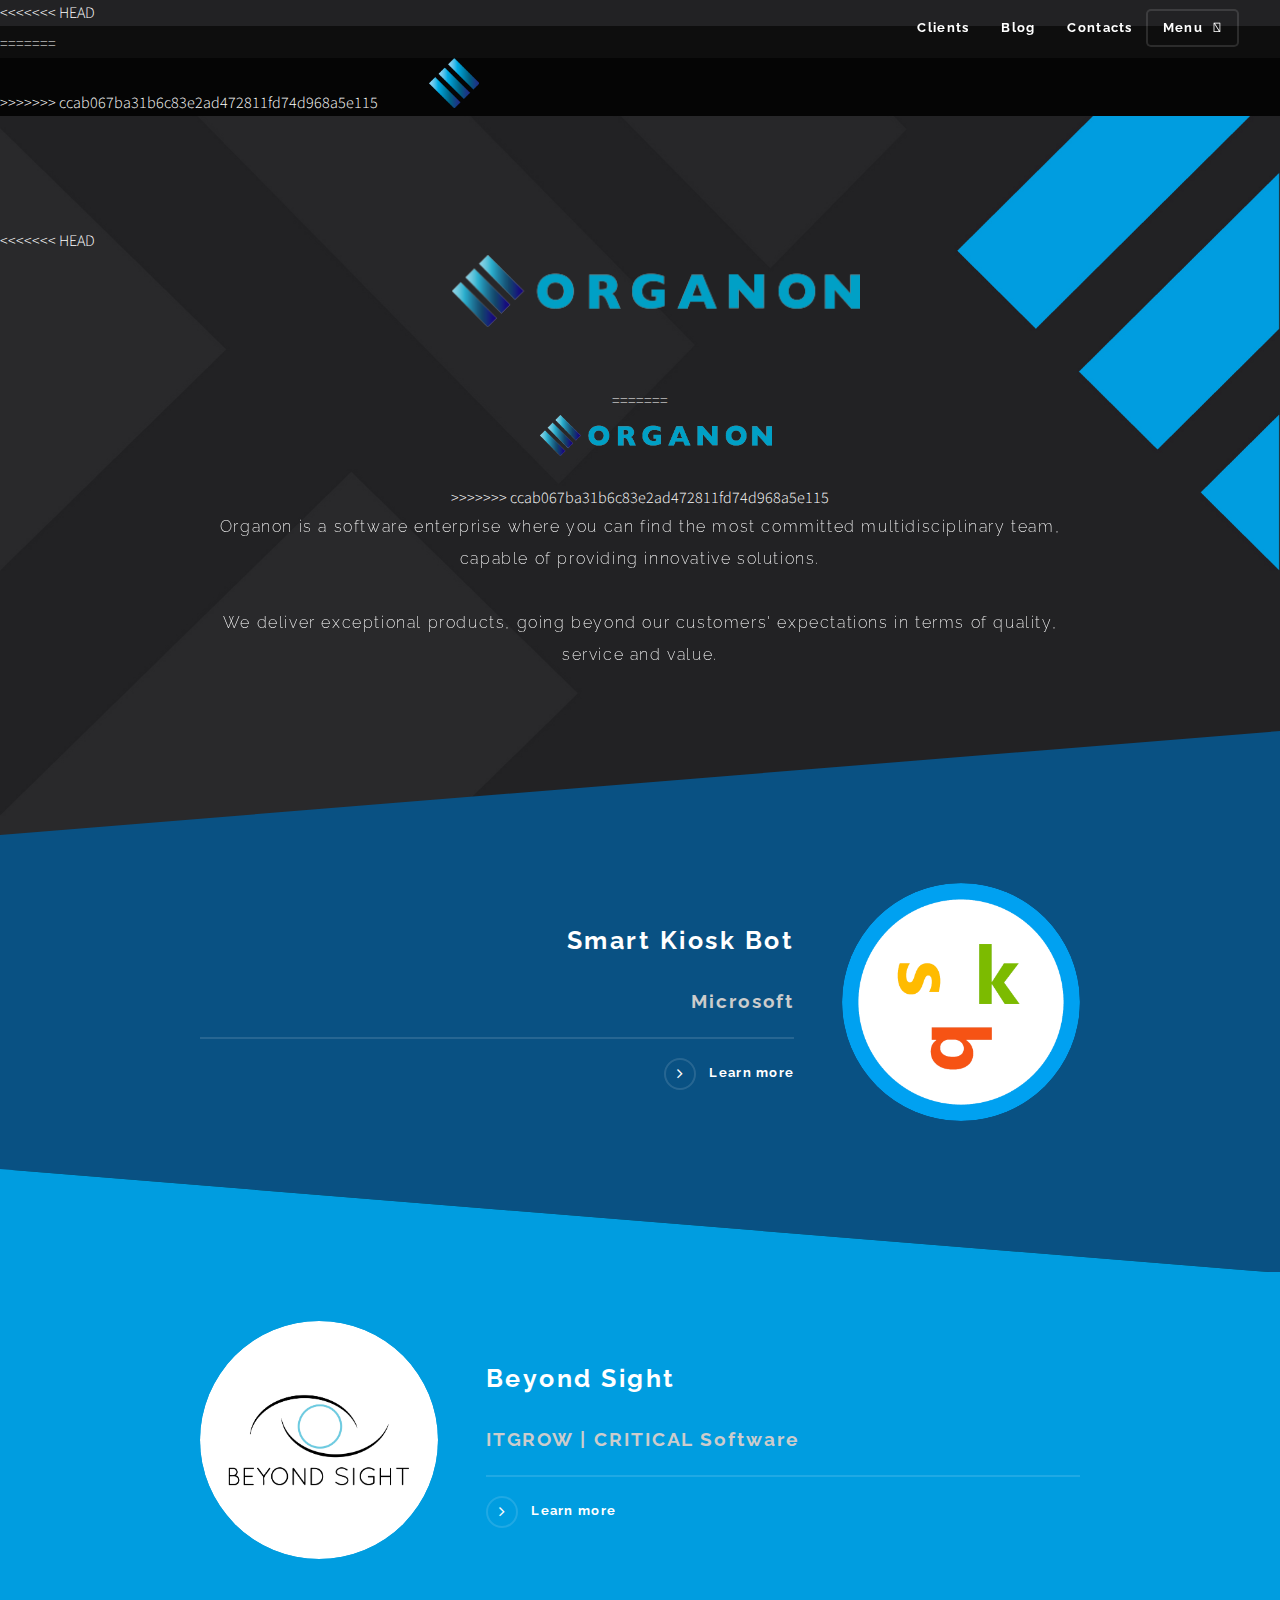
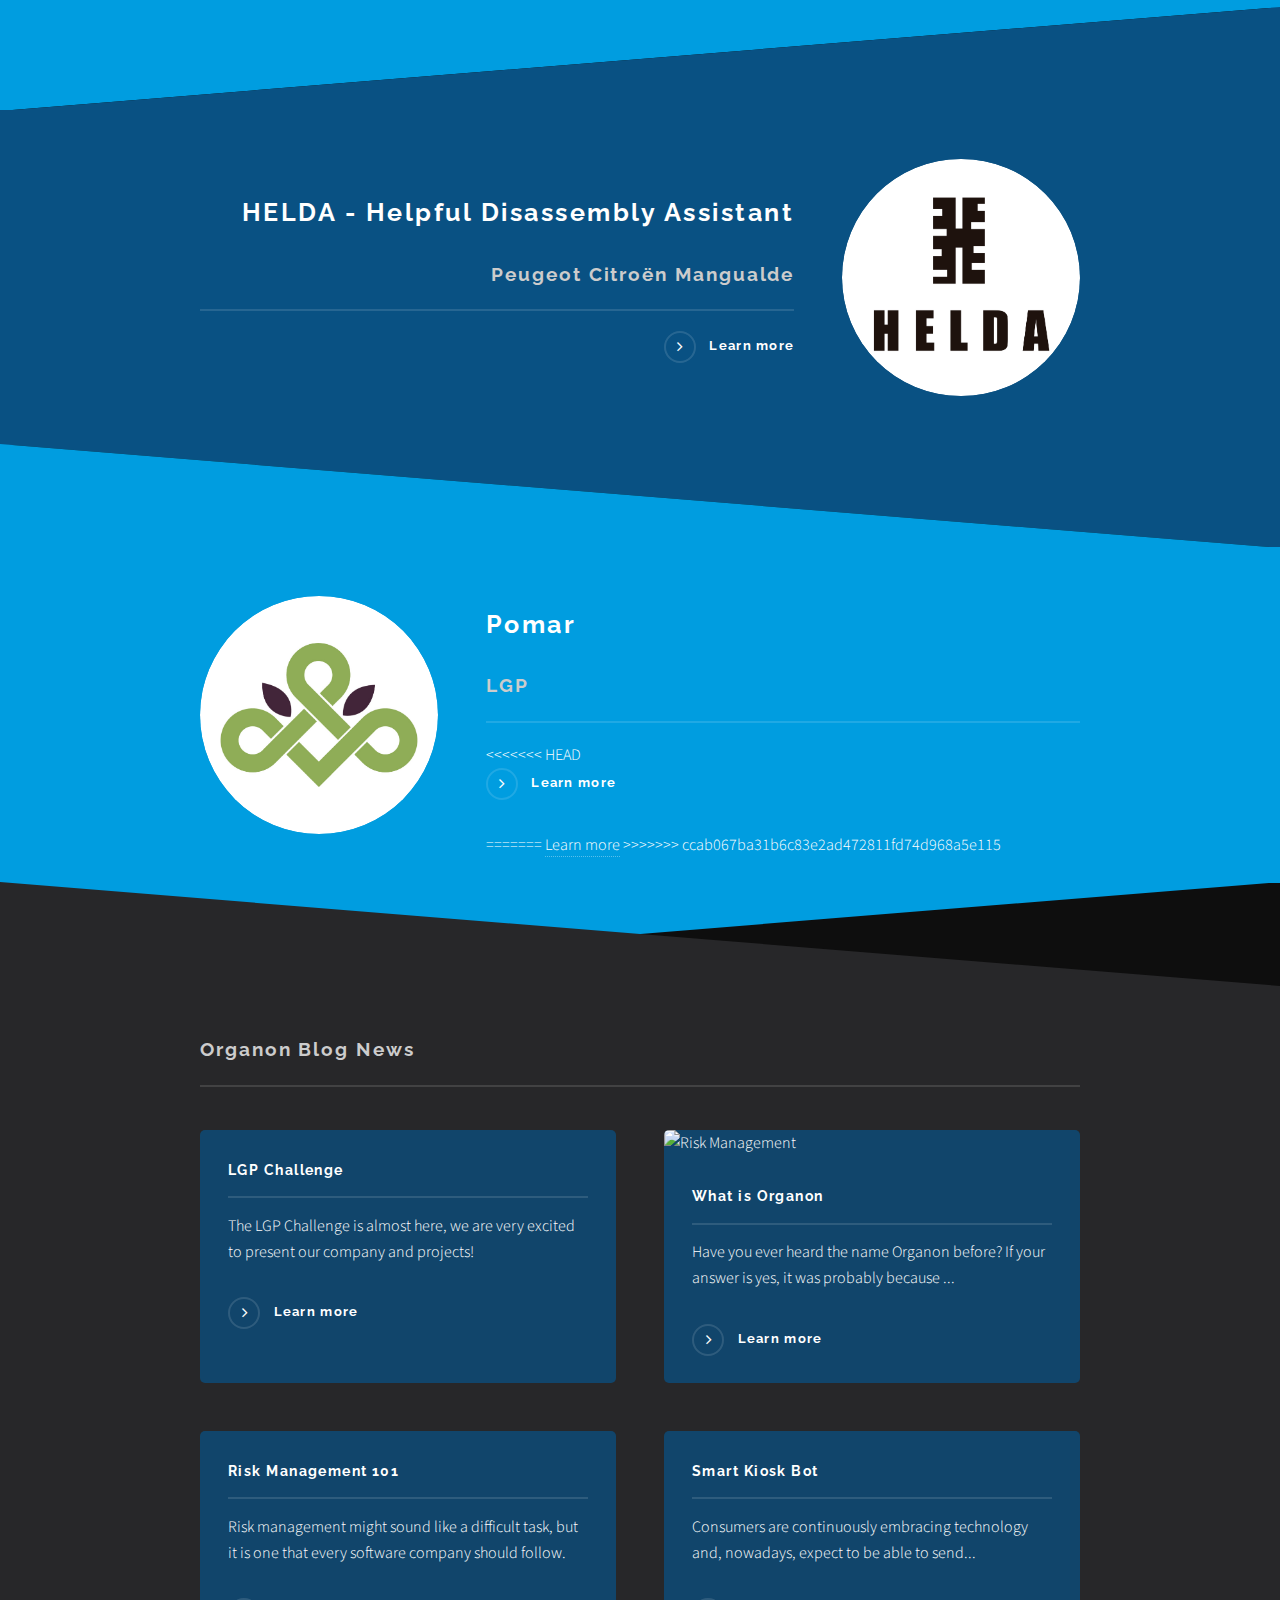
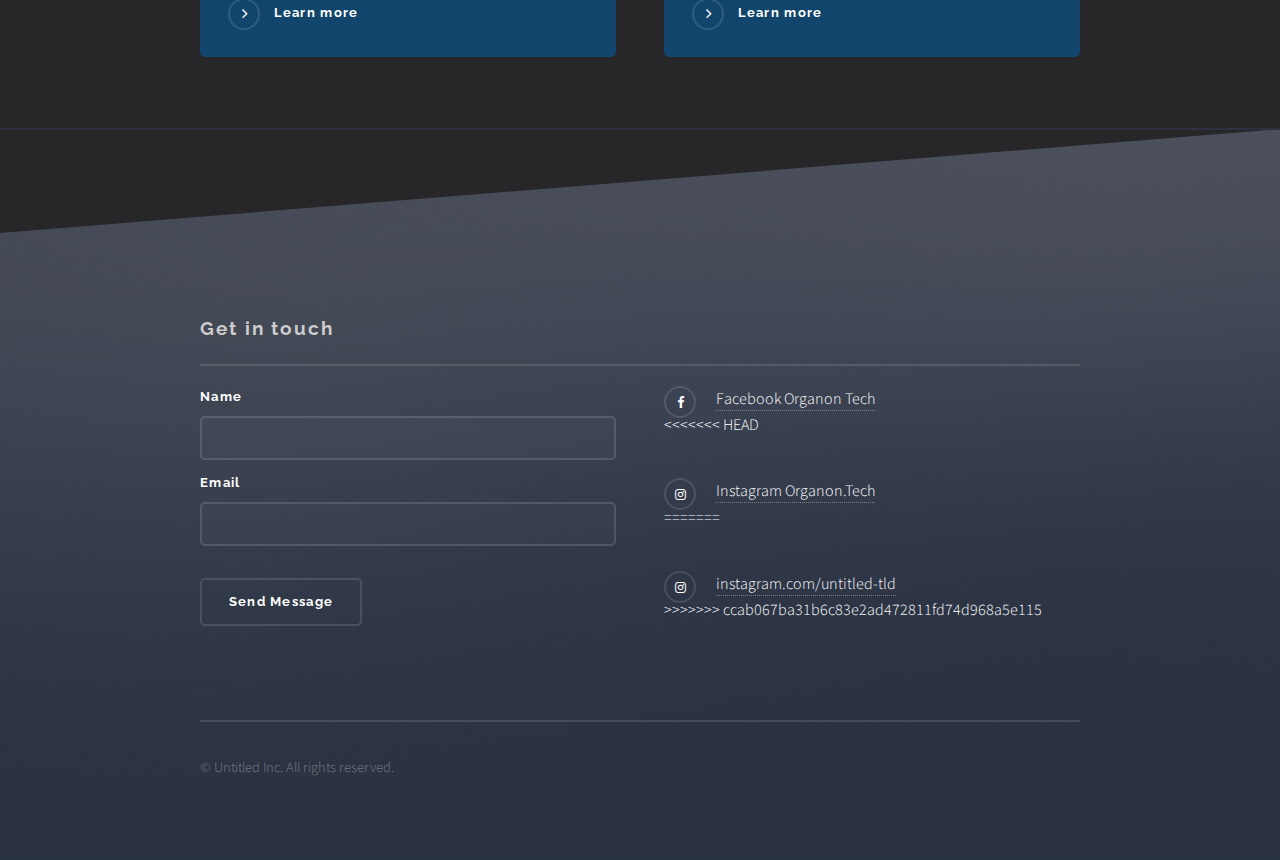
==== commit 778efbf6: "Merge branch 'master' of https://github.com/SoraiaSilva/final-organon" ====
--- a/index.html
+++ b/index.html
@@ -11,7 +11,11 @@
 
 		<!-- Page Wrapper -->
 			<div id="page-wrapper">
+<<<<<<< HEAD
  					<section style=" background-color: #00000096; padding-top: 0.3rem;">
+=======
+ 					<section style=" background-color: #00000096;">
+>>>>>>> ccab067ba31b6c83e2ad472811fd74d968a5e115
                     <img src="images/simb-logo.png" style="margin-left: 3rem; object-fit: contain; width:50px;">
                     	
                          </section>       
@@ -45,9 +49,14 @@
 
 				<!-- Banner -->
 					<section id="banner" style="background-image:url(images/fundo.jpg); background-size: cover;">
+<<<<<<< HEAD
 						<div class="inner" style="text-align: center;">
 							<div class="logo" style="text-align:center; padding-bottom: 2rem;">
                             <img src="images/logotipo.png" width="50%" style="object-fit: contain; padding-left:2rem;"></div>
+=======
+						<div class="inner">
+							<div class="logo" style="text-align:center;"><img src="images/logotipo.png" width="30%" style="object-fit: contain; padding-left:2rem ;"></div>
+>>>>>>> ccab067ba31b6c83e2ad472811fd74d968a5e115
 							<p>
 Organon is a software enterprise where you can find the most committed multidisciplinary team, capable of providing innovative solutions.</p>
 
@@ -104,7 +113,11 @@
 										<h1>Pomar</h1>
 										<h2 class="major">LGP</h2>
 										
+<<<<<<< HEAD
 										<p><a href="pomar.html" class="special">Learn more</a></p>
+=======
+										<a href="pomar.html" class="pomar.html">Learn more</a>
+>>>>>>> ccab067ba31b6c83e2ad472811fd74d968a5e115
 								  </div>
 								</div>
 							</section>
@@ -169,7 +182,11 @@
 							</form>
 							<ul class="contact">
 							  <li class="fa-facebook"><a href="https://www.facebook.com/Organon.Tech/">Facebook Organon Tech</a></li>
+<<<<<<< HEAD
 								<li class="fa-instagram"><a href="https://www.instagram.com/organon.tech/">Instagram Organon.Tech</a></li>
+=======
+								<li class="fa-instagram"><a href="https://www.instagram.com/organon.tech/">instagram.com/untitled-tld</a></li>
+>>>>>>> ccab067ba31b6c83e2ad472811fd74d968a5e115
 							</ul>
 							<ul class="copyright">
 							  <li>&copy; Untitled Inc. All rights reserved.</li>
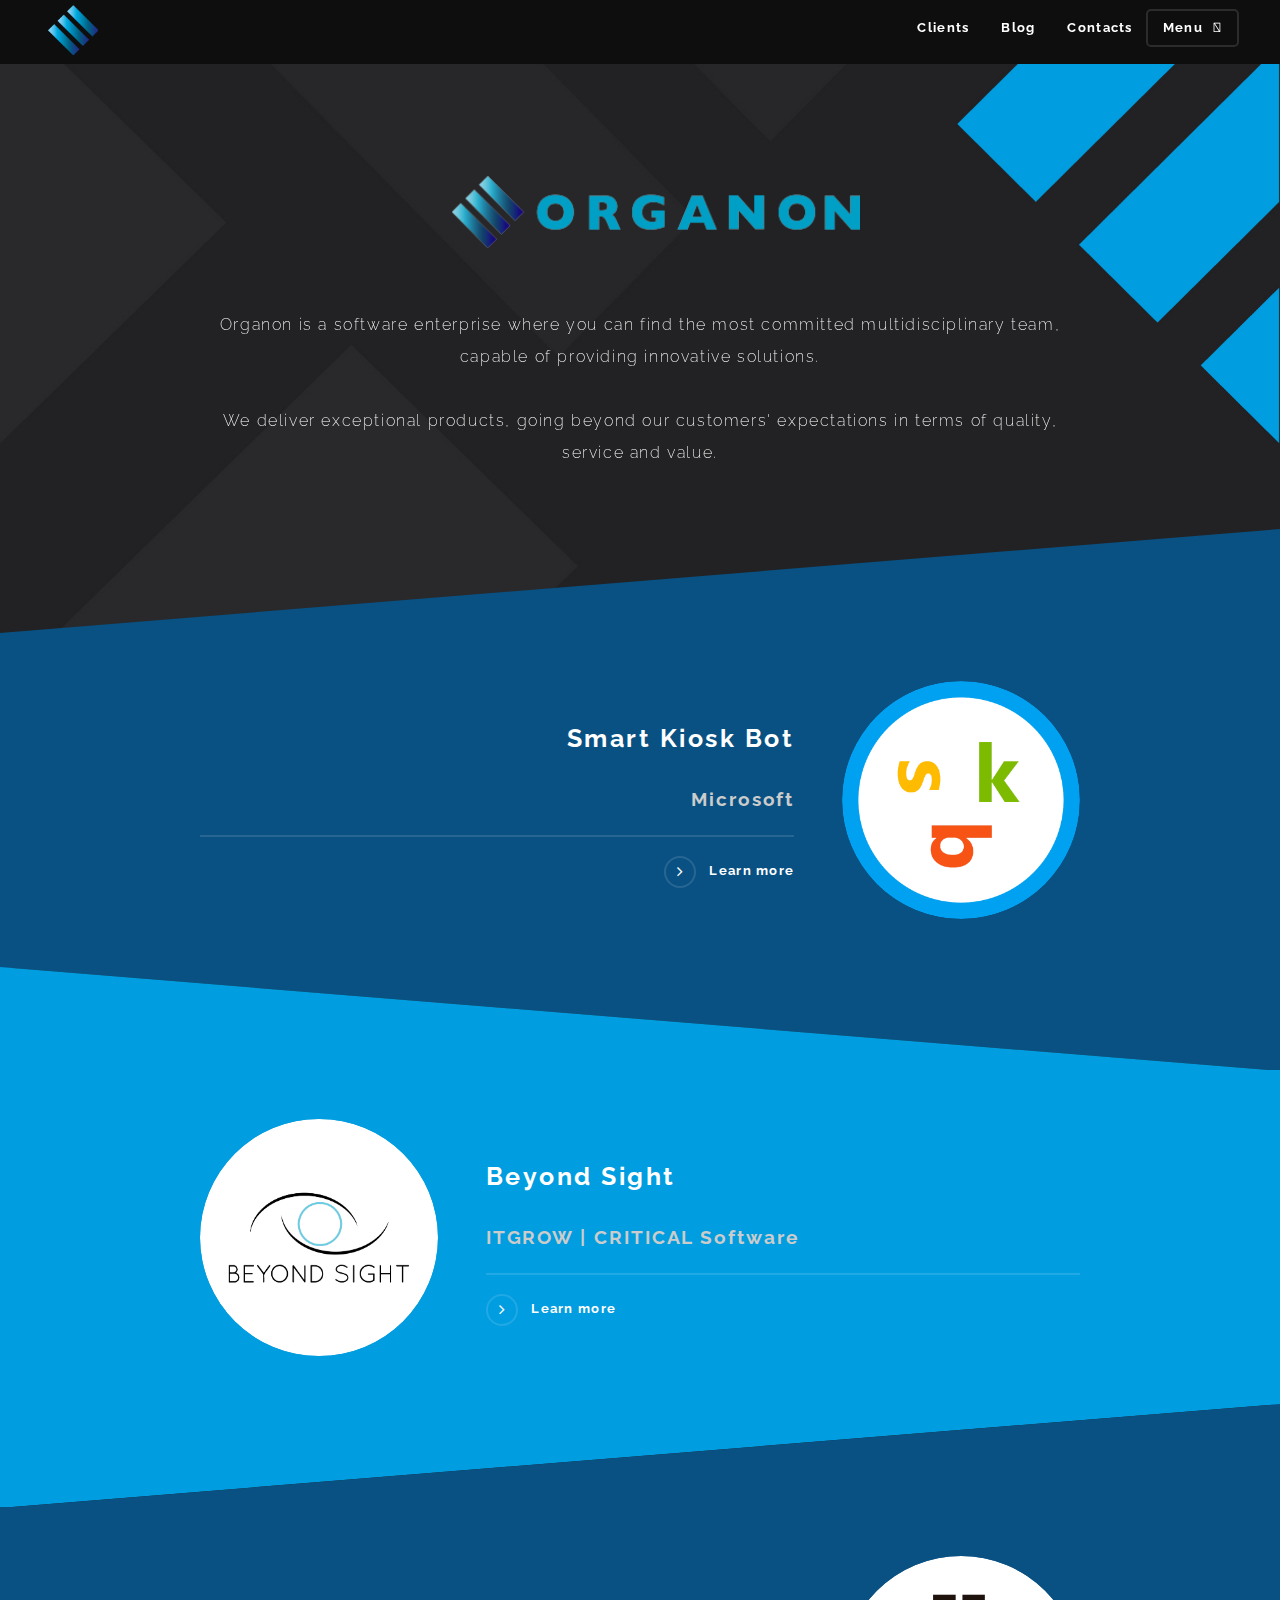
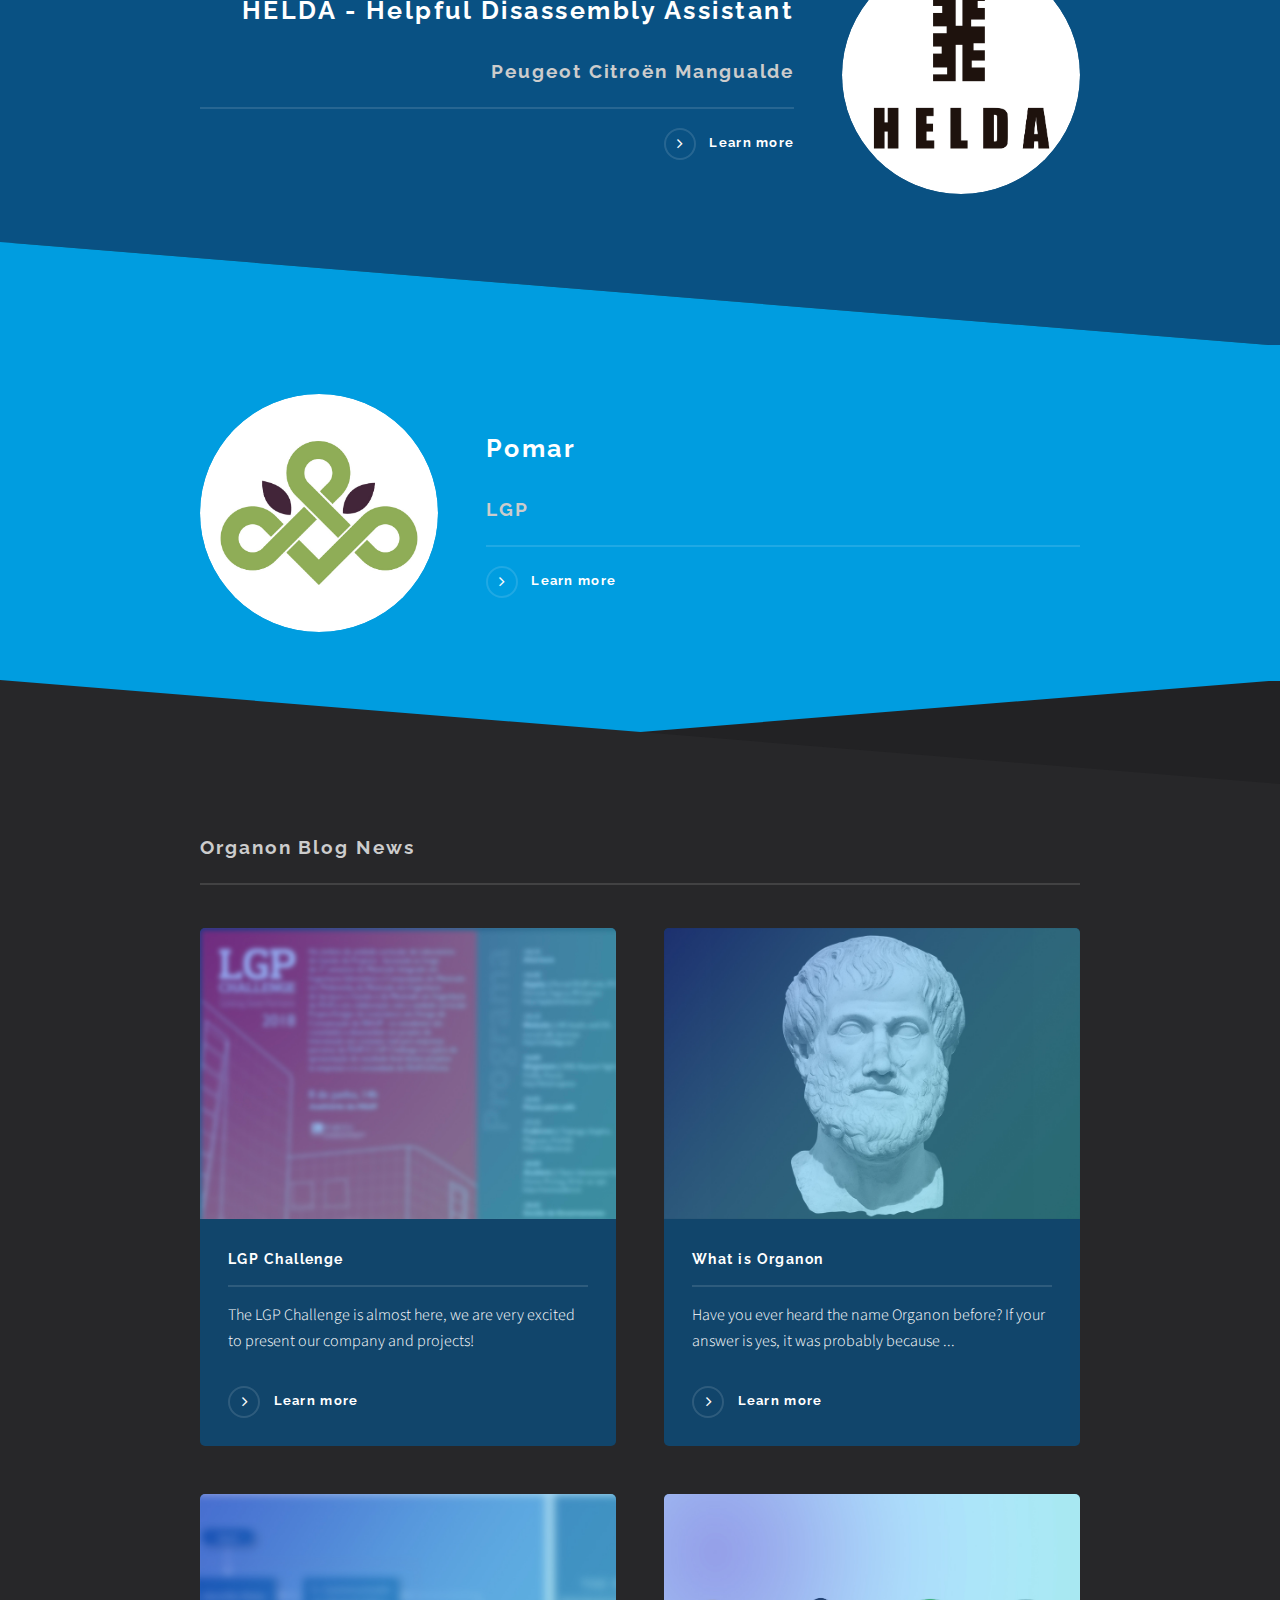
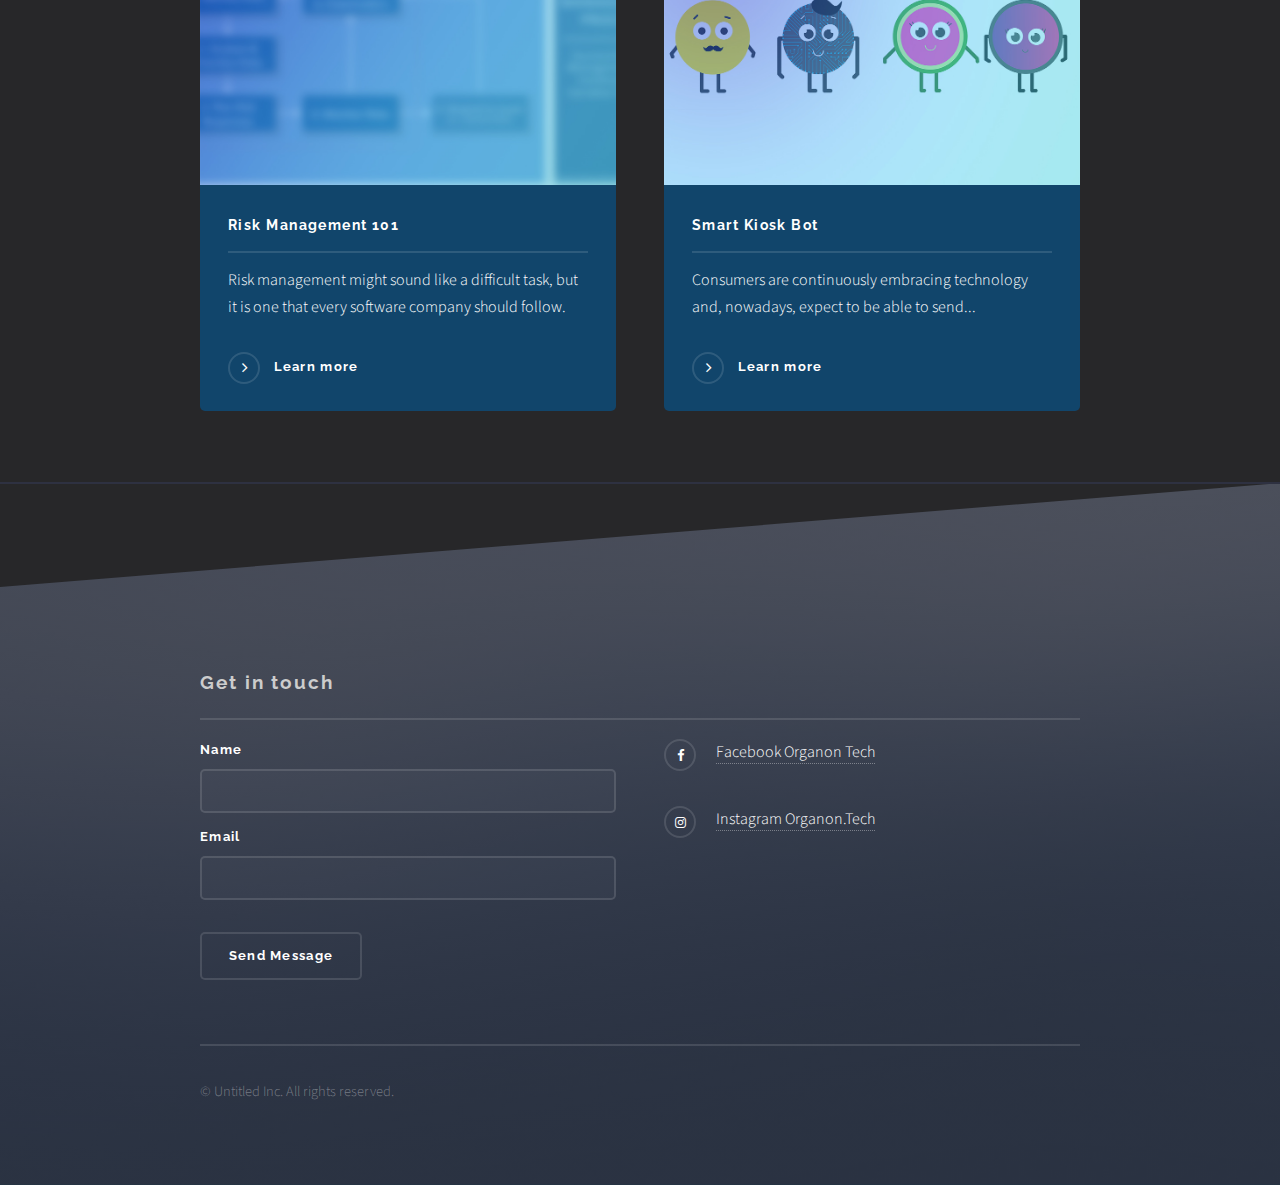
==== commit 58b1a97a: "Atual-final" ====
--- a/index.html
+++ b/index.html
@@ -11,11 +11,7 @@
 
 		<!-- Page Wrapper -->
 			<div id="page-wrapper">
-<<<<<<< HEAD
  					<section style=" background-color: #00000096; padding-top: 0.3rem;">
-=======
- 					<section style=" background-color: #00000096;">
->>>>>>> ccab067ba31b6c83e2ad472811fd74d968a5e115
                     <img src="images/simb-logo.png" style="margin-left: 3rem; object-fit: contain; width:50px;">
                     	
                          </section>       
@@ -49,14 +45,9 @@
 
 				<!-- Banner -->
 					<section id="banner" style="background-image:url(images/fundo.jpg); background-size: cover;">
-<<<<<<< HEAD
 						<div class="inner" style="text-align: center;">
 							<div class="logo" style="text-align:center; padding-bottom: 2rem;">
                             <img src="images/logotipo.png" width="50%" style="object-fit: contain; padding-left:2rem;"></div>
-=======
-						<div class="inner">
-							<div class="logo" style="text-align:center;"><img src="images/logotipo.png" width="30%" style="object-fit: contain; padding-left:2rem ;"></div>
->>>>>>> ccab067ba31b6c83e2ad472811fd74d968a5e115
 							<p>
 Organon is a software enterprise where you can find the most committed multidisciplinary team, capable of providing innovative solutions.</p>
 
@@ -101,7 +92,7 @@
 									<div class="content">
 										<h1>HELDA - Helpful Disassembly Assistant </h1>
 										<h2 class="major">Peugeot Citroën Mangualde</h2>
-										<p><a href="helda" class="special">Learn more</a>									    </p>
+										<p><a href="helda.html" class="special">Learn more</a>									    </p>
 									</div>
 								</div>
 							</section>
@@ -113,11 +104,7 @@
 										<h1>Pomar</h1>
 										<h2 class="major">LGP</h2>
 										
-<<<<<<< HEAD
 										<p><a href="pomar.html" class="special">Learn more</a></p>
-=======
-										<a href="pomar.html" class="pomar.html">Learn more</a>
->>>>>>> ccab067ba31b6c83e2ad472811fd74d968a5e115
 								  </div>
 								</div>
 							</section>
@@ -129,25 +116,25 @@
 									
 									<section class="features">
 										<article>
-											<a href="#" class="image"><img src="blog/img/lpp-blog" alt="" /></a>
+											<a href="#" class="image"><img src="blog/img/lpp-blog.jpg" alt="" /></a>
 											<h3 class="major">LGP Challenge</h3>
 											<p>The LGP Challenge is almost here, we are very excited to present our company and projects!</p>
 											<a href="blog/lgp-challenge.html" class="special">Learn more</a>
 										</article>
 										<article>
-											<a href="#" class="image"><img src="blog/img/aristotle-blog" alt="Risk Management" /></a>
+											<a href="#" class="image"><img src="blog/img/aristotle-blog.jpg" alt="Risk Management" /></a>
 											<h3 class="major">What is Organon</h3>
 											<p>Have you ever heard the name Organon before? If your answer is yes, it was probably because ...</p>
 											<a href="blog/what-is-organon.html" class="special">Learn more</a>
 										</article>
 										<article>
-											<a href="#" class="image"><img src="blog/img/Risk-Management-blog"  alt="" /></a>
+											<a href="#" class="image"><img src="blog/img/Risk-Management-blog.jpg"  alt="" /></a>
 											<h3 class="major">Risk Management 101</h3>
 											<p>Risk management might sound like a difficult task, but it is one that every software company should follow.</p>
 											<a href="blog/risk-management.html" class="special">Learn more</a>
 										</article>
 										<article>
-											<a href="#" class="image"><img src="blog/img/bot-blog" alt="" /></a>
+											<a href="#" class="image"><img src="blog/img/bot-blog.jpg" alt="" /></a>
 											<h3 class="major">Smart Kiosk Bot</h3>
 											<p>Consumers are continuously embracing technology and, nowadays, expect to be able to send...</p>
 											<a href="blog/smart-kiosk-bot.html" class="special">Learn more</a>
@@ -182,11 +169,7 @@
 							</form>
 							<ul class="contact">
 							  <li class="fa-facebook"><a href="https://www.facebook.com/Organon.Tech/">Facebook Organon Tech</a></li>
-<<<<<<< HEAD
 								<li class="fa-instagram"><a href="https://www.instagram.com/organon.tech/">Instagram Organon.Tech</a></li>
-=======
-								<li class="fa-instagram"><a href="https://www.instagram.com/organon.tech/">instagram.com/untitled-tld</a></li>
->>>>>>> ccab067ba31b6c83e2ad472811fd74d968a5e115
 							</ul>
 							<ul class="copyright">
 							  <li>&copy; Untitled Inc. All rights reserved.</li>
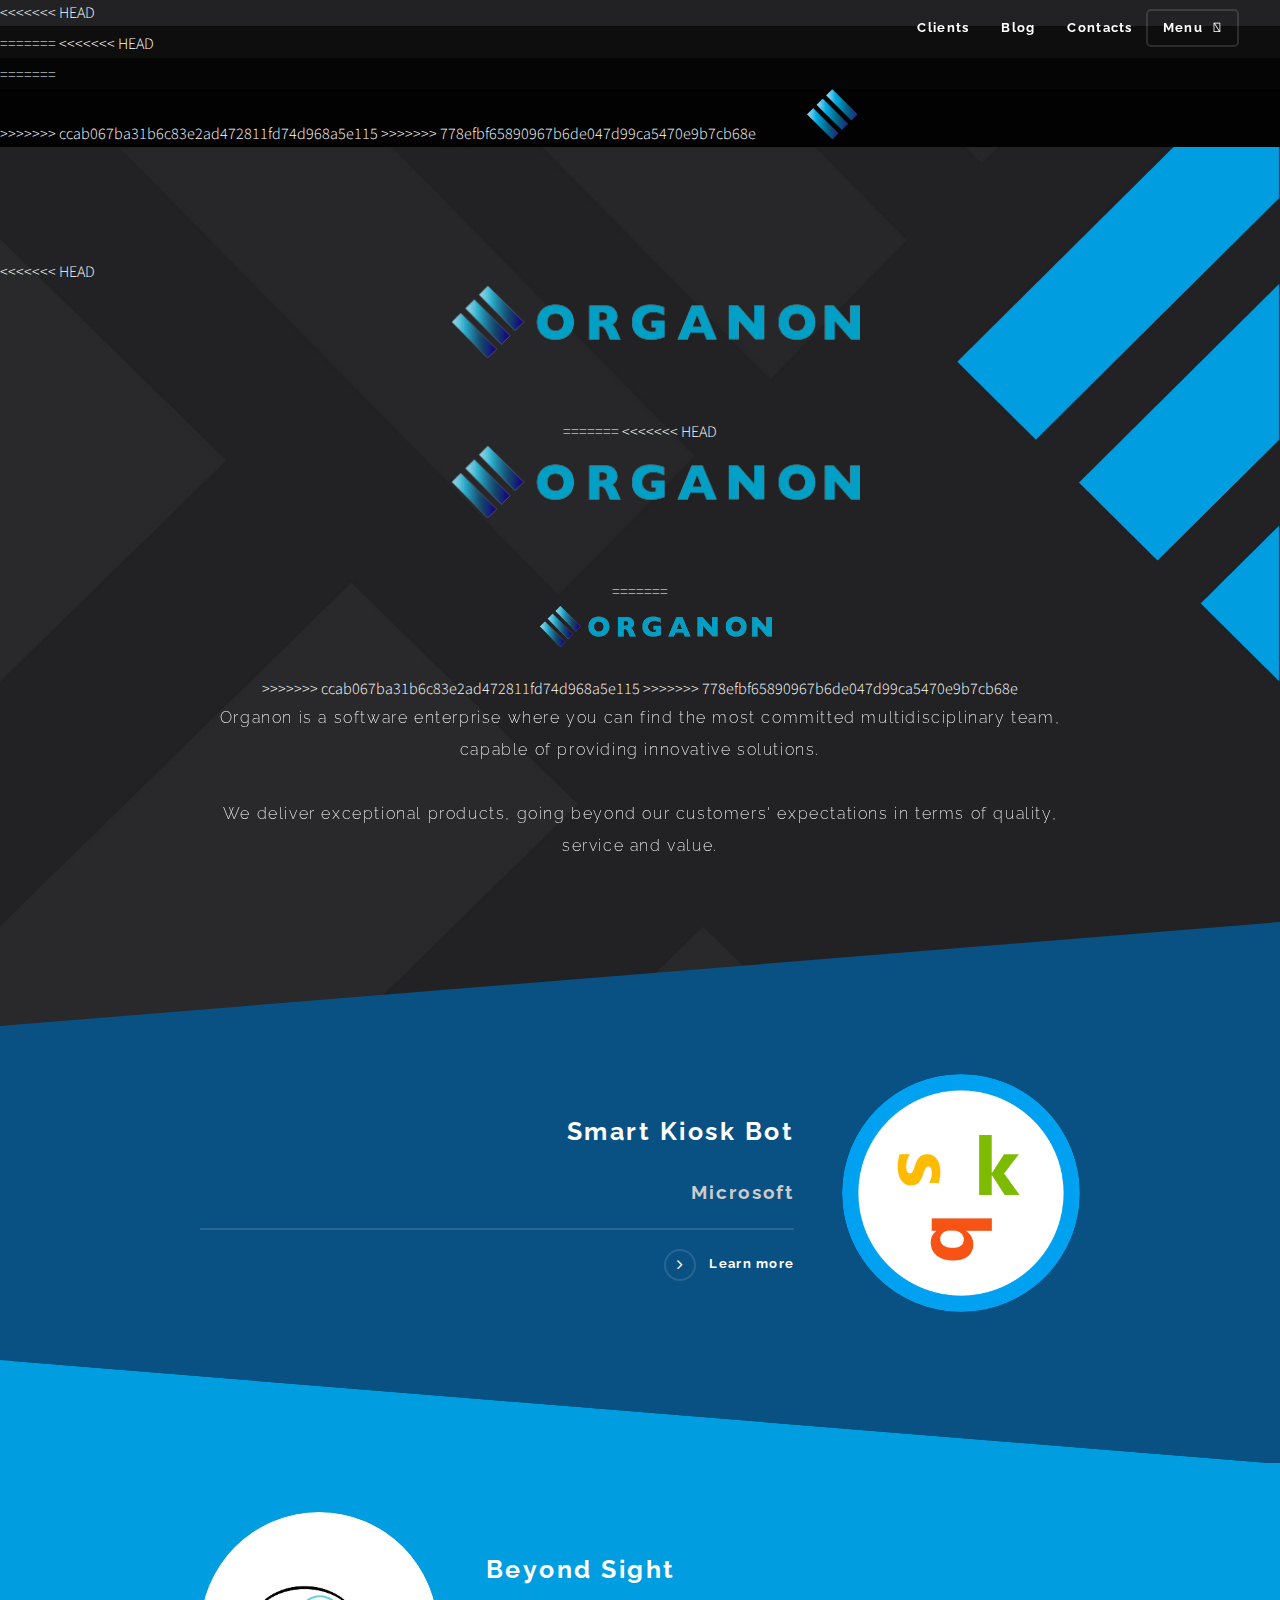
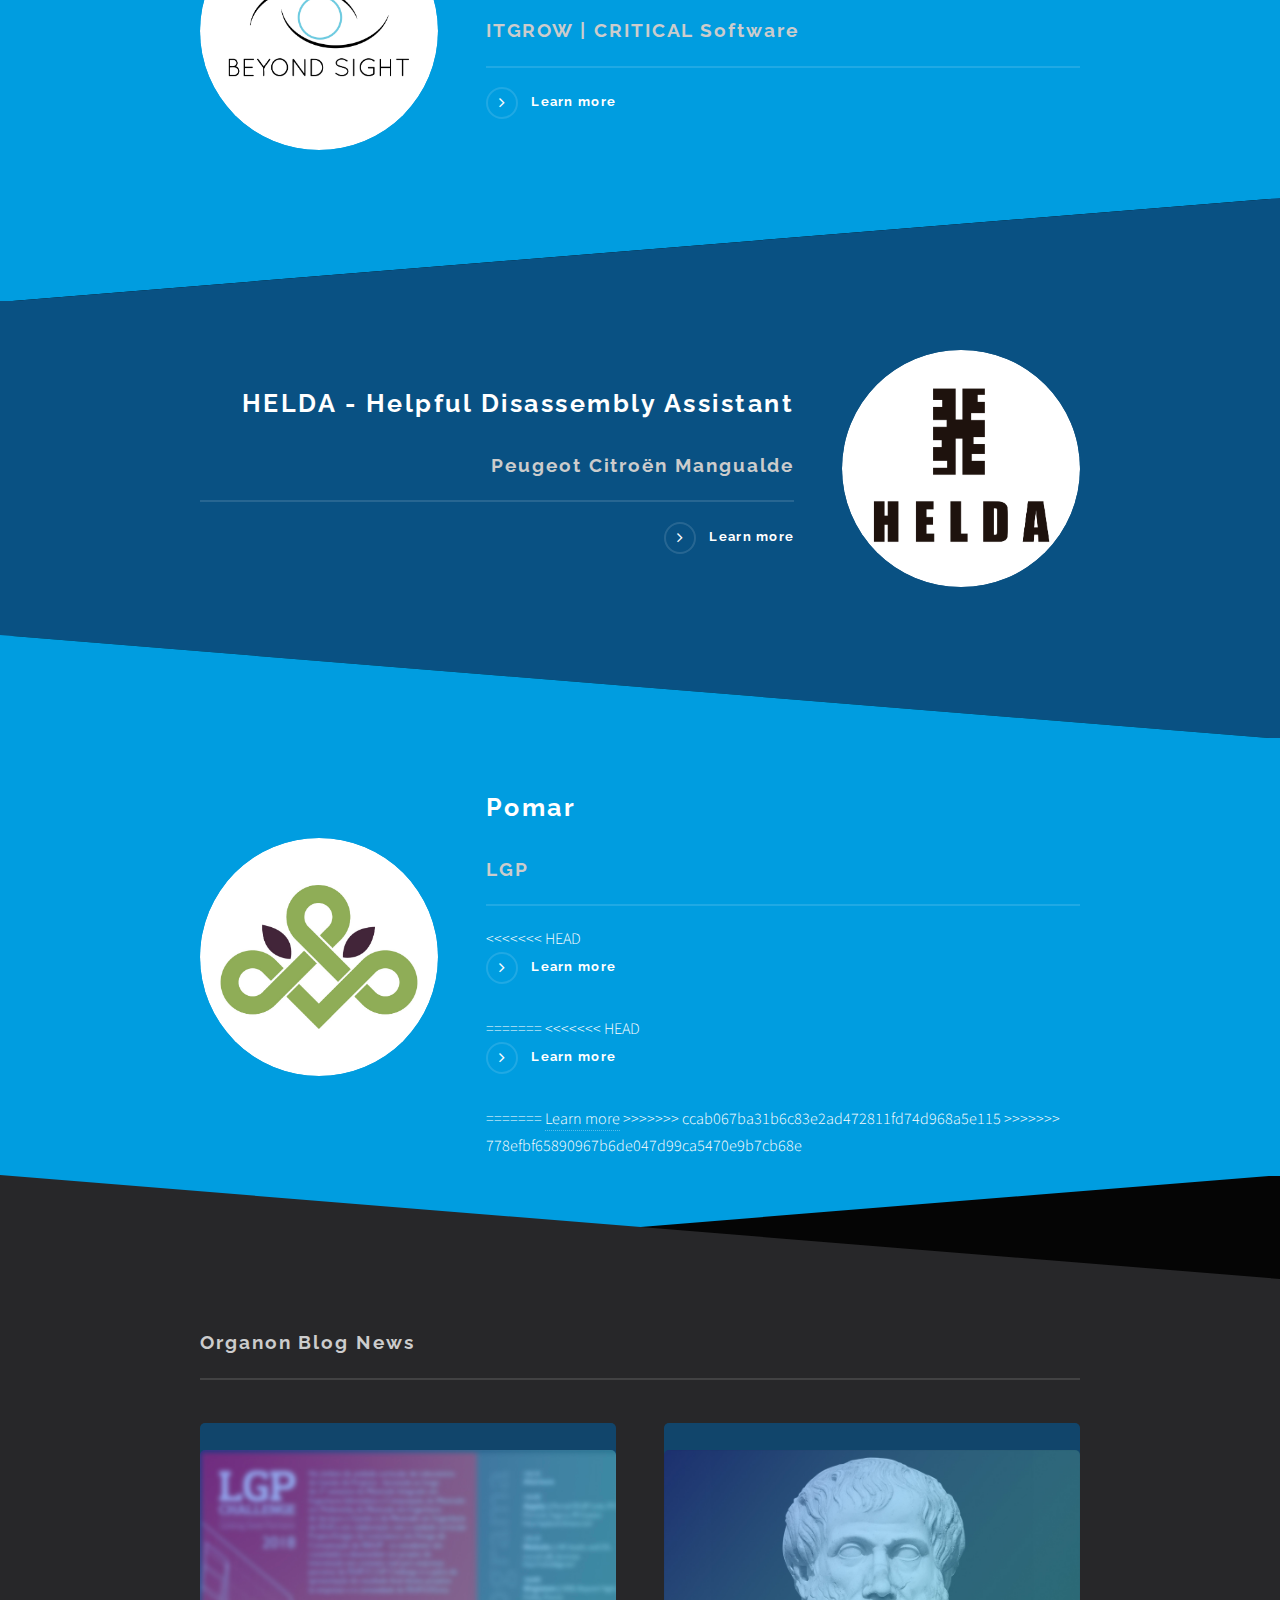
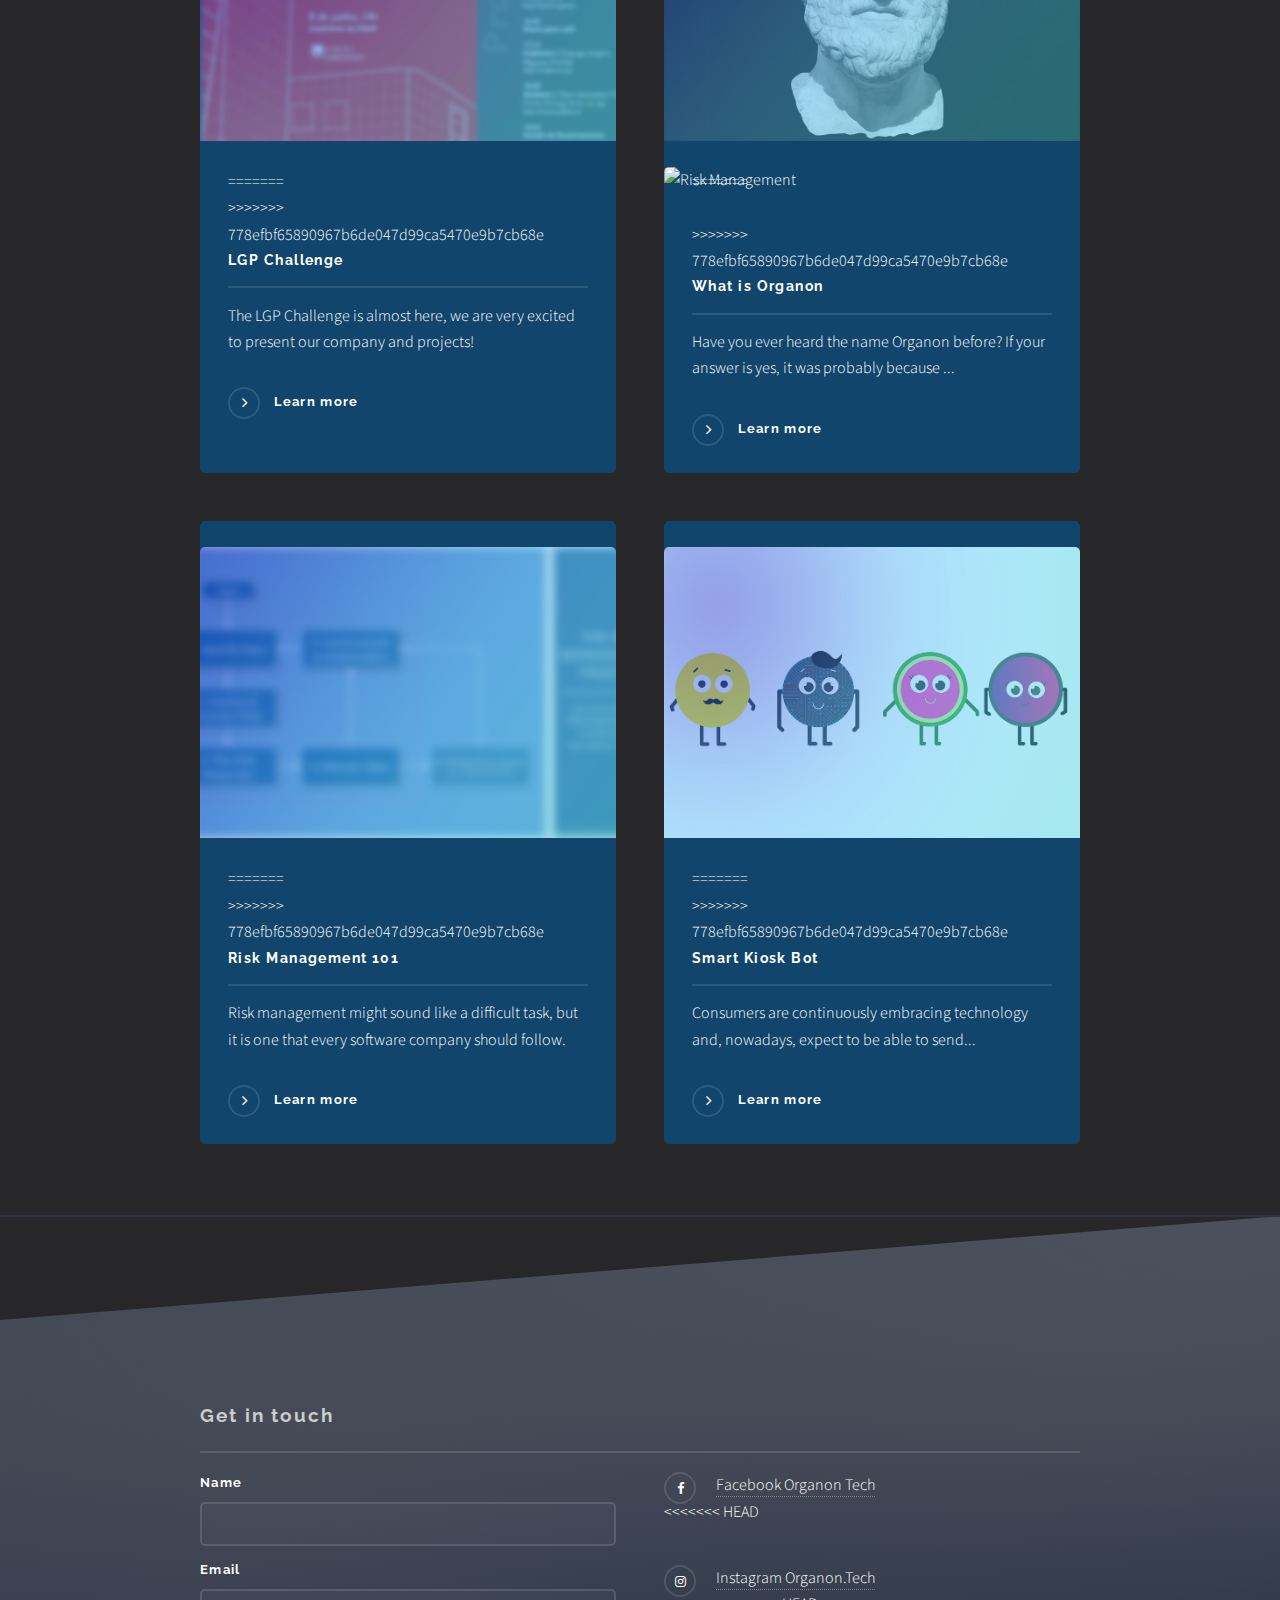
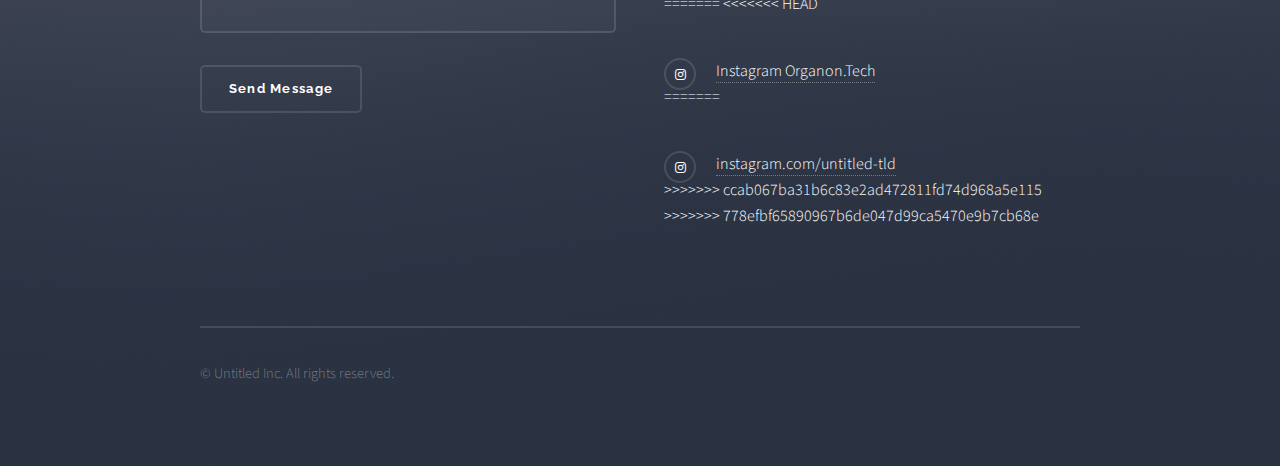
==== commit 62dd0755: "Merge branch 'master' of https://github.com/SoraiaSilva/final-organon" ====
--- a/index.html
+++ b/index.html
@@ -11,7 +11,15 @@
 
 		<!-- Page Wrapper -->
 			<div id="page-wrapper">
+<<<<<<< HEAD
  					<section style=" background-color: #00000096; padding-top: 0.3rem;">
+=======
+<<<<<<< HEAD
+ 					<section style=" background-color: #00000096; padding-top: 0.3rem;">
+=======
+ 					<section style=" background-color: #00000096;">
+>>>>>>> ccab067ba31b6c83e2ad472811fd74d968a5e115
+>>>>>>> 778efbf65890967b6de047d99ca5470e9b7cb68e
                     <img src="images/simb-logo.png" style="margin-left: 3rem; object-fit: contain; width:50px;">
                     	
                          </section>       
@@ -45,9 +53,20 @@
 
 				<!-- Banner -->
 					<section id="banner" style="background-image:url(images/fundo.jpg); background-size: cover;">
+<<<<<<< HEAD
 						<div class="inner" style="text-align: center;">
 							<div class="logo" style="text-align:center; padding-bottom: 2rem;">
                             <img src="images/logotipo.png" width="50%" style="object-fit: contain; padding-left:2rem;"></div>
+=======
+<<<<<<< HEAD
+						<div class="inner" style="text-align: center;">
+							<div class="logo" style="text-align:center; padding-bottom: 2rem;">
+                            <img src="images/logotipo.png" width="50%" style="object-fit: contain; padding-left:2rem;"></div>
+=======
+						<div class="inner">
+							<div class="logo" style="text-align:center;"><img src="images/logotipo.png" width="30%" style="object-fit: contain; padding-left:2rem ;"></div>
+>>>>>>> ccab067ba31b6c83e2ad472811fd74d968a5e115
+>>>>>>> 778efbf65890967b6de047d99ca5470e9b7cb68e
 							<p>
 Organon is a software enterprise where you can find the most committed multidisciplinary team, capable of providing innovative solutions.</p>
 
@@ -104,7 +123,15 @@
 										<h1>Pomar</h1>
 										<h2 class="major">LGP</h2>
 										
+<<<<<<< HEAD
 										<p><a href="pomar.html" class="special">Learn more</a></p>
+=======
+<<<<<<< HEAD
+										<p><a href="pomar.html" class="special">Learn more</a></p>
+=======
+										<a href="pomar.html" class="pomar.html">Learn more</a>
+>>>>>>> ccab067ba31b6c83e2ad472811fd74d968a5e115
+>>>>>>> 778efbf65890967b6de047d99ca5470e9b7cb68e
 								  </div>
 								</div>
 							</section>
@@ -116,25 +143,41 @@
 									
 									<section class="features">
 										<article>
+<<<<<<< HEAD
 											<a href="#" class="image"><img src="blog/img/lpp-blog.jpg" alt="" /></a>
+=======
+											<a href="#" class="image"><img src="blog/img/lpp-blog" alt="" /></a>
+>>>>>>> 778efbf65890967b6de047d99ca5470e9b7cb68e
 											<h3 class="major">LGP Challenge</h3>
 											<p>The LGP Challenge is almost here, we are very excited to present our company and projects!</p>
 											<a href="blog/lgp-challenge.html" class="special">Learn more</a>
 										</article>
 										<article>
+<<<<<<< HEAD
 											<a href="#" class="image"><img src="blog/img/aristotle-blog.jpg" alt="Risk Management" /></a>
+=======
+											<a href="#" class="image"><img src="blog/img/aristotle-blog" alt="Risk Management" /></a>
+>>>>>>> 778efbf65890967b6de047d99ca5470e9b7cb68e
 											<h3 class="major">What is Organon</h3>
 											<p>Have you ever heard the name Organon before? If your answer is yes, it was probably because ...</p>
 											<a href="blog/what-is-organon.html" class="special">Learn more</a>
 										</article>
 										<article>
+<<<<<<< HEAD
 											<a href="#" class="image"><img src="blog/img/Risk-Management-blog.jpg"  alt="" /></a>
+=======
+											<a href="#" class="image"><img src="blog/img/Risk-Management-blog"  alt="" /></a>
+>>>>>>> 778efbf65890967b6de047d99ca5470e9b7cb68e
 											<h3 class="major">Risk Management 101</h3>
 											<p>Risk management might sound like a difficult task, but it is one that every software company should follow.</p>
 											<a href="blog/risk-management.html" class="special">Learn more</a>
 										</article>
 										<article>
+<<<<<<< HEAD
 											<a href="#" class="image"><img src="blog/img/bot-blog.jpg" alt="" /></a>
+=======
+											<a href="#" class="image"><img src="blog/img/bot-blog" alt="" /></a>
+>>>>>>> 778efbf65890967b6de047d99ca5470e9b7cb68e
 											<h3 class="major">Smart Kiosk Bot</h3>
 											<p>Consumers are continuously embracing technology and, nowadays, expect to be able to send...</p>
 											<a href="blog/smart-kiosk-bot.html" class="special">Learn more</a>
@@ -169,7 +212,15 @@
 							</form>
 							<ul class="contact">
 							  <li class="fa-facebook"><a href="https://www.facebook.com/Organon.Tech/">Facebook Organon Tech</a></li>
+<<<<<<< HEAD
 								<li class="fa-instagram"><a href="https://www.instagram.com/organon.tech/">Instagram Organon.Tech</a></li>
+=======
+<<<<<<< HEAD
+								<li class="fa-instagram"><a href="https://www.instagram.com/organon.tech/">Instagram Organon.Tech</a></li>
+=======
+								<li class="fa-instagram"><a href="https://www.instagram.com/organon.tech/">instagram.com/untitled-tld</a></li>
+>>>>>>> ccab067ba31b6c83e2ad472811fd74d968a5e115
+>>>>>>> 778efbf65890967b6de047d99ca5470e9b7cb68e
 							</ul>
 							<ul class="copyright">
 							  <li>&copy; Untitled Inc. All rights reserved.</li>
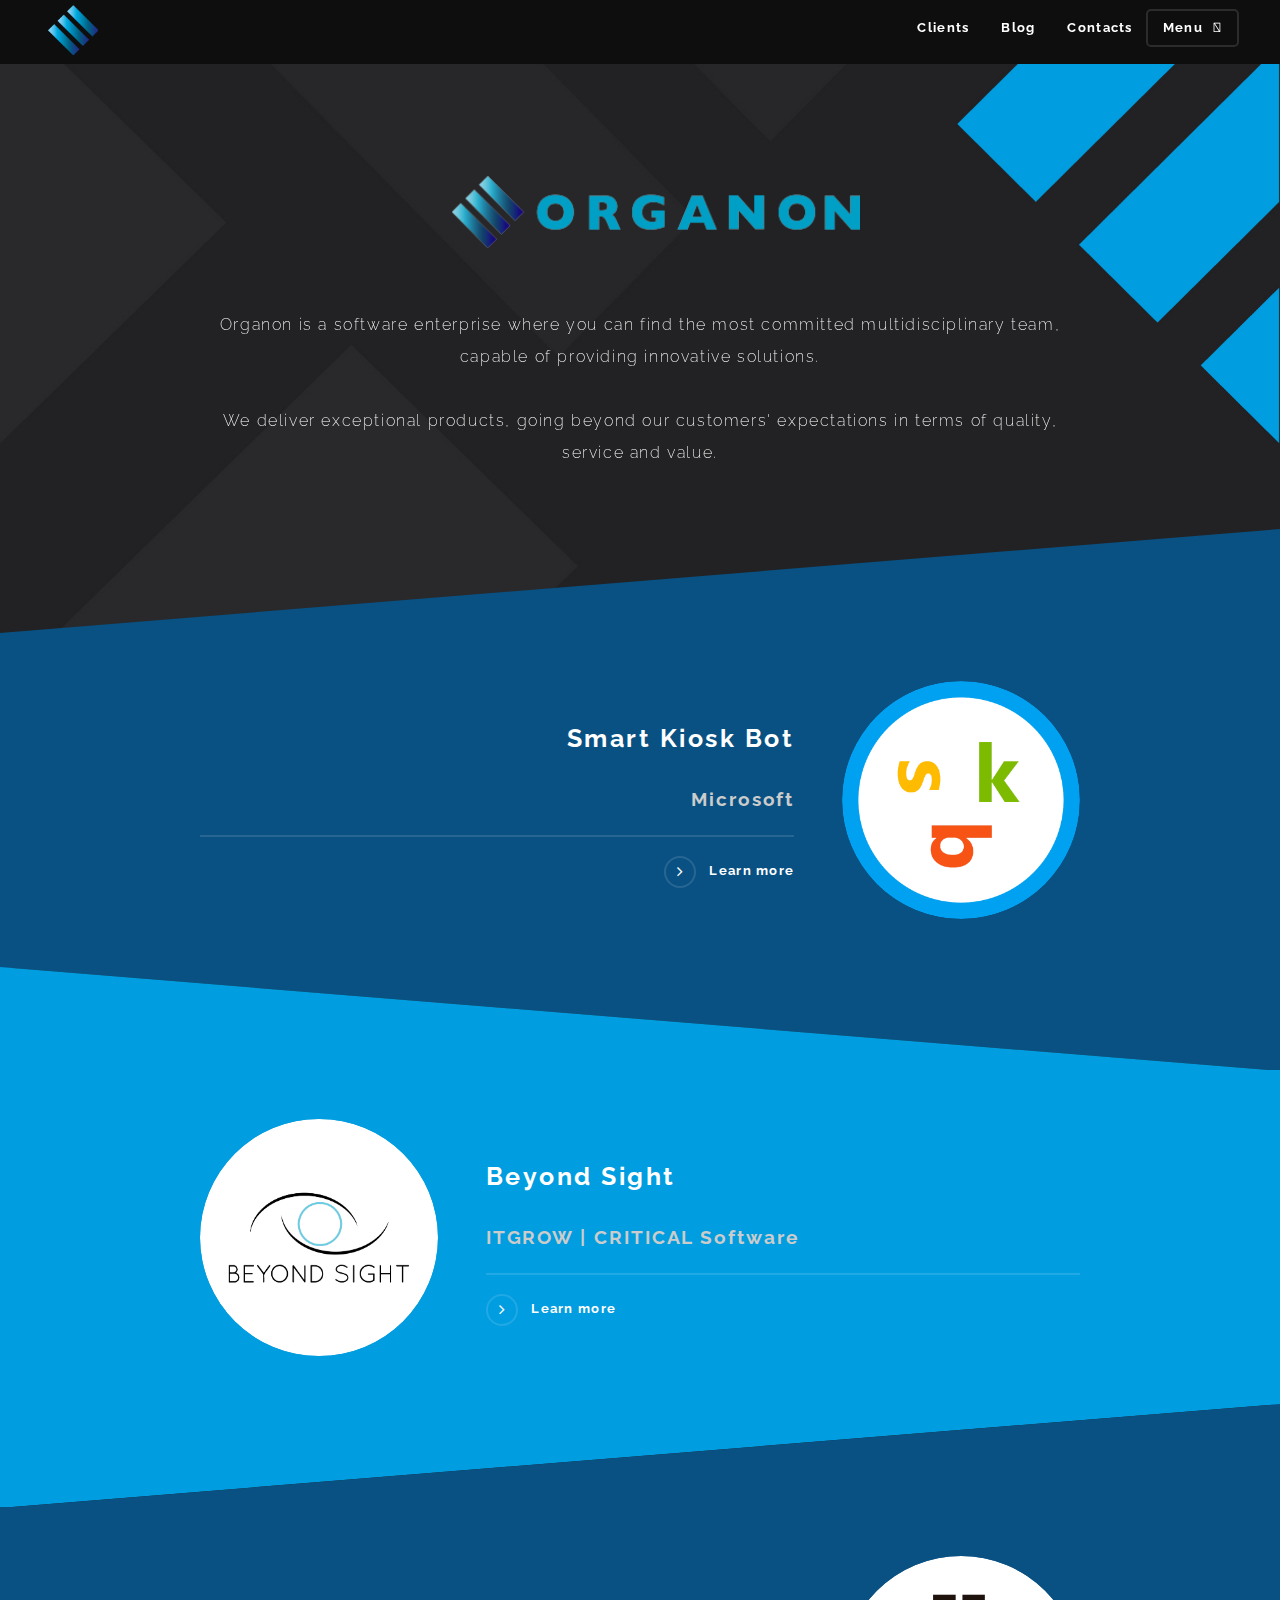
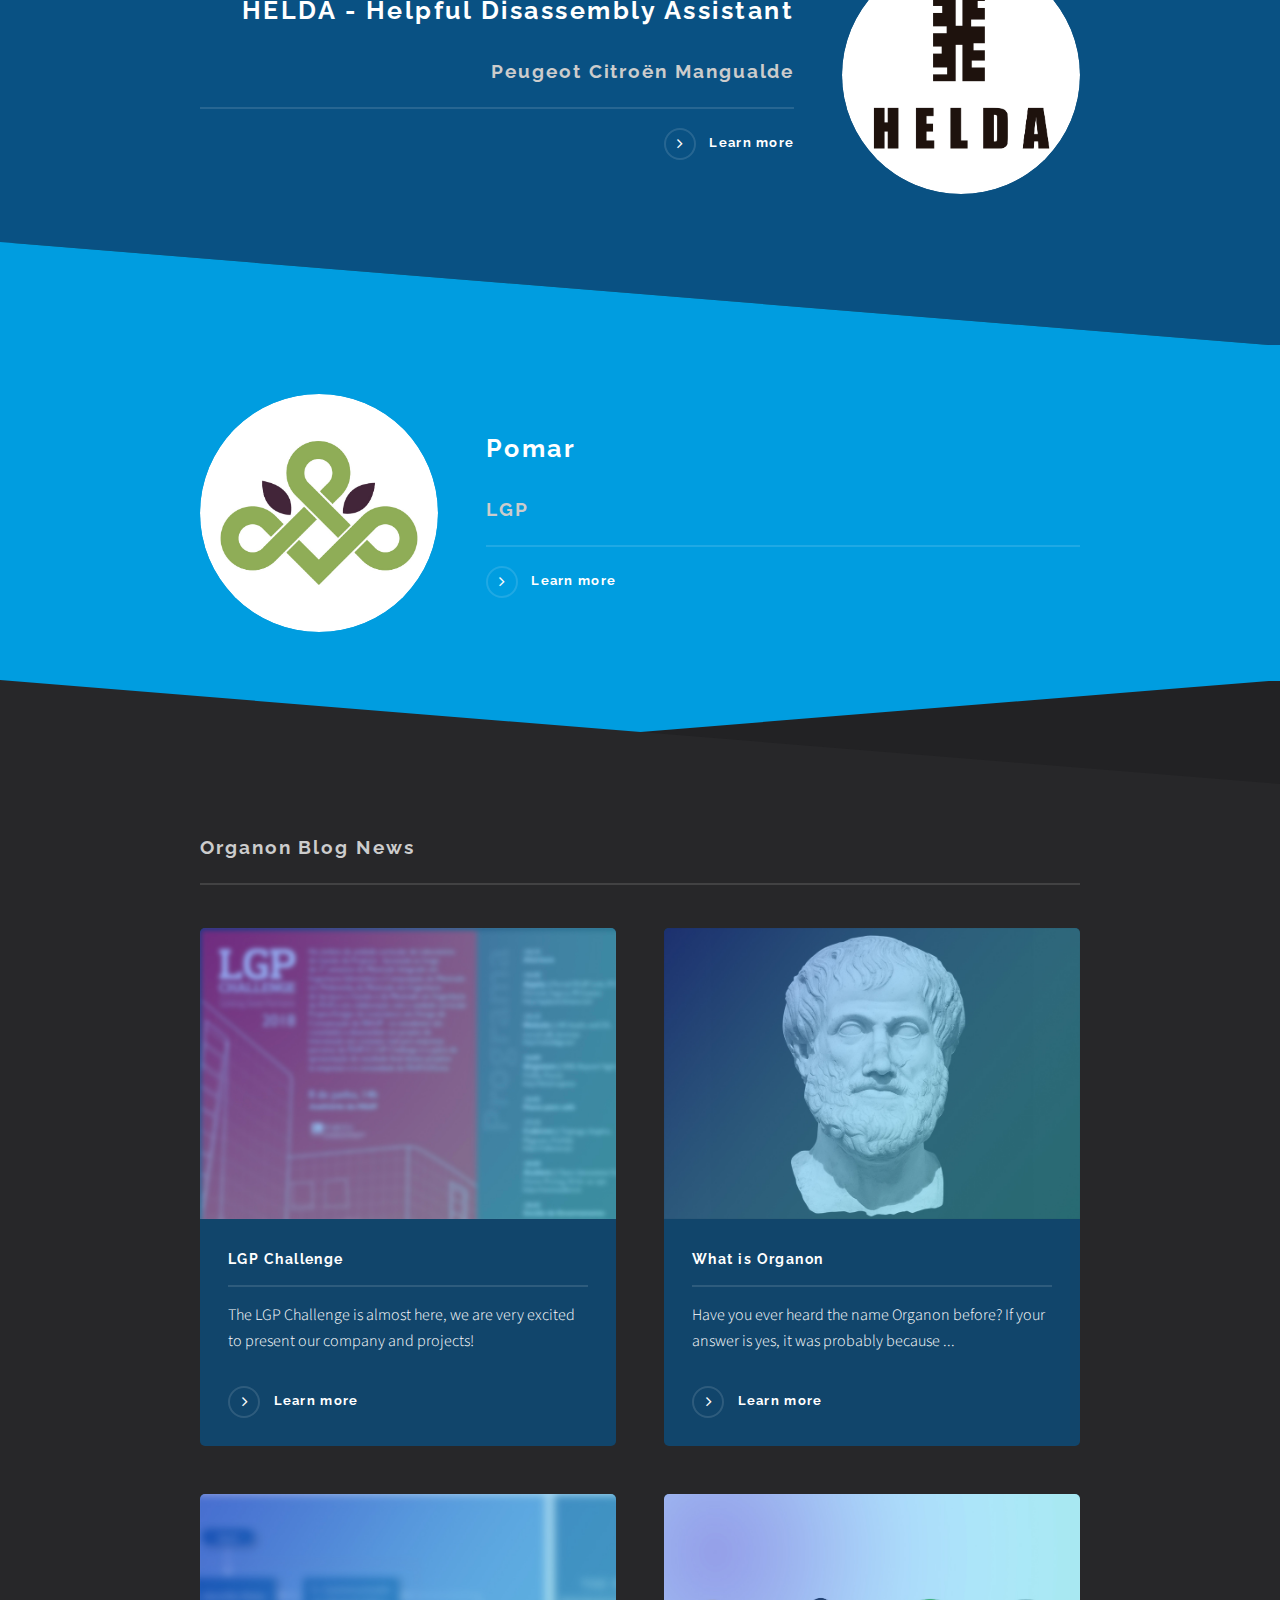
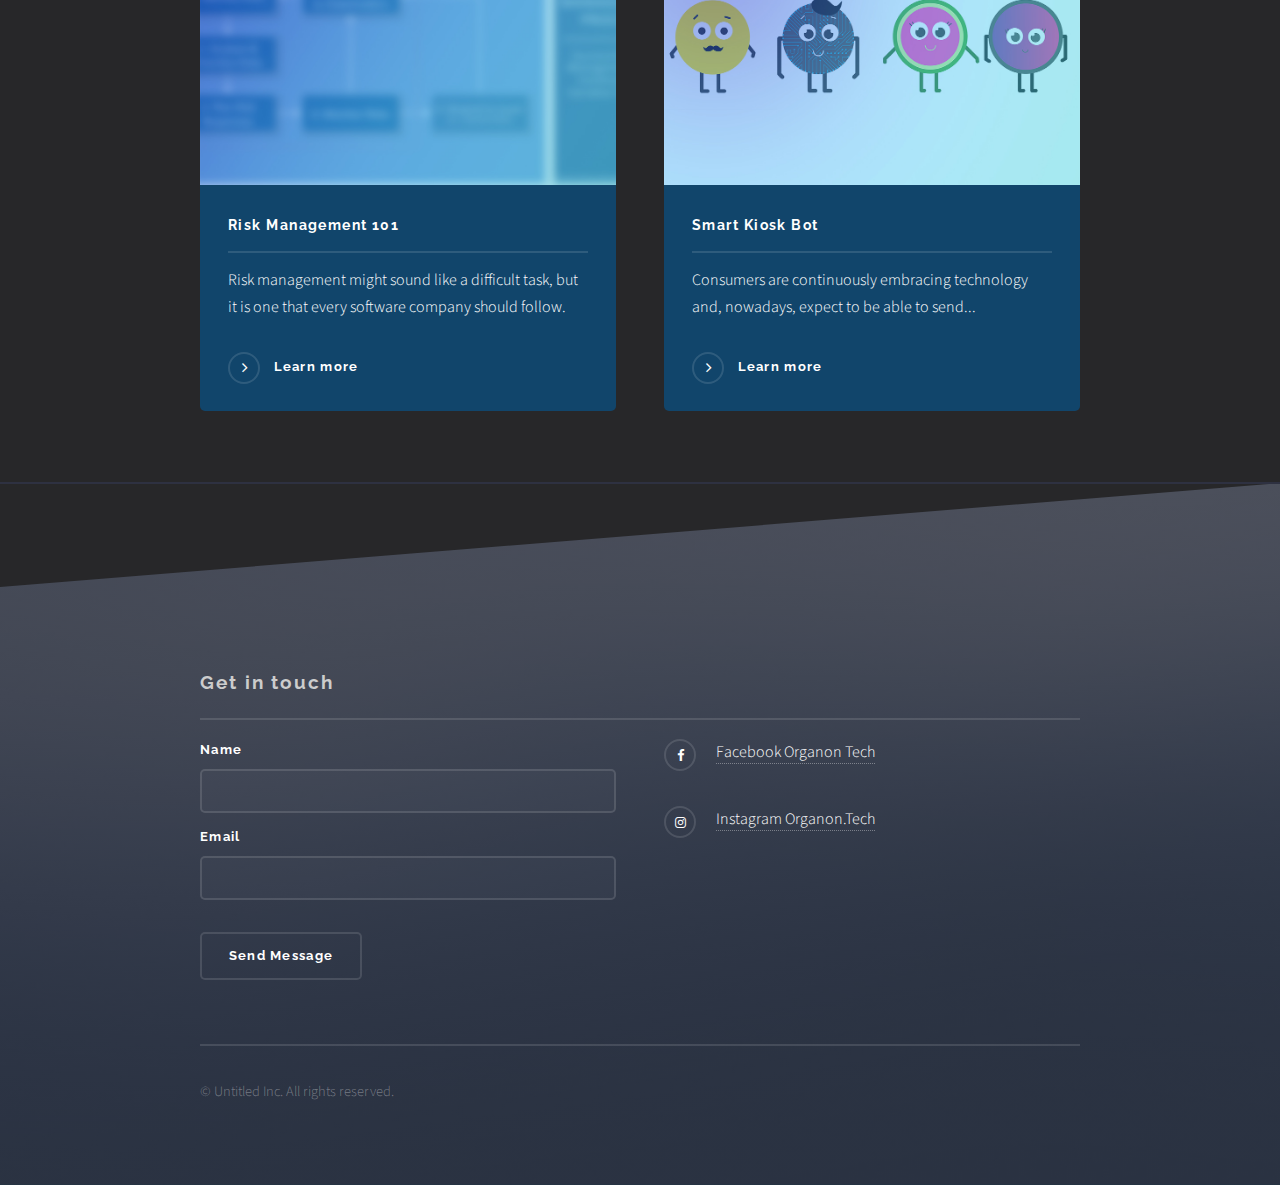
==== commit cb6ea454: "index" ====
--- a/index.html
+++ b/index.html
@@ -11,15 +11,7 @@
 
 		<!-- Page Wrapper -->
 			<div id="page-wrapper">
-<<<<<<< HEAD
  					<section style=" background-color: #00000096; padding-top: 0.3rem;">
-=======
-<<<<<<< HEAD
- 					<section style=" background-color: #00000096; padding-top: 0.3rem;">
-=======
- 					<section style=" background-color: #00000096;">
->>>>>>> ccab067ba31b6c83e2ad472811fd74d968a5e115
->>>>>>> 778efbf65890967b6de047d99ca5470e9b7cb68e
                     <img src="images/simb-logo.png" style="margin-left: 3rem; object-fit: contain; width:50px;">
                     	
                          </section>       
@@ -53,20 +45,9 @@
 
 				<!-- Banner -->
 					<section id="banner" style="background-image:url(images/fundo.jpg); background-size: cover;">
-<<<<<<< HEAD
 						<div class="inner" style="text-align: center;">
 							<div class="logo" style="text-align:center; padding-bottom: 2rem;">
                             <img src="images/logotipo.png" width="50%" style="object-fit: contain; padding-left:2rem;"></div>
-=======
-<<<<<<< HEAD
-						<div class="inner" style="text-align: center;">
-							<div class="logo" style="text-align:center; padding-bottom: 2rem;">
-                            <img src="images/logotipo.png" width="50%" style="object-fit: contain; padding-left:2rem;"></div>
-=======
-						<div class="inner">
-							<div class="logo" style="text-align:center;"><img src="images/logotipo.png" width="30%" style="object-fit: contain; padding-left:2rem ;"></div>
->>>>>>> ccab067ba31b6c83e2ad472811fd74d968a5e115
->>>>>>> 778efbf65890967b6de047d99ca5470e9b7cb68e
 							<p>
 Organon is a software enterprise where you can find the most committed multidisciplinary team, capable of providing innovative solutions.</p>
 
@@ -123,15 +104,7 @@
 										<h1>Pomar</h1>
 										<h2 class="major">LGP</h2>
 										
-<<<<<<< HEAD
 										<p><a href="pomar.html" class="special">Learn more</a></p>
-=======
-<<<<<<< HEAD
-										<p><a href="pomar.html" class="special">Learn more</a></p>
-=======
-										<a href="pomar.html" class="pomar.html">Learn more</a>
->>>>>>> ccab067ba31b6c83e2ad472811fd74d968a5e115
->>>>>>> 778efbf65890967b6de047d99ca5470e9b7cb68e
 								  </div>
 								</div>
 							</section>
@@ -143,41 +116,25 @@
 									
 									<section class="features">
 										<article>
-<<<<<<< HEAD
 											<a href="#" class="image"><img src="blog/img/lpp-blog.jpg" alt="" /></a>
-=======
-											<a href="#" class="image"><img src="blog/img/lpp-blog" alt="" /></a>
->>>>>>> 778efbf65890967b6de047d99ca5470e9b7cb68e
 											<h3 class="major">LGP Challenge</h3>
 											<p>The LGP Challenge is almost here, we are very excited to present our company and projects!</p>
 											<a href="blog/lgp-challenge.html" class="special">Learn more</a>
 										</article>
 										<article>
-<<<<<<< HEAD
 											<a href="#" class="image"><img src="blog/img/aristotle-blog.jpg" alt="Risk Management" /></a>
-=======
-											<a href="#" class="image"><img src="blog/img/aristotle-blog" alt="Risk Management" /></a>
->>>>>>> 778efbf65890967b6de047d99ca5470e9b7cb68e
 											<h3 class="major">What is Organon</h3>
 											<p>Have you ever heard the name Organon before? If your answer is yes, it was probably because ...</p>
 											<a href="blog/what-is-organon.html" class="special">Learn more</a>
 										</article>
 										<article>
-<<<<<<< HEAD
 											<a href="#" class="image"><img src="blog/img/Risk-Management-blog.jpg"  alt="" /></a>
-=======
-											<a href="#" class="image"><img src="blog/img/Risk-Management-blog"  alt="" /></a>
->>>>>>> 778efbf65890967b6de047d99ca5470e9b7cb68e
 											<h3 class="major">Risk Management 101</h3>
 											<p>Risk management might sound like a difficult task, but it is one that every software company should follow.</p>
 											<a href="blog/risk-management.html" class="special">Learn more</a>
 										</article>
 										<article>
-<<<<<<< HEAD
 											<a href="#" class="image"><img src="blog/img/bot-blog.jpg" alt="" /></a>
-=======
-											<a href="#" class="image"><img src="blog/img/bot-blog" alt="" /></a>
->>>>>>> 778efbf65890967b6de047d99ca5470e9b7cb68e
 											<h3 class="major">Smart Kiosk Bot</h3>
 											<p>Consumers are continuously embracing technology and, nowadays, expect to be able to send...</p>
 											<a href="blog/smart-kiosk-bot.html" class="special">Learn more</a>
@@ -212,15 +169,7 @@
 							</form>
 							<ul class="contact">
 							  <li class="fa-facebook"><a href="https://www.facebook.com/Organon.Tech/">Facebook Organon Tech</a></li>
-<<<<<<< HEAD
 								<li class="fa-instagram"><a href="https://www.instagram.com/organon.tech/">Instagram Organon.Tech</a></li>
-=======
-<<<<<<< HEAD
-								<li class="fa-instagram"><a href="https://www.instagram.com/organon.tech/">Instagram Organon.Tech</a></li>
-=======
-								<li class="fa-instagram"><a href="https://www.instagram.com/organon.tech/">instagram.com/untitled-tld</a></li>
->>>>>>> ccab067ba31b6c83e2ad472811fd74d968a5e115
->>>>>>> 778efbf65890967b6de047d99ca5470e9b7cb68e
 							</ul>
 							<ul class="copyright">
 							  <li>&copy; Untitled Inc. All rights reserved.</li>
